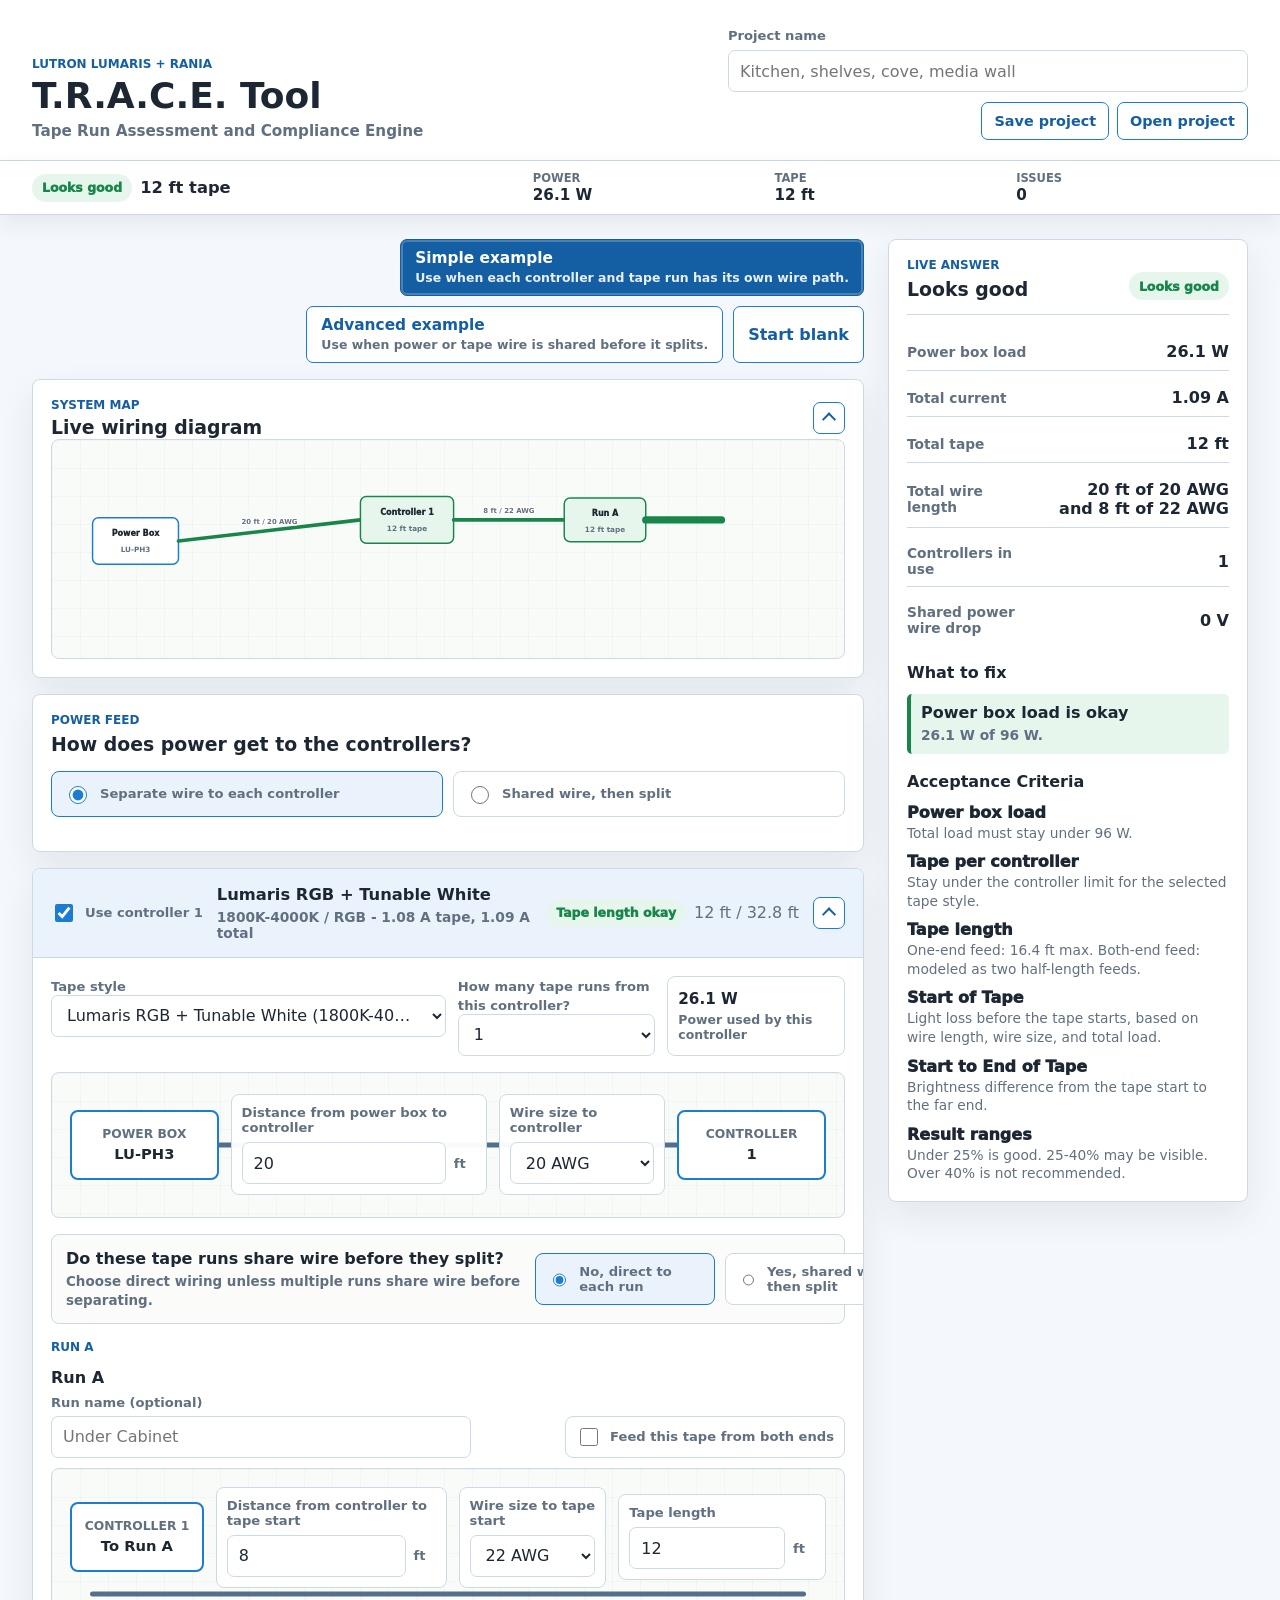
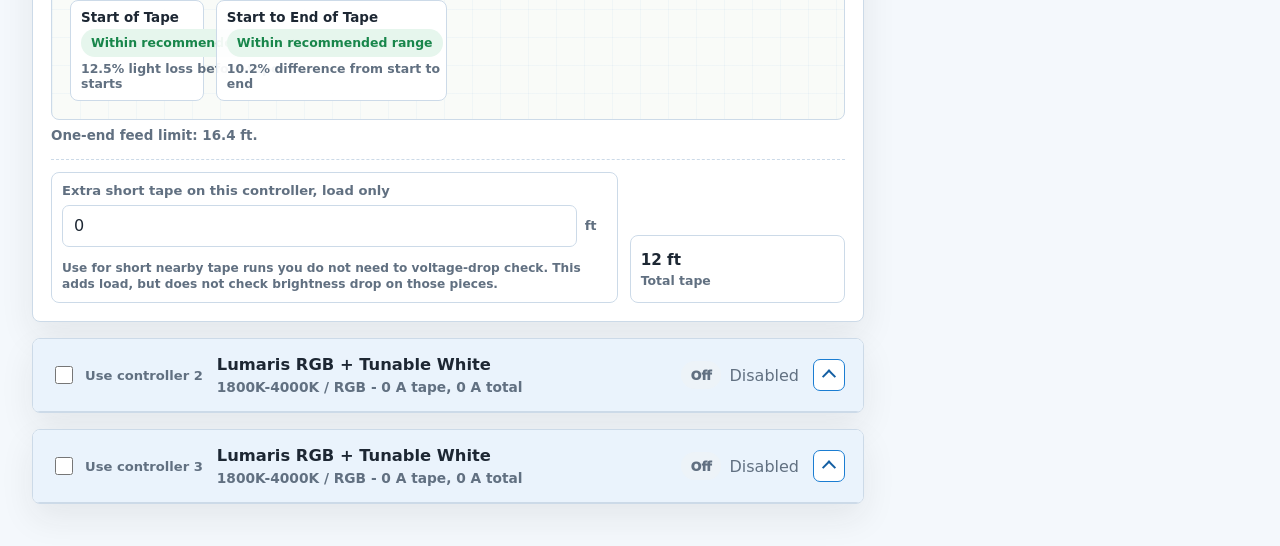
==== index.html @ 9c011b99 "Add files via upload" ====
<!doctype html>
<html lang="en">
  <head>
    <meta charset="utf-8">
    <meta name="viewport" content="width=device-width, initial-scale=1">
    <title>T.R.A.C.E. Tool | Lutron Lumaris + Rania</title>
    <link rel="stylesheet" href="styles.css">
  </head>
  <body>
    <header class="topbar">
      <div>
        <p class="eyebrow">Lutron Lumaris + Rania</p>
        <h1>T.R.A.C.E. Tool</h1>
        <p class="tool-subtitle">Tape Run Assessment and Compliance Engine</p>
      </div>
      <div class="project-actions">
        <label class="project-name">
          <span>Project name</span>
          <input id="projectName" type="text" placeholder="Kitchen, shelves, cove, media wall">
        </label>
        <div class="project-file-actions" aria-label="Save or open project">
          <button id="saveProject" type="button" class="secondary">Save project</button>
          <button id="openProject" type="button" class="secondary">Open project</button>
          <input id="projectFile" type="file" accept="application/json,.json" hidden>
        </div>
      </div>
    </header>

    <section id="statusStrip" class="status-strip" aria-label="Live answer"></section>

    <main class="app-shell">
      <section class="planner" aria-label="T.R.A.C.E. planner">
        <details class="criteria-details">
          <summary>Acceptance Criteria</summary>
          <dl>
            <div>
              <dt>Power box load</dt>
              <dd>Total load must stay under 96 W.</dd>
            </div>
            <div>
              <dt>Tape per controller</dt>
              <dd>Stay under the controller limit for the selected tape style.</dd>
            </div>
            <div>
              <dt>Tape length</dt>
              <dd>One-end feed: 16.4 ft max. Both-end feed: modeled as two half-length feeds.</dd>
            </div>
            <div>
              <dt>Start of Tape</dt>
              <dd>Light loss before the tape starts, based on wire length, wire size, and total load.</dd>
            </div>
            <div>
              <dt>Start to End of Tape</dt>
              <dd>Brightness difference from the tape start to the far end.</dd>
            </div>
            <div>
              <dt>Result ranges</dt>
              <dd>Under 25% is good. 25-40% may be visible. Over 40% is not recommended.</dd>
            </div>
          </dl>
        </details>

        <details class="mobile-results-panel" aria-label="Live answer">
          <summary class="card-summary">
            <span class="summary-title">
              <span class="section-kicker">Live answer</span>
              <span id="mobileOverallStatus" class="summary-heading">Ready</span>
            </span>
            <span id="mobileOverallPill" class="pill neutral">No runs</span>
          </summary>

          <div id="mobileSummaryMetrics" class="summary-metrics"></div>

          <section class="issue-section" aria-labelledby="mobileIssueTitle">
            <h3 id="mobileIssueTitle">What to fix</h3>
            <div id="mobileIssueList"></div>
          </section>
        </details>

        <div class="toolbar" aria-label="Project controls">
          <button id="simpleExample" type="button" class="example-button secondary" aria-pressed="true">
            <strong>Simple example</strong>
            <span>Use when each controller and tape run has its own wire path.</span>
          </button>
          <button id="workbookExample" type="button" class="example-button secondary" aria-pressed="false">
            <strong>Advanced example</strong>
            <span>Use when power or tape wire is shared before it splits.</span>
          </button>
          <button id="clearAll" type="button" class="secondary" aria-pressed="false">Start blank</button>
        </div>

        <details class="system-map-card collapsible-card" open>
          <summary class="card-summary">
            <span class="summary-title">
              <span class="section-kicker">System map</span>
              <span id="systemMapTitle" class="summary-heading">Live wiring diagram</span>
            </span>
            <span class="summary-action" aria-hidden="true"></span>
          </summary>

          <div class="system-map-shell">
            <div id="systemMap" class="system-map" aria-live="polite"></div>
            <div class="system-map-controls" aria-label="Move wiring diagram">
              <button id="panMapLeft" type="button" class="map-pan-button" aria-label="Move diagram left">‹</button>
              <button id="panMapRight" type="button" class="map-pan-button" aria-label="Move diagram right">›</button>
            </div>
          </div>
        </details>

        <section id="powerFeedCard" class="setup-card" aria-labelledby="powerModeTitle">
          <div class="card-heading">
            <p class="section-kicker">Power feed</p>
            <h2 id="powerModeTitle">How does power get to the controllers?</h2>
          </div>

          <div class="segmented" role="radiogroup" aria-label="Power feed type">
            <label>
              <input type="radio" name="powerMode" value="separate">
              <span>Separate wire to each controller</span>
            </label>
            <label>
              <input type="radio" name="powerMode" value="shared">
              <span>Shared wire, then split</span>
            </label>
          </div>

          <div id="sharedPowerFields"></div>
        </section>

        <section id="controllers" class="controllers" aria-label="Controllers"></section>
      </section>

      <aside class="results-panel" aria-label="Results">
        <div class="results-top">
          <div>
            <p class="section-kicker">Live answer</p>
            <h2 id="overallStatus">Ready</h2>
          </div>
          <span id="overallPill" class="pill neutral">No runs</span>
        </div>

        <div id="summaryMetrics" class="summary-metrics"></div>

        <section class="issue-section" aria-labelledby="issueTitle">
          <h3 id="issueTitle">What to fix</h3>
          <div id="issueList"></div>
        </section>

        <section class="reference-section" aria-label="Acceptance criteria">
          <h3>Acceptance Criteria</h3>
          <dl>
            <div>
              <dt>Power box load</dt>
              <dd>Total load must stay under 96 W.</dd>
            </div>
            <div>
              <dt>Tape per controller</dt>
              <dd>Stay under the controller limit for the selected tape style.</dd>
            </div>
            <div>
              <dt>Tape length</dt>
              <dd>One-end feed: 16.4 ft max. Both-end feed: modeled as two half-length feeds.</dd>
            </div>
            <div>
              <dt>Start of Tape</dt>
              <dd>Light loss before the tape starts, based on wire length, wire size, and total load.</dd>
            </div>
            <div>
              <dt>Start to End of Tape</dt>
              <dd>Brightness difference from the tape start to the far end.</dd>
            </div>
            <div>
              <dt>Result ranges</dt>
              <dd>Under 25% is good. 25-40% may be visible. Over 40% is not recommended.</dd>
            </div>
          </dl>
        </section>
      </aside>
    </main>

    <script src="app.js"></script>
  </body>
</html>
---- styles.css ----
:root {
  color-scheme: light;
  --bg: #f4f8fc;
  --surface: #ffffff;
  --panel: #eaf3fc;
  --panel-strong: #d8eafa;
  --ink: #1d2733;
  --muted: #617081;
  --line: #ccdae8;
  --wire: #526f8b;
  --accent: #1b7dd2;
  --accent-strong: #145fa3;
  --ok: #18864b;
  --ok-bg: #e6f6ed;
  --warn: #9a6615;
  --warn-bg: #fff1d8;
  --fail: #a93d3d;
  --fail-bg: #fde6e2;
  --neutral-bg: #edf3f8;
  --shadow: 0 14px 34px rgba(32, 36, 33, 0.08);
  font-family: Inter, ui-sans-serif, system-ui, -apple-system, BlinkMacSystemFont, "Segoe UI", sans-serif;
}

* {
  box-sizing: border-box;
}

body {
  margin: 0;
  min-width: 320px;
  overflow-x: hidden;
  background: var(--bg);
  color: var(--ink);
}

button,
input,
select {
  min-width: 0;
  max-width: 100%;
  font: inherit;
}

button {
  min-height: 42px;
  border: 1px solid var(--accent);
  border-radius: 7px;
  padding: 9px 14px;
  color: #fff;
  background: var(--accent);
  font-weight: 850;
  cursor: pointer;
}

button:hover {
  background: var(--accent-strong);
}

button.secondary {
  color: var(--accent-strong);
  background: #fff;
}

input,
select {
  width: 100%;
  min-height: 42px;
  border: 1px solid var(--line);
  border-radius: 7px;
  padding: 9px 11px;
  color: var(--ink);
  background: #fff;
  text-overflow: ellipsis;
}

input:focus,
select:focus,
button:focus-visible {
  outline: 3px solid rgba(27, 125, 210, 0.24);
  outline-offset: 2px;
}

label {
  min-width: 0;
}

label span,
.field-label {
  color: var(--muted);
  font-size: 0.82rem;
  font-weight: 800;
}

.field-help {
  display: block;
  margin-top: 6px;
  color: var(--muted);
  font-size: 0.76rem;
  font-weight: 700;
  line-height: 1.35;
}

h1,
h2,
h3,
p {
  margin-top: 0;
}

h1 {
  margin-bottom: 0;
  font-size: clamp(1.65rem, 4vw, 2.25rem);
  line-height: 1.08;
  letter-spacing: 0;
}

.tool-subtitle {
  margin: 6px 0 0;
  color: var(--muted);
  font-size: 0.95rem;
  font-weight: 750;
}

h2 {
  margin-bottom: 0;
  font-size: 1.18rem;
  letter-spacing: 0;
}

h3 {
  margin-bottom: 12px;
  font-size: 1rem;
  letter-spacing: 0;
}

.topbar {
  display: flex;
  align-items: end;
  justify-content: space-between;
  gap: 24px;
  padding: 28px 32px 20px;
  background: var(--surface);
  border-bottom: 1px solid var(--line);
}

.eyebrow,
.section-kicker {
  margin: 0 0 6px;
  color: var(--accent-strong);
  font-size: 0.75rem;
  font-weight: 900;
  letter-spacing: 0;
  text-transform: uppercase;
}

.project-name {
  display: grid;
  gap: 7px;
  width: min(420px, 42vw);
}

.project-actions {
  display: grid;
  gap: 10px;
  min-width: 0;
  max-width: 100%;
  width: min(520px, 46vw);
}

.project-actions .project-name {
  width: 100%;
}

.project-file-actions {
  display: flex;
  flex-wrap: wrap;
  gap: 8px;
  justify-content: flex-end;
  min-width: 0;
  max-width: 100%;
}

.project-file-actions button {
  min-height: 38px;
  padding: 7px 12px;
  font-size: 0.9rem;
}

.status-strip {
  position: sticky;
  top: 0;
  z-index: 20;
  display: grid;
  grid-template-columns: minmax(150px, 0.72fr) repeat(3, minmax(110px, 0.34fr));
  gap: 10px;
  align-items: center;
  padding: 10px 32px;
  border-bottom: 1px solid var(--line);
  background: rgba(255, 255, 255, 0.96);
  box-shadow: 0 8px 22px rgba(32, 36, 33, 0.08);
  backdrop-filter: blur(10px);
}

.status-main {
  display: flex;
  flex-wrap: wrap;
  gap: 8px;
  align-items: center;
  min-width: 0;
}

.status-main strong {
  font-size: 1.02rem;
}

.status-mini {
  display: grid;
  gap: 1px;
  min-width: 0;
}

.status-mini span {
  color: var(--muted);
  font-size: 0.72rem;
  font-weight: 850;
  text-transform: uppercase;
}

.status-mini strong {
  font-size: 0.95rem;
}

.app-shell {
  display: grid;
  grid-template-columns: minmax(0, 1fr) 360px;
  gap: 24px;
  align-items: start;
  padding: 24px 32px 42px;
}

.planner {
  display: grid;
  gap: 16px;
  min-width: 0;
}

.setup-card,
.system-map-card,
.controller-card,
.run-card,
.advanced-card {
  scroll-margin-top: 96px;
}

.setup-card,
.system-map-card,
.preview-card,
.controller-card,
.results-panel {
  min-width: 0;
  max-width: 100%;
  background: var(--surface);
  border: 1px solid var(--line);
  border-radius: 8px;
  box-shadow: var(--shadow);
}

.setup-card {
  display: grid;
  gap: 16px;
  padding: 18px;
}

.system-map-card {
  display: grid;
  gap: 14px;
  overflow: hidden;
  padding: 18px;
}

.collapsible-card > summary {
  list-style: none;
}

.collapsible-card > summary::-webkit-details-marker {
  display: none;
}

.card-summary {
  display: flex;
  align-items: center;
  justify-content: space-between;
  gap: 16px;
  cursor: pointer;
}

.summary-title {
  display: grid;
  gap: 4px;
  min-width: 0;
}

.summary-title .section-kicker {
  margin: 0;
}

.summary-heading {
  color: var(--ink);
  font-size: 1.18rem;
  font-weight: 850;
  line-height: 1.2;
}

.summary-action {
  display: inline-flex;
  align-items: center;
  justify-content: center;
  flex: 0 0 auto;
  width: 32px;
  height: 32px;
  border: 1px solid var(--accent);
  border-radius: 7px;
  color: var(--accent-strong);
  background: #fff;
}

.summary-action::before {
  content: "";
  width: 8px;
  height: 8px;
  border-right: 2px solid currentColor;
  border-bottom: 2px solid currentColor;
  transform: rotate(225deg) translate(-1px, -1px);
}

.collapsible-card:not([open]) .summary-action::before {
  transform: rotate(45deg) translate(-1px, -1px);
}

.system-map-shell {
  position: relative;
  width: 100%;
  inline-size: 100%;
  max-width: 100%;
  max-inline-size: 100%;
  min-width: 0;
  contain: inline-size;
}

.system-map {
  display: block;
  width: 100%;
  inline-size: 100%;
  min-width: 0;
  max-width: 100%;
  max-inline-size: 100%;
  min-height: 220px;
  overflow-x: auto;
  -webkit-overflow-scrolling: touch;
  overscroll-behavior-x: contain;
  scrollbar-gutter: stable;
  touch-action: auto;
  contain: inline-size;
  user-select: none;
  border: 1px solid var(--line);
  border-radius: 8px;
  padding: 10px;
  background:
    linear-gradient(90deg, rgba(27, 125, 210, 0.04) 1px, transparent 1px),
    linear-gradient(180deg, rgba(27, 125, 210, 0.04) 1px, transparent 1px),
    #f9fbf8;
  background-size: 28px 28px;
}

.system-map-controls {
  position: absolute;
  right: 12px;
  bottom: 12px;
  z-index: 2;
  display: none;
  gap: 8px;
  pointer-events: none;
}

.map-pan-button {
  display: inline-flex;
  align-items: center;
  justify-content: center;
  width: 40px;
  height: 40px;
  min-height: 40px;
  border: 1px solid var(--accent);
  border-radius: 999px;
  padding: 0;
  color: #fff;
  background: var(--accent);
  box-shadow: 0 8px 18px rgba(29, 39, 51, 0.18);
  font-size: 1.9rem;
  font-weight: 800;
  line-height: 1;
  pointer-events: auto;
}

.map-pan-button:disabled {
  opacity: 0.38;
  cursor: default;
}

.system-map-empty {
  display: grid;
  min-height: 218px;
  place-items: center;
  align-content: center;
  gap: 5px;
  padding: 20px;
  color: var(--muted);
  text-align: center;
}

.system-map-empty strong {
  color: var(--ink);
}

.system-map-track {
  width: 100%;
  max-width: 100%;
  min-width: 0;
}

.system-map-svg {
  display: block;
  width: 100%;
  max-width: 100%;
  min-width: 0;
  height: auto;
}

.system-map-node,
.system-map-wire-link,
.system-map-tape-link {
  cursor: default;
}

.system-map-node rect {
  fill: #fff;
  stroke: var(--accent);
  stroke-width: 2;
}

.system-map-node.ok rect {
  fill: var(--ok-bg);
  stroke: var(--ok);
}

.system-map-node.warn rect {
  fill: var(--warn-bg);
  stroke: var(--warn);
}

.system-map-node.fail rect {
  fill: var(--fail-bg);
  stroke: var(--fail);
}

.system-map-node:focus-visible rect,
.system-map-node:hover rect {
  stroke-width: 4;
}

.system-map-title {
  fill: var(--ink);
  font-size: 11px;
  font-weight: 950;
}

.system-map-sub {
  fill: var(--muted);
  font-size: 10px;
  font-weight: 850;
}

.system-map-wire-hit,
.system-map-tape-hit {
  stroke: transparent;
  stroke-linecap: round;
}

.system-map-wire-hit {
  stroke-width: 26;
}

.system-map-tape-hit {
  stroke-width: 28;
}

.system-map-wire {
  stroke: var(--wire);
  stroke-width: 5;
  stroke-linecap: round;
}

.system-map-wire.ok,
.system-map-tape.ok {
  stroke: var(--ok);
}

.system-map-wire.warn,
.system-map-tape.warn {
  stroke: var(--warn);
}

.system-map-wire.fail,
.system-map-tape.fail {
  stroke: var(--fail);
}

.system-map-wire-link:hover .system-map-wire,
.system-map-wire-link:focus-visible .system-map-wire,
.system-map-tape-link:hover .system-map-tape,
.system-map-tape-link:focus-visible .system-map-tape {
  stroke-width: 8;
}

.system-map-wire-label,
.system-map-note {
  fill: var(--muted);
  font-size: 9.5px;
  font-weight: 900;
  paint-order: stroke;
  stroke: #fff;
  stroke-width: 4px;
  stroke-linejoin: round;
}

.system-map-tape {
  stroke: var(--accent);
  stroke-width: 10;
  stroke-linecap: round;
}

.system-map-tape-end {
  fill: #fff;
  stroke: var(--accent);
  stroke-width: 3;
}

.system-map-tape-end.ok {
  stroke: var(--ok);
}

.system-map-tape-end.warn {
  stroke: var(--warn);
}

.system-map-tape-end.fail {
  stroke: var(--fail);
}

.system-map-stack {
  display: none;
}

.map-stack-item,
.map-stack-wire {
  width: 100%;
  min-height: 0;
  text-align: left;
}

.map-stack-item {
  display: grid;
  gap: 4px;
  border: 2px solid var(--accent);
  padding: 10px 12px;
  color: var(--ink);
  background: #fff;
}

.map-stack-item span {
  color: var(--muted);
  font-size: 0.74rem;
  font-weight: 950;
  text-transform: uppercase;
}

.map-stack-item strong {
  color: var(--ink);
  font-size: 0.98rem;
}

.map-stack-item.ok {
  border-color: var(--ok);
  background: var(--ok-bg);
}

.map-stack-item.warn {
  border-color: var(--warn);
  background: var(--warn-bg);
}

.map-stack-item.fail {
  border-color: var(--fail);
  background: var(--fail-bg);
}

.map-stack-wire {
  display: flex;
  justify-content: center;
  border: 0;
  border-radius: 0;
  padding: 8px 0 9px;
  color: var(--muted);
  background: transparent;
}

.map-stack-wire:hover {
  color: var(--accent-strong);
  background: transparent;
}

.map-stack-wire span {
  position: relative;
  display: inline-flex;
  align-items: center;
  gap: 8px;
  color: inherit;
  font-size: 0.8rem;
  font-weight: 900;
}

.map-stack-wire span::before,
.map-stack-wire span::after {
  content: "";
  display: block;
  width: 28px;
  height: 4px;
  border-radius: 999px;
  background: var(--wire);
}

.map-stack-wire.ok span::before,
.map-stack-wire.ok span::after {
  background: var(--ok);
}

.map-stack-wire.warn span::before,
.map-stack-wire.warn span::after {
  background: var(--warn);
}

.map-stack-wire.fail span::before,
.map-stack-wire.fail span::after {
  background: var(--fail);
}

.jump-highlight {
  animation: jumpPulse 1.45s ease;
}

@keyframes jumpPulse {
  0% {
    box-shadow: 0 0 0 0 rgba(27, 125, 210, 0.42);
  }

  45% {
    box-shadow: 0 0 0 7px rgba(27, 125, 210, 0.18);
  }

  100% {
    box-shadow: 0 0 0 0 rgba(27, 125, 210, 0);
  }
}

.preview-card {
  display: grid;
  gap: 14px;
  padding: 18px;
}

.system-preview {
  min-height: 190px;
  overflow-x: auto;
  border: 1px solid var(--line);
  border-radius: 8px;
  background:
    linear-gradient(90deg, rgba(27, 125, 210, 0.04) 1px, transparent 1px),
    linear-gradient(180deg, rgba(27, 125, 210, 0.04) 1px, transparent 1px),
    #f9fbf8;
  background-size: 28px 28px;
}

.preview-empty {
  display: grid;
  min-height: 188px;
  place-items: center;
  padding: 20px;
  color: var(--muted);
  font-weight: 800;
  text-align: center;
}

.preview-svg {
  display: block;
  width: 100%;
  min-width: 760px;
  height: auto;
}

.preview-wire {
  stroke: var(--wire);
  stroke-width: 5;
  stroke-linecap: round;
}

.preview-wire.ok,
.preview-tape.ok {
  stroke: var(--ok);
}

.preview-wire.warn,
.preview-tape.warn {
  stroke: var(--warn);
}

.preview-wire.fail,
.preview-tape.fail {
  stroke: var(--fail);
}

.preview-tape {
  stroke: var(--accent);
  stroke-width: 10;
  stroke-linecap: round;
}

.preview-box rect {
  fill: #fff;
  stroke: var(--accent);
  stroke-width: 2;
}

.preview-box.ok rect {
  fill: var(--ok-bg);
  stroke: var(--ok);
}

.preview-box.warn rect {
  fill: var(--warn-bg);
  stroke: var(--warn);
}

.preview-box.fail rect {
  fill: var(--fail-bg);
  stroke: var(--fail);
}

.preview-title {
  fill: var(--muted);
  font-size: 12px;
  font-weight: 900;
  text-transform: uppercase;
}

.preview-sub {
  fill: var(--ink);
  font-size: 14px;
  font-weight: 850;
}

.preview-note {
  fill: var(--muted);
  font-size: 12px;
  font-weight: 850;
}

.preview-end {
  fill: #fff;
  stroke: var(--accent);
  stroke-width: 3;
}

.preview-end.ok {
  stroke: var(--ok);
}

.preview-end.warn {
  stroke: var(--warn);
}

.preview-end.fail {
  stroke: var(--fail);
}

.preview-stack {
  display: none;
  width: 100%;
  min-width: 0;
}

.preview-stack-node,
.preview-stack-run {
  width: 100%;
  min-width: 0;
  max-width: 100%;
  border: 2px solid var(--accent);
  border-radius: 8px;
  padding: 10px;
  background: #fff;
  overflow-wrap: anywhere;
}

.preview-stack-node span,
.preview-stack-run span {
  display: block;
  color: var(--muted);
  font-size: 0.72rem;
  font-weight: 950;
  text-transform: uppercase;
}

.preview-stack-node strong,
.preview-stack-run strong {
  display: block;
  margin-top: 3px;
}

.preview-stack-node.ok,
.preview-stack-run.ok {
  border-color: var(--ok);
  background: var(--ok-bg);
}

.preview-stack-node.warn,
.preview-stack-run.warn {
  border-color: var(--warn);
  background: var(--warn-bg);
}

.preview-stack-node.fail,
.preview-stack-run.fail {
  border-color: var(--fail);
  background: var(--fail-bg);
}

.preview-stack-controller {
  display: grid;
  gap: 8px;
  width: 100%;
  min-width: 0;
  max-width: 100%;
  padding-left: 18px;
  border-left: 5px solid var(--wire);
  overflow: hidden;
}

.preview-stack-runs {
  display: grid;
  gap: 8px;
  width: 100%;
  min-width: 0;
  max-width: 100%;
  padding-left: 16px;
  overflow: hidden;
}

.preview-stack-run {
  position: relative;
}

.preview-stack-run::before {
  content: "";
  position: absolute;
  left: -18px;
  top: 50%;
  width: 16px;
  height: 4px;
  border-radius: 999px;
  background: var(--wire);
}

.preview-stack-run em {
  display: inline-block;
  margin-top: 4px;
  color: var(--muted);
  font-size: 0.76rem;
  font-style: normal;
  font-weight: 850;
}

.card-heading {
  margin-bottom: 0;
}

.segmented {
  display: grid;
  grid-template-columns: repeat(2, minmax(180px, 1fr));
  gap: 10px;
}

.segmented label {
  display: flex;
  align-items: center;
  gap: 10px;
  min-height: 46px;
  border: 1px solid var(--line);
  border-radius: 8px;
  padding: 10px 12px;
  background: #fff;
  cursor: pointer;
}

.segmented input {
  width: 18px;
  min-height: 18px;
  accent-color: var(--accent);
}

.segmented label:has(input:checked) {
  border-color: var(--accent);
  background: var(--panel);
}

.toolbar {
  display: flex;
  flex-wrap: wrap;
  gap: 10px;
  align-items: stretch;
  justify-content: flex-end;
}

.example-button {
  display: grid;
  gap: 3px;
  align-content: center;
  min-width: min(276px, 100%);
  text-align: left;
}

.example-button strong {
  color: inherit;
  font-size: 0.96rem;
  line-height: 1.2;
}

.example-button span {
  color: var(--muted);
  font-size: 0.78rem;
  font-weight: 750;
  line-height: 1.25;
}

.toolbar button.is-active {
  color: #fff;
  border-color: var(--accent-strong);
  background: var(--accent-strong);
  box-shadow: inset 0 0 0 2px rgba(255, 255, 255, 0.22);
}

.toolbar button.is-active span {
  color: rgba(255, 255, 255, 0.9);
}

.toolbar button:not(.is-active):hover {
  color: var(--accent-strong);
  background: var(--panel);
}

.wire-map {
  position: relative;
  display: grid;
  grid-template-columns: minmax(128px, 0.58fr) minmax(210px, 1fr) minmax(152px, 0.65fr) minmax(128px, 0.58fr);
  gap: 12px;
  align-items: center;
  min-width: 0;
  min-height: 146px;
  overflow: hidden;
  border: 1px solid var(--line);
  border-radius: 8px;
  padding: 18px;
  background:
    linear-gradient(90deg, rgba(27, 125, 210, 0.04) 1px, transparent 1px),
    linear-gradient(180deg, rgba(27, 125, 210, 0.04) 1px, transparent 1px),
    #f9fbf8;
  background-size: 28px 28px;
}

.wire-map.short {
  grid-template-columns: minmax(128px, 0.58fr) minmax(210px, 1fr) minmax(152px, 0.65fr);
}

.wire-map.run {
  grid-template-columns: minmax(118px, 0.58fr) minmax(210px, 1fr) minmax(144px, 0.64fr) minmax(180px, 0.9fr);
}

.wire-map::before {
  content: "";
  position: absolute;
  left: 38px;
  right: 38px;
  top: 50%;
  height: 5px;
  border-radius: 999px;
  background: var(--wire);
  transform: translateY(-50%);
}

.map-node,
.map-field,
.result-chip {
  position: relative;
  z-index: 1;
  min-width: 0;
  max-width: 100%;
}

.map-node {
  display: grid;
  gap: 4px;
  min-height: 70px;
  width: 100%;
  align-content: center;
  justify-items: center;
  border: 2px solid var(--accent);
  border-radius: 8px;
  padding: 10px;
  text-align: center;
  background: #fff;
}

.map-node span {
  color: var(--muted);
  font-size: 0.77rem;
  font-weight: 900;
  text-transform: uppercase;
}

.map-node strong {
  font-size: 0.92rem;
  line-height: 1.2;
}

.map-field {
  display: grid;
  gap: 7px;
  width: 100%;
  padding: 10px;
  border: 1px solid var(--line);
  border-radius: 8px;
  background: rgba(255, 255, 255, 0.96);
}

.map-field span {
  overflow-wrap: anywhere;
}

.input-with-unit {
  display: grid;
  grid-template-columns: minmax(0, 1fr) auto;
  gap: 8px;
  align-items: center;
}

.input-with-unit > span {
  min-width: 22px;
  color: var(--muted);
  font-weight: 900;
}

.controllers {
  display: grid;
  gap: 16px;
}

.controller-card {
  overflow: hidden;
}

.controller-top {
  display: grid;
  grid-template-columns: auto minmax(260px, 1fr) minmax(190px, auto) auto;
  gap: 14px;
  align-items: center;
  padding: 16px 18px;
  background: var(--panel);
  border-bottom: 1px solid var(--line);
}

.controller-summary {
  cursor: pointer;
}

.controller-card:not([open]) .controller-top {
  border-bottom: 0;
}

.switch {
  display: inline-flex;
  align-items: center;
  gap: 9px;
  color: var(--ink);
  font-weight: 900;
  cursor: pointer;
}

.switch input {
  width: 18px;
  min-height: 18px;
  accent-color: var(--accent);
}

.switch.compact {
  justify-self: end;
  padding: 8px 10px;
  border: 1px solid var(--line);
  border-radius: 8px;
  background: #fff;
}

.controller-title {
  display: grid;
  gap: 5px;
  min-width: 0;
}

.controller-title strong {
  overflow-wrap: anywhere;
  font-size: 1.02rem;
}

.controller-title span {
  display: block;
  max-width: 100%;
  color: var(--muted);
  font-size: 0.86rem;
  font-weight: 750;
  overflow-wrap: anywhere;
}

.controller-status {
  display: flex;
  flex-wrap: wrap;
  gap: 8px;
  align-items: center;
  justify-content: flex-end;
}

.controller-actions {
  display: flex;
  flex-wrap: wrap;
  gap: 9px;
  align-items: center;
  justify-content: flex-end;
}

.collapse-button {
  min-height: 34px;
  padding: 6px 10px;
  color: var(--accent-strong);
  background: #fff;
  font-size: 0.78rem;
  white-space: nowrap;
}

.collapse-button:hover {
  color: #fff;
  background: var(--accent-strong);
}

.controller-body {
  display: grid;
  gap: 16px;
  padding: 18px;
}

.controller-settings {
  display: grid;
  grid-template-columns: minmax(240px, 1fr) minmax(190px, 0.5fr) minmax(170px, 0.45fr);
  gap: 12px;
}

.advanced-card {
  display: grid;
  gap: 12px;
  padding: 14px;
  border: 1px solid var(--line);
  border-radius: 8px;
  background: #fbfcfa;
}

.advanced-top {
  display: grid;
  grid-template-columns: 1fr minmax(220px, 0.65fr);
  gap: 14px;
  align-items: center;
}

.advanced-title strong {
  display: block;
  margin-bottom: 3px;
}

.advanced-title span {
  color: var(--muted);
  font-size: 0.84rem;
  font-weight: 750;
}

.run-list {
  display: grid;
  gap: 12px;
}

.run-card {
  display: grid;
  gap: 10px;
}

.run-card-top {
  display: grid;
  grid-template-columns: 1fr auto;
  gap: 12px;
  align-items: end;
}

.run-card-top h3 {
  margin-bottom: 0;
}

.run-title-block {
  display: grid;
  gap: 8px;
  min-width: 0;
}

.run-name-field {
  display: grid;
  gap: 6px;
  max-width: 420px;
}

.run-note {
  margin: -2px 0 0;
  color: var(--muted);
  font-size: 0.84rem;
  font-weight: 750;
}

.result-chip {
  display: grid;
  gap: 4px;
  min-height: 68px;
  align-content: center;
  padding: 9px 10px;
  border: 1px solid var(--line);
  border-radius: 8px;
  background: rgba(255, 255, 255, 0.94);
}

.result-chip strong {
  font-size: 0.95rem;
}

.result-chip span {
  color: var(--muted);
  font-size: 0.78rem;
  font-weight: 800;
}

.result-chip .result-label {
  color: var(--ink);
  font-size: 0.84rem;
  font-weight: 900;
}

.extra-row {
  display: grid;
  grid-template-columns: minmax(260px, 1fr) minmax(150px, 0.38fr);
  gap: 12px;
  align-items: end;
  padding-top: 12px;
  border-top: 1px dashed var(--line);
}

.pill {
  display: inline-flex;
  align-items: center;
  justify-content: center;
  min-height: 28px;
  border-radius: 999px;
  padding: 4px 10px;
  font-size: 0.78rem;
  font-weight: 950;
  white-space: nowrap;
}

.pill.ok {
  color: var(--ok);
  background: var(--ok-bg);
}

.pill.warn {
  color: var(--warn);
  background: var(--warn-bg);
}

.pill.fail {
  color: var(--fail);
  background: var(--fail-bg);
}

.pill.neutral {
  color: var(--muted);
  background: var(--neutral-bg);
}

.results-panel {
  position: sticky;
  top: 74px;
  display: grid;
  gap: 18px;
  padding: 18px;
}

.mobile-results-panel {
  display: none;
}

.mobile-summary-actions {
  display: inline-flex;
  align-items: center;
  gap: 10px;
  flex: 0 0 auto;
}

.results-top {
  display: flex;
  align-items: end;
  justify-content: space-between;
  gap: 14px;
  padding-bottom: 14px;
  border-bottom: 1px solid var(--line);
}

.summary-metrics {
  display: grid;
  gap: 8px;
}

.metric-row {
  display: grid;
  grid-template-columns: minmax(120px, 0.72fr) minmax(0, 1fr);
  gap: 12px;
  align-items: center;
  padding: 9px 0;
  border-bottom: 1px solid var(--line);
}

.metric-row:last-child {
  border-bottom: 0;
}

.metric-row span {
  color: var(--muted);
  font-size: 0.86rem;
  font-weight: 800;
}

.metric-row strong {
  font-size: 1rem;
  text-align: right;
  overflow-wrap: anywhere;
}

.issue-list {
  display: grid;
  gap: 10px;
}

.issue {
  border-left: 4px solid var(--line);
  padding: 9px 10px;
  border-radius: 5px;
  background: var(--neutral-bg);
}

.issue.ok {
  border-color: var(--ok);
  background: var(--ok-bg);
}

.issue.warn {
  border-color: var(--warn);
  background: var(--warn-bg);
}

.issue.fail {
  border-color: var(--fail);
  background: var(--fail-bg);
}

.issue strong {
  display: block;
  margin-bottom: 3px;
}

.issue span {
  color: var(--muted);
  font-size: 0.86rem;
  font-weight: 750;
  line-height: 1.35;
}

.reference-section dl {
  display: grid;
  gap: 10px;
  margin: 0;
}

.reference-section div {
  display: grid;
  gap: 2px;
}

.reference-section dt {
  font-weight: 950;
}

.reference-section dd {
  margin: 0;
  color: var(--muted);
  font-size: 0.86rem;
  line-height: 1.35;
}

.criteria-details {
  display: none;
  background: var(--surface);
  border: 1px solid var(--line);
  border-radius: 8px;
  box-shadow: var(--shadow);
}

.criteria-details summary {
  min-height: 48px;
  padding: 14px 16px;
  color: var(--ink);
  font-weight: 950;
  cursor: pointer;
}

.criteria-details dl {
  display: grid;
  gap: 12px;
  margin: 0;
  padding: 0 16px 16px;
}

.criteria-details div {
  display: grid;
  gap: 3px;
}

.criteria-details dt {
  font-weight: 950;
}

.criteria-details dd {
  margin: 0;
  color: var(--muted);
  font-size: 0.88rem;
  line-height: 1.38;
}

.muted {
  color: var(--muted);
}

@media (max-width: 1240px) {
  .app-shell {
    grid-template-columns: 1fr;
  }

  .results-panel {
    position: static;
  }
}

@media (max-width: 980px) {
  .wire-map,
  .wire-map.short,
  .wire-map.run {
    grid-template-columns: 1fr;
  }

  .wire-map::before {
    left: 50%;
    right: auto;
    top: 26px;
    bottom: 26px;
    width: 5px;
    height: auto;
    transform: translateX(-50%);
  }

  .controller-settings,
  .run-card-top,
  .advanced-top,
  .extra-row {
    grid-template-columns: 1fr;
  }
}

@media (max-width: 720px) {
  .topbar {
    flex-direction: column;
    align-items: stretch;
    padding: 18px 16px 14px;
  }

  .project-name {
    width: 100%;
  }

  .project-actions {
    width: 100%;
    max-width: 100%;
  }

  .project-file-actions {
    display: grid;
    width: 100%;
    grid-template-columns: 1fr;
  }

  .project-file-actions button {
    width: 100%;
  }

  .status-strip {
    grid-template-columns: 1fr auto;
    padding: 9px 16px;
  }

  .status-mini:nth-child(2),
  .status-mini:nth-child(4) {
    display: none;
  }

  .app-shell {
    grid-template-columns: minmax(0, 1fr);
    width: 100%;
    max-width: 100vw;
    overflow: hidden;
    padding: 18px 16px 36px;
  }

  .planner {
    width: 100%;
    min-width: 0;
    max-width: calc(100vw - 32px);
    overflow: hidden;
  }

  .setup-card,
  .system-map-card,
  .preview-card,
  .controller-card {
    width: 100%;
    max-width: calc(100vw - 32px);
    overflow: hidden;
  }

  .system-map-card {
    padding: 14px;
  }

  .card-summary {
    width: 100%;
    max-width: 100%;
  }

  .summary-action {
    display: inline-flex;
  }

  .segmented {
    grid-template-columns: 1fr;
  }

  .toolbar button {
    flex: 1 1 100%;
  }

  .system-map {
    overflow-x: auto;
    padding: 10px;
    touch-action: auto;
  }

  .system-map-controls {
    display: flex;
    right: auto;
    left: 18px;
    bottom: 18px;
  }

  .system-map-track {
    width: var(--map-width);
    max-width: none;
    min-width: var(--map-width);
  }

  .system-map-svg {
    display: block;
    width: 100%;
    max-width: none;
    min-width: 0;
  }

  .system-map-stack {
    display: none;
  }

  .controller-top {
    grid-template-columns: 1fr;
    overflow: hidden;
  }

  .controller-status,
  .controller-actions {
    justify-content: flex-start;
  }

  .collapse-button {
    width: 100%;
  }

  .results-panel {
    display: none;
  }

  .criteria-details {
    display: block;
    width: calc(100vw - 48px);
    max-width: calc(100vw - 48px);
    overflow: hidden;
  }

  .criteria-details dt,
  .criteria-details dd {
    overflow-wrap: anywhere;
  }

  .criteria-details dl {
    padding-right: 52px;
  }

  .mobile-results-panel {
    display: grid;
    gap: 14px;
    width: calc(100vw - 48px);
    max-width: calc(100vw - 48px);
    overflow: hidden;
    padding: 14px;
    background: var(--surface);
    border: 1px solid var(--line);
    border-radius: 8px;
    box-shadow: var(--shadow);
  }

  .mobile-results-panel:not([open]) {
    gap: 0;
  }

  .mobile-results-panel .card-summary {
    display: list-item;
  }

  .mobile-results-panel .summary-title {
    display: inline-grid;
    margin-left: 6px;
    vertical-align: middle;
  }

  .mobile-results-panel .summary-metrics {
    padding-top: 2px;
  }

  .system-preview {
    overflow-x: hidden;
  }

  .preview-svg {
    display: none;
  }

  .preview-stack {
    display: grid;
    gap: 10px;
    padding: 12px 20px 12px 12px;
  }

  .preview-stack-node,
  .preview-stack-run {
    width: calc(100% - 8px);
  }
}
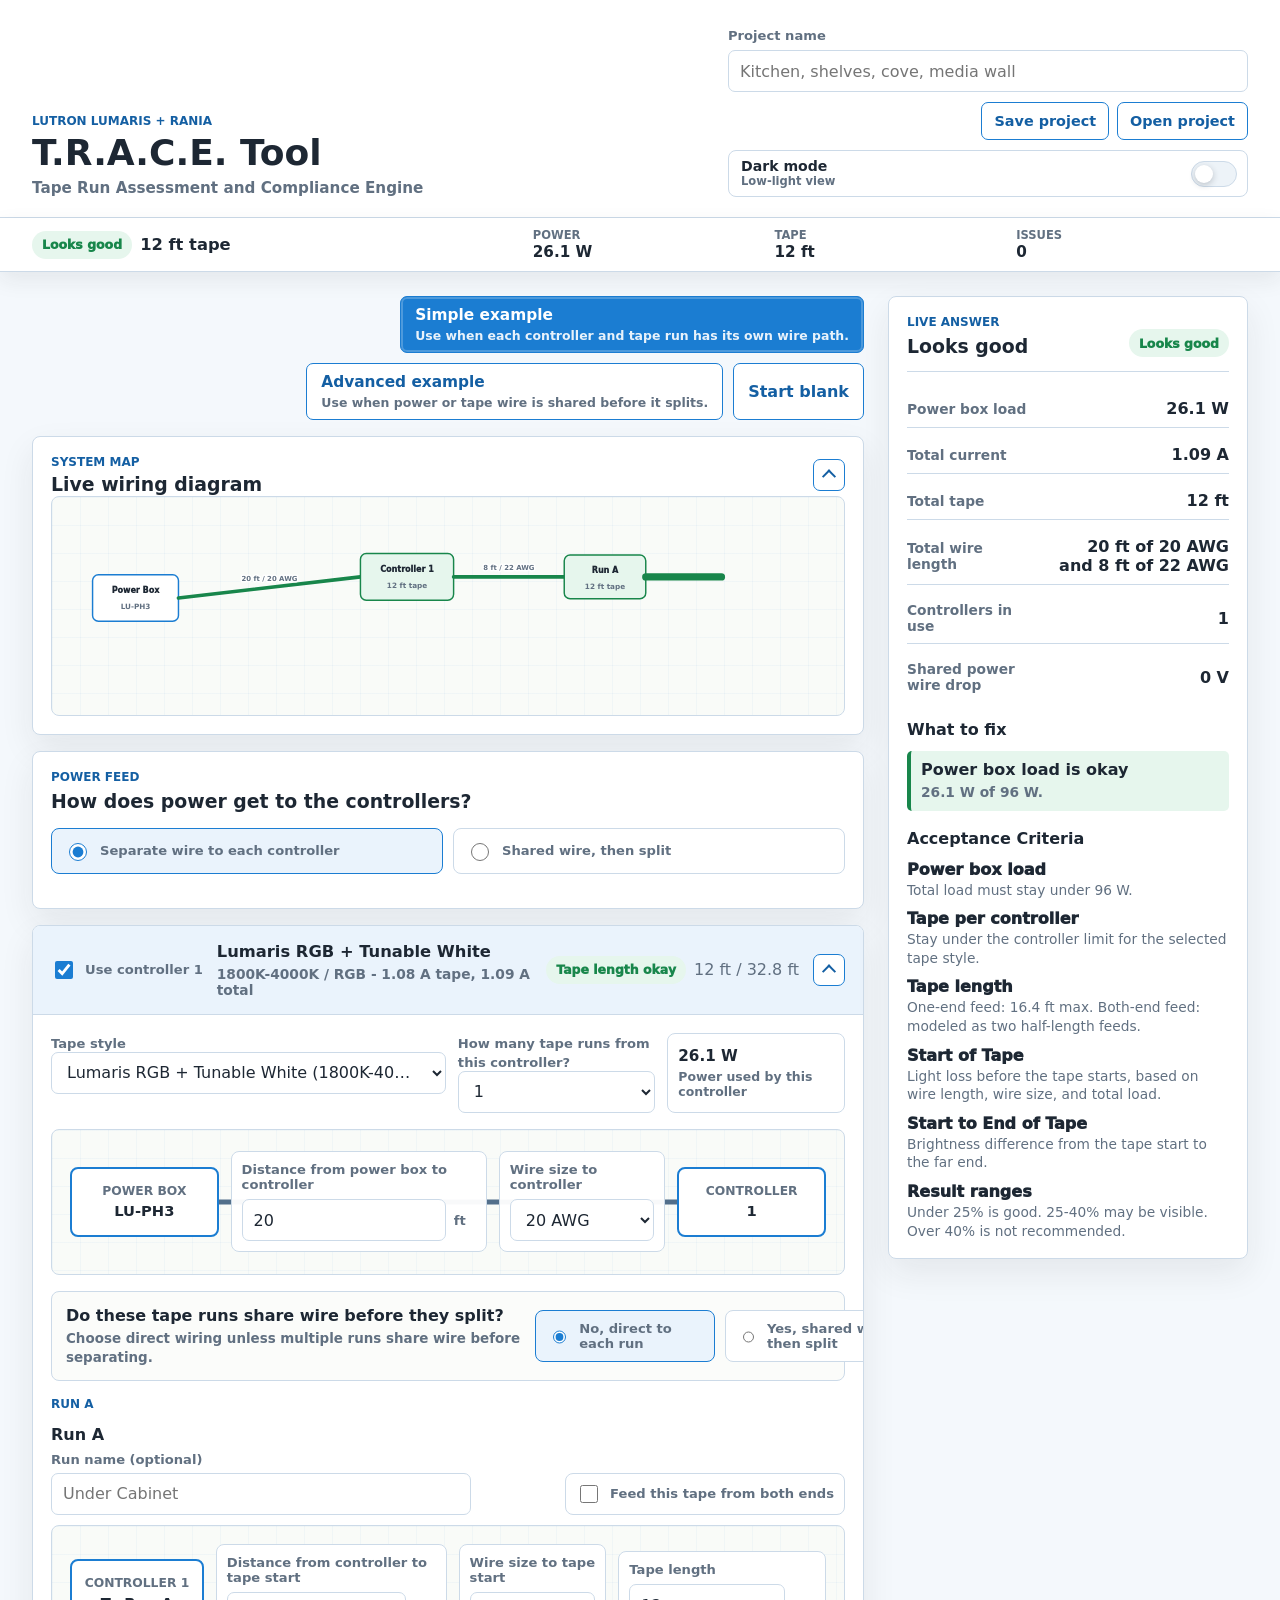
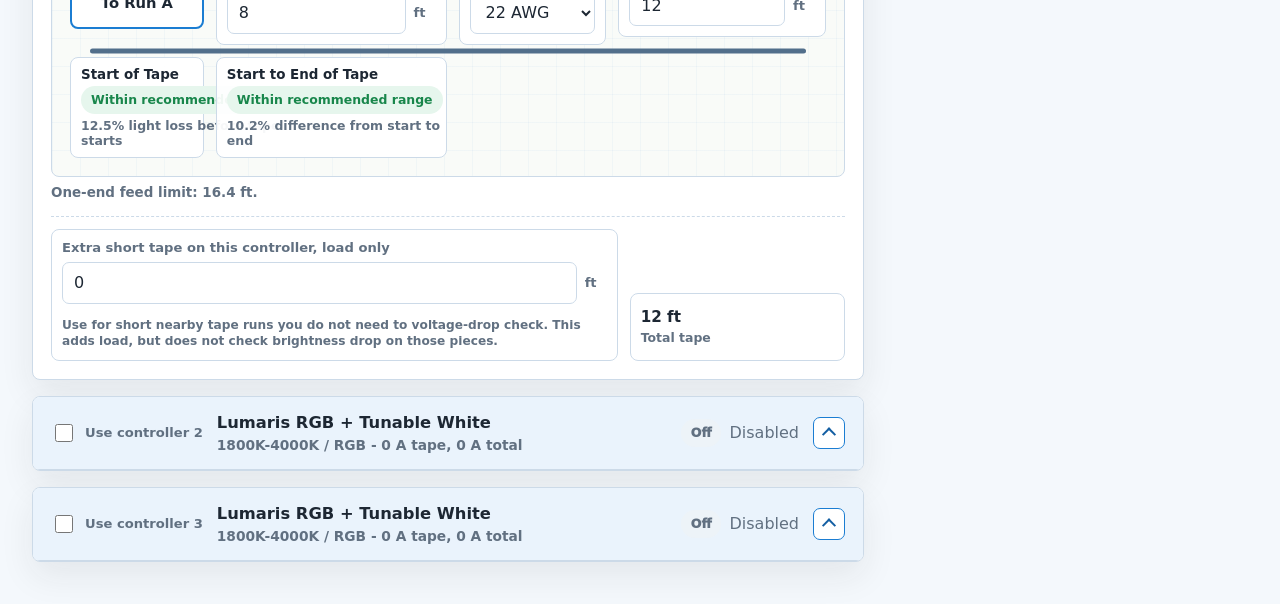
==== commit 374aaaa7: "Add files via upload" ====
--- a/index.html
+++ b/index.html
@@ -4,6 +4,15 @@
     <meta charset="utf-8">
     <meta name="viewport" content="width=device-width, initial-scale=1">
     <title>T.R.A.C.E. Tool | Lutron Lumaris + Rania</title>
+    <script>
+      try {
+        const storedTheme = localStorage.getItem("trace-theme");
+        const prefersDark = window.matchMedia("(prefers-color-scheme: dark)").matches;
+        if (storedTheme === "dark" || (!storedTheme && prefersDark)) {
+          document.documentElement.dataset.theme = "dark";
+        }
+      } catch (error) {}
+    </script>
     <link rel="stylesheet" href="styles.css">
   </head>
   <body>
@@ -23,6 +32,14 @@
           <button id="openProject" type="button" class="secondary">Open project</button>
           <input id="projectFile" type="file" accept="application/json,.json" hidden>
         </div>
+        <label class="theme-toggle" for="darkModeToggle">
+          <span class="theme-toggle-copy">
+            <strong>Dark mode</strong>
+            <small>Low-light view</small>
+          </span>
+          <input id="darkModeToggle" type="checkbox" aria-label="Turn on dark mode">
+          <span class="theme-switch" aria-hidden="true"><span></span></span>
+        </label>
       </div>
     </header>
 
--- a/styles.css
+++ b/styles.css
@@ -10,6 +10,14 @@
   --wire: #526f8b;
   --accent: #1b7dd2;
   --accent-strong: #145fa3;
+  --accent-hover: #145fa3;
+  --field: #ffffff;
+  --field-tint: rgba(255, 255, 255, 0.96);
+  --chip-bg: rgba(255, 255, 255, 0.94);
+  --grid-bg: #f9fbf8;
+  --label-halo: #ffffff;
+  --status-bg: rgba(255, 255, 255, 0.96);
+  --soft-surface: #fbfcfa;
   --ok: #18864b;
   --ok-bg: #e6f6ed;
   --warn: #9a6615;
@@ -21,6 +29,36 @@
   font-family: Inter, ui-sans-serif, system-ui, -apple-system, BlinkMacSystemFont, "Segoe UI", sans-serif;
 }
 
+:root[data-theme="dark"] {
+  color-scheme: dark;
+  --bg: #101418;
+  --surface: #171d23;
+  --panel: #1e2931;
+  --panel-strong: #263744;
+  --ink: #f2f6fa;
+  --muted: #adbac7;
+  --line: #344653;
+  --wire: #9aadbc;
+  --accent: #1b7dd2;
+  --accent-strong: #78c2ff;
+  --accent-hover: #126ab7;
+  --field: #10171e;
+  --field-tint: rgba(16, 23, 30, 0.94);
+  --chip-bg: rgba(16, 23, 30, 0.92);
+  --grid-bg: #111920;
+  --label-halo: #111920;
+  --status-bg: rgba(23, 29, 35, 0.95);
+  --soft-surface: #141b21;
+  --ok: #57d38a;
+  --ok-bg: #123723;
+  --warn: #f0b75d;
+  --warn-bg: #3b2a13;
+  --fail: #ff887c;
+  --fail-bg: #421f1d;
+  --neutral-bg: #202a33;
+  --shadow: 0 16px 38px rgba(0, 0, 0, 0.32);
+}
+
 * {
   box-sizing: border-box;
 }
@@ -53,12 +91,17 @@
 }
 
 button:hover {
-  background: var(--accent-strong);
+  background: var(--accent-hover);
 }
 
 button.secondary {
   color: var(--accent-strong);
-  background: #fff;
+  background: var(--field);
+}
+
+button.secondary:hover {
+  color: #fff;
+  background: var(--accent-hover);
 }
 
 input,
@@ -69,7 +112,7 @@
   border-radius: 7px;
   padding: 9px 11px;
   color: var(--ink);
-  background: #fff;
+  background: var(--field);
   text-overflow: ellipsis;
 }
 
@@ -186,6 +229,82 @@
   font-size: 0.9rem;
 }
 
+.theme-toggle {
+  display: flex;
+  align-items: center;
+  justify-content: space-between;
+  gap: 12px;
+  min-height: 42px;
+  border: 1px solid var(--line);
+  border-radius: 8px;
+  padding: 8px 10px 8px 12px;
+  background: var(--field);
+  cursor: pointer;
+}
+
+.theme-toggle-copy {
+  display: grid;
+  gap: 1px;
+}
+
+.theme-toggle-copy strong {
+  color: var(--ink);
+  font-size: 0.88rem;
+  line-height: 1.1;
+}
+
+.theme-toggle-copy small {
+  color: var(--muted);
+  font-size: 0.72rem;
+  font-weight: 800;
+  line-height: 1.1;
+}
+
+.theme-toggle input {
+  position: absolute;
+  opacity: 0;
+  pointer-events: none;
+}
+
+.theme-switch {
+  position: relative;
+  flex: 0 0 auto;
+  width: 46px;
+  height: 26px;
+  border: 1px solid var(--line);
+  border-radius: 999px;
+  background: var(--neutral-bg);
+  transition:
+    background 160ms ease,
+    border-color 160ms ease;
+}
+
+.theme-switch span {
+  position: absolute;
+  top: 3px;
+  left: 3px;
+  width: 18px;
+  height: 18px;
+  border-radius: 999px;
+  background: var(--surface);
+  box-shadow: 0 2px 6px rgba(29, 39, 51, 0.24);
+  transition: transform 160ms ease;
+}
+
+.theme-toggle input:checked + .theme-switch {
+  border-color: var(--accent);
+  background: var(--accent);
+}
+
+.theme-toggle input:checked + .theme-switch span {
+  transform: translateX(20px);
+}
+
+.theme-toggle:has(input:focus-visible) {
+  outline: 3px solid rgba(27, 125, 210, 0.24);
+  outline-offset: 2px;
+}
+
 .status-strip {
   position: sticky;
   top: 0;
@@ -196,7 +315,7 @@
   align-items: center;
   padding: 10px 32px;
   border-bottom: 1px solid var(--line);
-  background: rgba(255, 255, 255, 0.96);
+  background: var(--status-bg);
   box-shadow: 0 8px 22px rgba(32, 36, 33, 0.08);
   backdrop-filter: blur(10px);
 }
@@ -321,7 +440,7 @@
   border: 1px solid var(--accent);
   border-radius: 7px;
   color: var(--accent-strong);
-  background: #fff;
+  background: var(--field);
 }
 
 .summary-action::before {
@@ -368,7 +487,7 @@
   background:
     linear-gradient(90deg, rgba(27, 125, 210, 0.04) 1px, transparent 1px),
     linear-gradient(180deg, rgba(27, 125, 210, 0.04) 1px, transparent 1px),
-    #f9fbf8;
+    var(--grid-bg);
   background-size: 28px 28px;
 }
 
@@ -442,7 +561,7 @@
 }
 
 .system-map-node rect {
-  fill: #fff;
+  fill: var(--surface);
   stroke: var(--accent);
   stroke-width: 2;
 }
@@ -527,7 +646,7 @@
   font-size: 9.5px;
   font-weight: 900;
   paint-order: stroke;
-  stroke: #fff;
+  stroke: var(--label-halo);
   stroke-width: 4px;
   stroke-linejoin: round;
 }
@@ -539,7 +658,7 @@
 }
 
 .system-map-tape-end {
-  fill: #fff;
+  fill: var(--surface);
   stroke: var(--accent);
   stroke-width: 3;
 }
@@ -573,7 +692,7 @@
   border: 2px solid var(--accent);
   padding: 10px 12px;
   color: var(--ink);
-  background: #fff;
+  background: var(--surface);
 }
 
 .map-stack-item span {
@@ -685,7 +804,7 @@
   background:
     linear-gradient(90deg, rgba(27, 125, 210, 0.04) 1px, transparent 1px),
     linear-gradient(180deg, rgba(27, 125, 210, 0.04) 1px, transparent 1px),
-    #f9fbf8;
+    var(--grid-bg);
   background-size: 28px 28px;
 }
 
@@ -734,7 +853,7 @@
 }
 
 .preview-box rect {
-  fill: #fff;
+  fill: var(--surface);
   stroke: var(--accent);
   stroke-width: 2;
 }
@@ -774,7 +893,7 @@
 }
 
 .preview-end {
-  fill: #fff;
+  fill: var(--surface);
   stroke: var(--accent);
   stroke-width: 3;
 }
@@ -805,7 +924,7 @@
   border: 2px solid var(--accent);
   border-radius: 8px;
   padding: 10px;
-  background: #fff;
+  background: var(--surface);
   overflow-wrap: anywhere;
 }
 
@@ -905,7 +1024,7 @@
   border: 1px solid var(--line);
   border-radius: 8px;
   padding: 10px 12px;
-  background: #fff;
+  background: var(--field);
   cursor: pointer;
 }
 
@@ -951,8 +1070,8 @@
 
 .toolbar button.is-active {
   color: #fff;
-  border-color: var(--accent-strong);
-  background: var(--accent-strong);
+  border-color: var(--accent);
+  background: var(--accent);
   box-shadow: inset 0 0 0 2px rgba(255, 255, 255, 0.22);
 }
 
@@ -980,7 +1099,7 @@
   background:
     linear-gradient(90deg, rgba(27, 125, 210, 0.04) 1px, transparent 1px),
     linear-gradient(180deg, rgba(27, 125, 210, 0.04) 1px, transparent 1px),
-    #f9fbf8;
+    var(--grid-bg);
   background-size: 28px 28px;
 }
 
@@ -1024,7 +1143,7 @@
   border-radius: 8px;
   padding: 10px;
   text-align: center;
-  background: #fff;
+  background: var(--surface);
 }
 
 .map-node span {
@@ -1046,7 +1165,7 @@
   padding: 10px;
   border: 1px solid var(--line);
   border-radius: 8px;
-  background: rgba(255, 255, 255, 0.96);
+  background: var(--field-tint);
 }
 
 .map-field span {
@@ -1113,7 +1232,7 @@
   padding: 8px 10px;
   border: 1px solid var(--line);
   border-radius: 8px;
-  background: #fff;
+  background: var(--field);
 }
 
 .controller-title {
@@ -1156,14 +1275,14 @@
   min-height: 34px;
   padding: 6px 10px;
   color: var(--accent-strong);
-  background: #fff;
+  background: var(--field);
   font-size: 0.78rem;
   white-space: nowrap;
 }
 
 .collapse-button:hover {
   color: #fff;
-  background: var(--accent-strong);
+  background: var(--accent-hover);
 }
 
 .controller-body {
@@ -1184,7 +1303,7 @@
   padding: 14px;
   border: 1px solid var(--line);
   border-radius: 8px;
-  background: #fbfcfa;
+  background: var(--soft-surface);
 }
 
 .advanced-top {
@@ -1253,7 +1372,7 @@
   padding: 9px 10px;
   border: 1px solid var(--line);
   border-radius: 8px;
-  background: rgba(255, 255, 255, 0.94);
+  background: var(--chip-bg);
 }
 
 .result-chip strong {
@@ -1522,8 +1641,8 @@
   }
 
   .project-actions {
-    width: 100%;
-    max-width: 100%;
+    width: auto;
+    max-width: calc(100vw - 32px);
   }
 
   .project-file-actions {
@@ -1534,6 +1653,11 @@
 
   .project-file-actions button {
     width: 100%;
+  }
+
+  .theme-toggle {
+    justify-content: flex-start;
+    max-width: calc(100vw - 32px);
   }
 
   .status-strip {
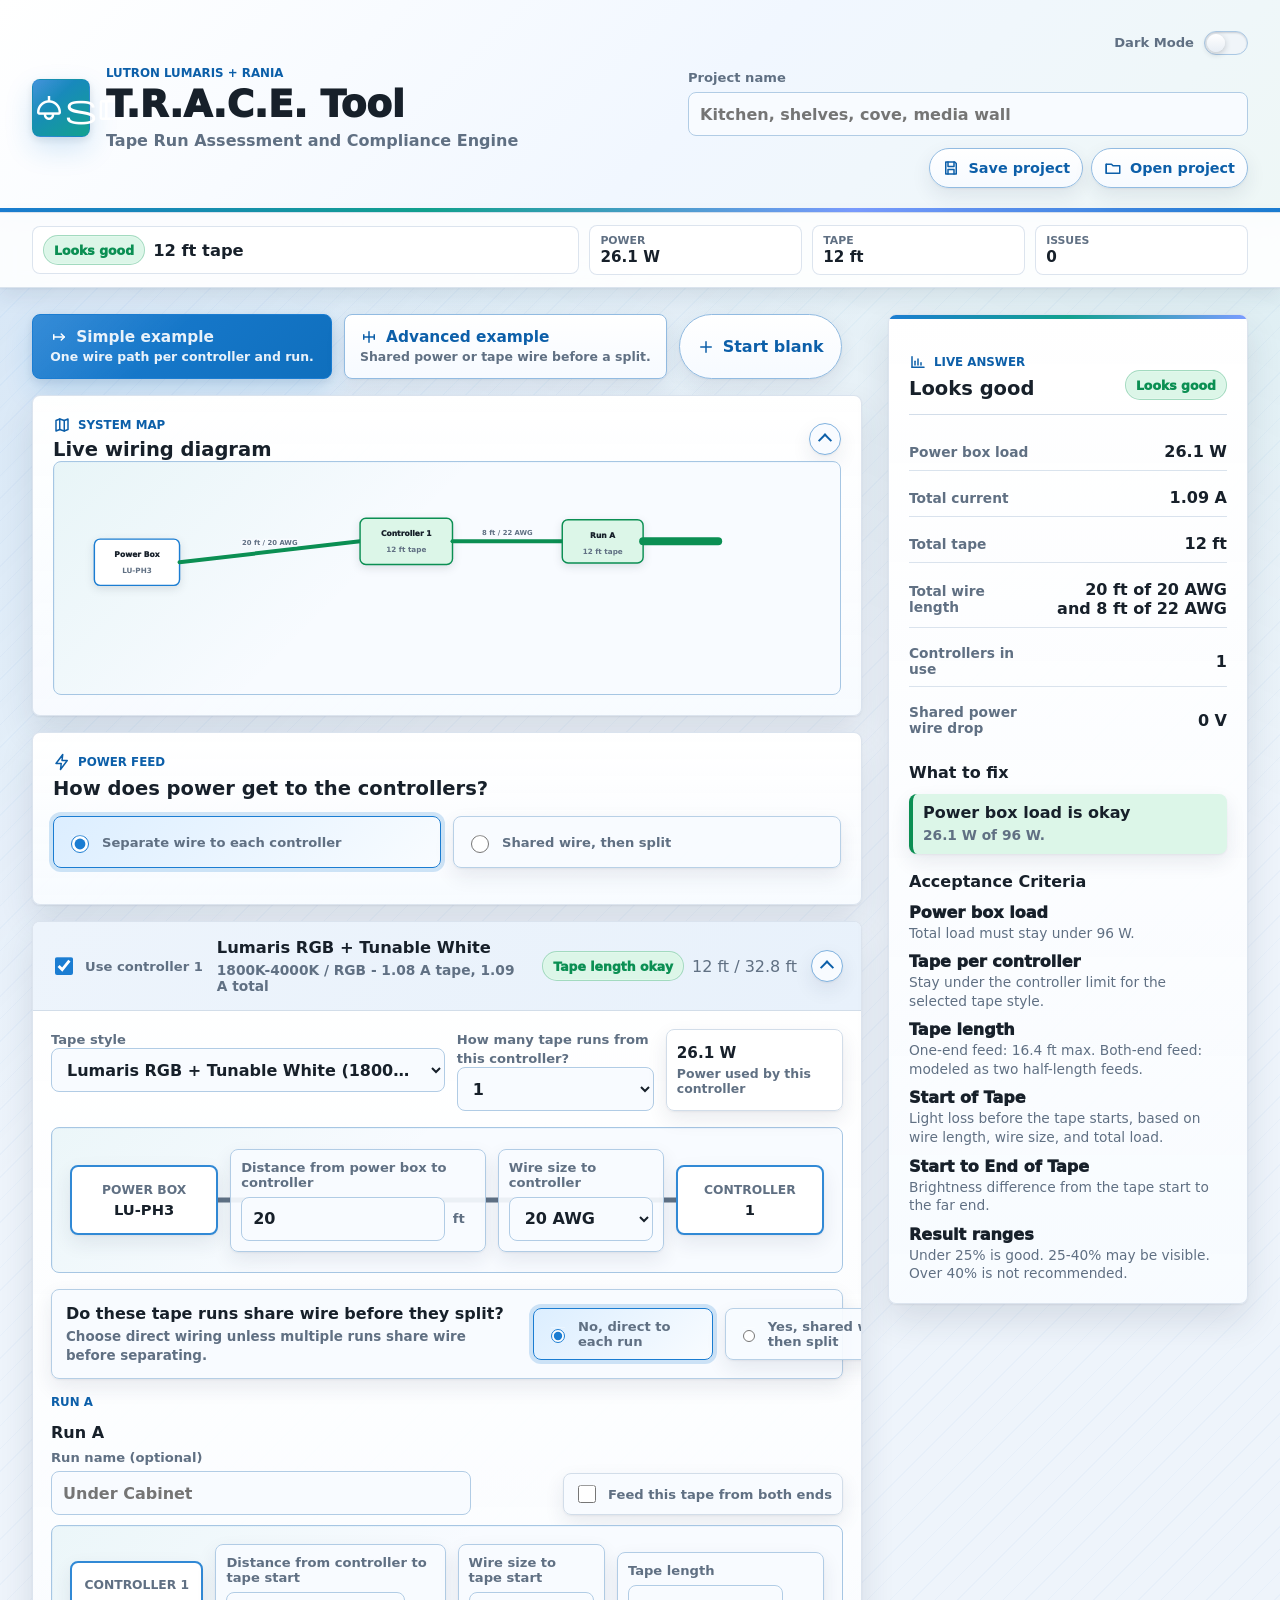
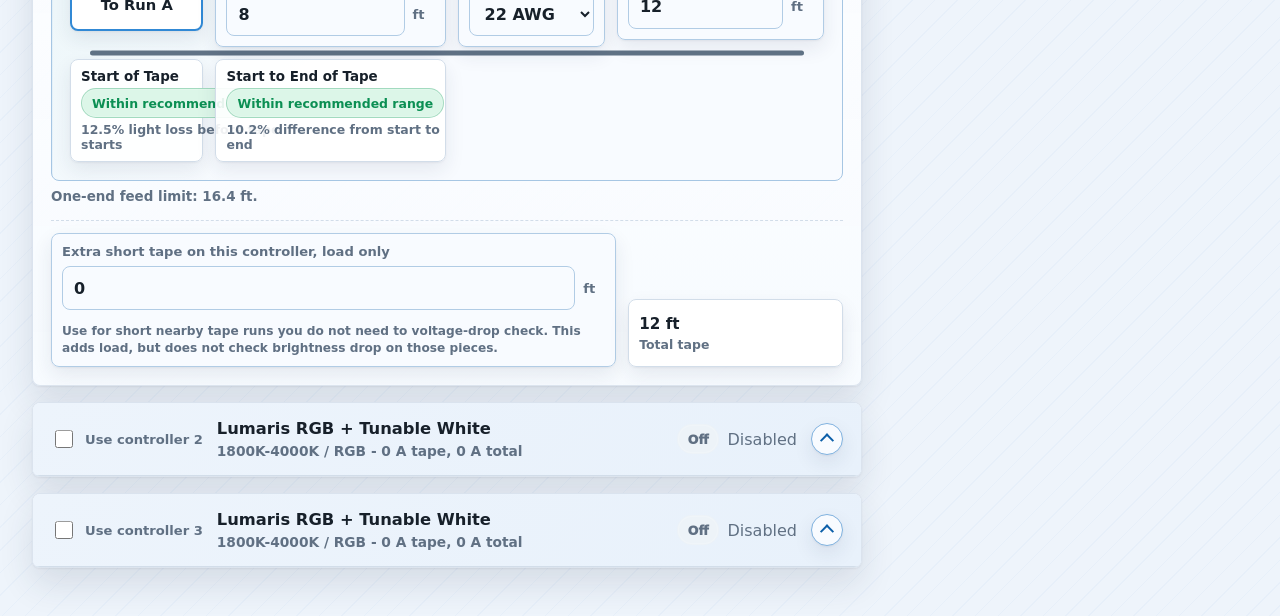
==== commit 7c68c389: "Add files via upload" ====
--- a/index.html
+++ b/index.html
@@ -13,33 +13,99 @@
         }
       } catch (error) {}
     </script>
+    <link rel="stylesheet" href="https://fonts.googleapis.com/css2?family=Material+Symbols+Outlined:opsz,wght,FILL,GRAD@24,400,0,0&icon_names=lightstrip&display=swap">
     <link rel="stylesheet" href="styles.css">
   </head>
   <body>
+    <svg class="icon-sprite" aria-hidden="true" focusable="false">
+      <symbol id="icon-save" viewBox="0 0 24 24">
+        <path d="M5 4h12l2 2v14H5z"></path>
+        <path d="M8 4v6h8V4"></path>
+        <path d="M8 20v-6h8v6"></path>
+      </symbol>
+      <symbol id="icon-folder" viewBox="0 0 24 24">
+        <path d="M3 7h7l2 2h9v10H3z"></path>
+        <path d="M3 7v12"></path>
+      </symbol>
+      <symbol id="icon-moon" viewBox="0 0 24 24">
+        <path d="M18 15.5A7.5 7.5 0 0 1 8.5 6a7.7 7.7 0 1 0 9.5 9.5z"></path>
+      </symbol>
+      <symbol id="icon-criteria" viewBox="0 0 24 24">
+        <path d="M5 6h14"></path>
+        <path d="M5 12h14"></path>
+        <path d="M5 18h10"></path>
+        <path d="M16.5 16.5l1.4 1.4 3-3"></path>
+      </symbol>
+      <symbol id="icon-insights" viewBox="0 0 24 24">
+        <path d="M4 19V5"></path>
+        <path d="M4 19h16"></path>
+        <path d="M8 16v-5"></path>
+        <path d="M12 16V8"></path>
+        <path d="M16 16v-3"></path>
+      </symbol>
+      <symbol id="icon-simple" viewBox="0 0 24 24">
+        <path d="M5 12h14"></path>
+        <path d="M15 8l4 4-4 4"></path>
+        <path d="M5 9v6"></path>
+      </symbol>
+      <symbol id="icon-advanced" viewBox="0 0 24 24">
+        <path d="M12 5v14"></path>
+        <path d="M12 12H5"></path>
+        <path d="M12 12h7"></path>
+        <path d="M5 9v6"></path>
+        <path d="M19 9v6"></path>
+      </symbol>
+      <symbol id="icon-blank" viewBox="0 0 24 24">
+        <path d="M12 5v14"></path>
+        <path d="M5 12h14"></path>
+      </symbol>
+      <symbol id="icon-map" viewBox="0 0 24 24">
+        <path d="M4 6l5-2 6 2 5-2v14l-5 2-6-2-5 2z"></path>
+        <path d="M9 4v14"></path>
+        <path d="M15 6v14"></path>
+      </symbol>
+      <symbol id="icon-bolt" viewBox="0 0 24 24">
+        <path d="M13 2L4 14h7l-1 8 9-12h-7z"></path>
+      </symbol>
+      <symbol id="icon-chevron-left" viewBox="0 0 24 24">
+        <path d="M15 6l-6 6 6 6"></path>
+      </symbol>
+      <symbol id="icon-chevron-right" viewBox="0 0 24 24">
+        <path d="M9 6l6 6-6 6"></path>
+      </symbol>
+    </svg>
     <header class="topbar">
-      <div>
-        <p class="eyebrow">Lutron Lumaris + Rania</p>
-        <h1>T.R.A.C.E. Tool</h1>
-        <p class="tool-subtitle">Tape Run Assessment and Compliance Engine</p>
+      <div class="brand-lockup">
+        <span class="trace-mark" aria-hidden="true">
+          <span class="material-symbols-outlined app-icon">lightstrip</span>
+        </span>
+        <div>
+          <p class="eyebrow">Lutron Lumaris + Rania</p>
+          <h1>T.R.A.C.E. Tool</h1>
+          <p class="tool-subtitle">Tape Run Assessment and Compliance Engine</p>
+        </div>
       </div>
       <div class="project-actions">
+        <label class="theme-toggle" for="darkModeToggle">
+          <span>Dark Mode</span>
+          <input id="darkModeToggle" type="checkbox" aria-label="Turn on dark mode">
+          <span class="theme-switch" aria-hidden="true"><span></span></span>
+        </label>
         <label class="project-name">
           <span>Project name</span>
           <input id="projectName" type="text" placeholder="Kitchen, shelves, cove, media wall">
         </label>
         <div class="project-file-actions" aria-label="Save or open project">
-          <button id="saveProject" type="button" class="secondary">Save project</button>
-          <button id="openProject" type="button" class="secondary">Open project</button>
+          <button id="saveProject" type="button" class="secondary">
+            <svg class="button-icon" aria-hidden="true"><use href="#icon-save"></use></svg>
+            <span>Save project</span>
+          </button>
+          <button id="openProject" type="button" class="secondary">
+            <svg class="button-icon" aria-hidden="true"><use href="#icon-folder"></use></svg>
+            <span>Open project</span>
+          </button>
           <input id="projectFile" type="file" accept="application/json,.json" hidden>
         </div>
-        <label class="theme-toggle" for="darkModeToggle">
-          <span class="theme-toggle-copy">
-            <strong>Dark mode</strong>
-            <small>Low-light view</small>
-          </span>
-          <input id="darkModeToggle" type="checkbox" aria-label="Turn on dark mode">
-          <span class="theme-switch" aria-hidden="true"><span></span></span>
-        </label>
       </div>
     </header>
 
@@ -48,7 +114,10 @@
     <main class="app-shell">
       <section class="planner" aria-label="T.R.A.C.E. planner">
         <details class="criteria-details">
-          <summary>Acceptance Criteria</summary>
+          <summary>
+            <svg class="summary-icon" aria-hidden="true"><use href="#icon-criteria"></use></svg>
+            <span>Acceptance Criteria</span>
+          </summary>
           <dl>
             <div>
               <dt>Power box load</dt>
@@ -80,7 +149,10 @@
         <details class="mobile-results-panel" aria-label="Live answer">
           <summary class="card-summary">
             <span class="summary-title">
-              <span class="section-kicker">Live answer</span>
+              <span class="section-kicker with-icon">
+                <svg class="kicker-icon" aria-hidden="true"><use href="#icon-insights"></use></svg>
+                Live answer
+              </span>
               <span id="mobileOverallStatus" class="summary-heading">Ready</span>
             </span>
             <span id="mobileOverallPill" class="pill neutral">No runs</span>
@@ -96,20 +168,32 @@
 
         <div class="toolbar" aria-label="Project controls">
           <button id="simpleExample" type="button" class="example-button secondary" aria-pressed="true">
-            <strong>Simple example</strong>
-            <span>Use when each controller and tape run has its own wire path.</span>
+            <strong>
+              <svg class="button-icon" aria-hidden="true"><use href="#icon-simple"></use></svg>
+              <span>Simple example</span>
+            </strong>
+            <span>One wire path per controller and run.</span>
           </button>
           <button id="workbookExample" type="button" class="example-button secondary" aria-pressed="false">
-            <strong>Advanced example</strong>
-            <span>Use when power or tape wire is shared before it splits.</span>
-          </button>
-          <button id="clearAll" type="button" class="secondary" aria-pressed="false">Start blank</button>
+            <strong>
+              <svg class="button-icon" aria-hidden="true"><use href="#icon-advanced"></use></svg>
+              <span>Advanced example</span>
+            </strong>
+            <span>Shared power or tape wire before a split.</span>
+          </button>
+          <button id="clearAll" type="button" class="secondary" aria-pressed="false">
+            <svg class="button-icon" aria-hidden="true"><use href="#icon-blank"></use></svg>
+            <span>Start blank</span>
+          </button>
         </div>
 
         <details class="system-map-card collapsible-card" open>
           <summary class="card-summary">
             <span class="summary-title">
-              <span class="section-kicker">System map</span>
+              <span class="section-kicker with-icon">
+                <svg class="kicker-icon" aria-hidden="true"><use href="#icon-map"></use></svg>
+                System map
+              </span>
               <span id="systemMapTitle" class="summary-heading">Live wiring diagram</span>
             </span>
             <span class="summary-action" aria-hidden="true"></span>
@@ -118,15 +202,22 @@
           <div class="system-map-shell">
             <div id="systemMap" class="system-map" aria-live="polite"></div>
             <div class="system-map-controls" aria-label="Move wiring diagram">
-              <button id="panMapLeft" type="button" class="map-pan-button" aria-label="Move diagram left">‹</button>
-              <button id="panMapRight" type="button" class="map-pan-button" aria-label="Move diagram right">›</button>
+              <button id="panMapLeft" type="button" class="map-pan-button" aria-label="Move diagram left">
+                <svg class="button-icon" aria-hidden="true"><use href="#icon-chevron-left"></use></svg>
+              </button>
+              <button id="panMapRight" type="button" class="map-pan-button" aria-label="Move diagram right">
+                <svg class="button-icon" aria-hidden="true"><use href="#icon-chevron-right"></use></svg>
+              </button>
             </div>
           </div>
         </details>
 
         <section id="powerFeedCard" class="setup-card" aria-labelledby="powerModeTitle">
           <div class="card-heading">
-            <p class="section-kicker">Power feed</p>
+            <p class="section-kicker with-icon">
+              <svg class="kicker-icon" aria-hidden="true"><use href="#icon-bolt"></use></svg>
+              Power feed
+            </p>
             <h2 id="powerModeTitle">How does power get to the controllers?</h2>
           </div>
 
@@ -150,7 +241,10 @@
       <aside class="results-panel" aria-label="Results">
         <div class="results-top">
           <div>
-            <p class="section-kicker">Live answer</p>
+            <p class="section-kicker with-icon">
+              <svg class="kicker-icon" aria-hidden="true"><use href="#icon-insights"></use></svg>
+              Live answer
+            </p>
             <h2 id="overallStatus">Ready</h2>
           </div>
           <span id="overallPill" class="pill neutral">No runs</span>
--- a/styles.css
+++ b/styles.css
@@ -291,12 +291,12 @@
   transition: transform 160ms ease;
 }
 
-.theme-toggle input:checked + .theme-switch {
+.theme-toggle input:checked ~ .theme-switch {
   border-color: var(--accent);
   background: var(--accent);
 }
 
-.theme-toggle input:checked + .theme-switch span {
+.theme-toggle input:checked ~ .theme-switch span {
   transform: translateX(20px);
 }
 
@@ -1829,3 +1829,823 @@
     width: calc(100% - 8px);
   }
 }
+
+/* V6 Material Dashboard visual system */
+:root {
+  color-scheme: light;
+  --bg: #eef4fb;
+  --surface: #ffffff;
+  --panel: #e8f1fb;
+  --panel-strong: #d7e8f8;
+  --ink: #17202a;
+  --muted: #607083;
+  --line: #d2dde9;
+  --wire: #617386;
+  --accent: #1b7dd2;
+  --accent-strong: #0c5fa9;
+  --accent-hover: #0f6fbd;
+  --accent-soft: #dceeff;
+  --accent-glow: rgba(27, 125, 210, 0.2);
+  --field: #f8fbff;
+  --field-tint: rgba(248, 251, 255, 0.92);
+  --chip-bg: rgba(255, 255, 255, 0.9);
+  --grid-bg: #f8fbff;
+  --label-halo: #f8fbff;
+  --status-bg: rgba(255, 255, 255, 0.9);
+  --soft-surface: #f5f8fc;
+  --ok: #0b8f53;
+  --ok-bg: #dcf6e8;
+  --warn: #b36b00;
+  --warn-bg: #fff1d4;
+  --fail: #bf3f37;
+  --fail-bg: #fee5e2;
+  --neutral-bg: #edf3f8;
+  --dashboard-texture: repeating-linear-gradient(135deg, rgba(27, 125, 210, 0.035) 0 1px, transparent 1px 16px);
+  --card-gradient: linear-gradient(180deg, rgba(255, 255, 255, 0.98), rgba(248, 251, 255, 0.94));
+  --topbar-gradient: linear-gradient(135deg, #ffffff 0%, #f1f7ff 54%, #eef7f6 100%);
+  --control-gradient: linear-gradient(180deg, #ffffff, #f6faff);
+  --shadow: 0 1px 2px rgba(16, 24, 40, 0.06), 0 16px 34px rgba(31, 48, 73, 0.12);
+  --shadow-soft: 0 1px 2px rgba(16, 24, 40, 0.05), 0 8px 20px rgba(31, 48, 73, 0.09);
+  --shadow-strong: 0 12px 28px rgba(27, 125, 210, 0.18), 0 3px 8px rgba(16, 24, 40, 0.1);
+}
+
+:root[data-theme="dark"] {
+  color-scheme: dark;
+  --bg: #0c1117;
+  --surface: #161d25;
+  --panel: #1d2a35;
+  --panel-strong: #243644;
+  --ink: #f5f8fc;
+  --muted: #b7c3d0;
+  --line: #334655;
+  --wire: #91a4b6;
+  --accent: #1b7dd2;
+  --accent-strong: #8dccff;
+  --accent-hover: #1382dc;
+  --accent-soft: #143455;
+  --accent-glow: rgba(82, 173, 255, 0.25);
+  --field: #101821;
+  --field-tint: rgba(16, 24, 33, 0.9);
+  --chip-bg: rgba(12, 18, 25, 0.78);
+  --grid-bg: #101720;
+  --label-halo: #101720;
+  --status-bg: rgba(14, 21, 29, 0.9);
+  --soft-surface: #111922;
+  --ok: #57d38a;
+  --ok-bg: #123e28;
+  --warn: #f0b75d;
+  --warn-bg: #3c2a12;
+  --fail: #ff8a80;
+  --fail-bg: #421f1d;
+  --neutral-bg: #202c37;
+  --dashboard-texture: repeating-linear-gradient(135deg, rgba(141, 204, 255, 0.04) 0 1px, transparent 1px 16px);
+  --card-gradient: linear-gradient(180deg, rgba(22, 29, 37, 0.98), rgba(17, 25, 34, 0.95));
+  --topbar-gradient: linear-gradient(135deg, #121922 0%, #172233 58%, #111c22 100%);
+  --control-gradient: linear-gradient(180deg, #172431, #111b25);
+  --shadow: 0 1px 2px rgba(0, 0, 0, 0.35), 0 18px 42px rgba(0, 0, 0, 0.34);
+  --shadow-soft: 0 1px 2px rgba(0, 0, 0, 0.28), 0 10px 24px rgba(0, 0, 0, 0.28);
+  --shadow-strong: 0 12px 34px rgba(27, 125, 210, 0.28), 0 3px 10px rgba(0, 0, 0, 0.36);
+}
+
+html {
+  background: var(--bg);
+}
+
+body {
+  background:
+    linear-gradient(135deg, rgba(27, 125, 210, 0.14) 0%, transparent 34%),
+    linear-gradient(205deg, rgba(18, 162, 143, 0.1) 0%, transparent 30%),
+    var(--dashboard-texture),
+    var(--bg);
+  font-family: Inter, "Segoe UI Variable", "Segoe UI", ui-sans-serif, system-ui, sans-serif;
+}
+
+.icon-sprite {
+  position: absolute;
+  width: 0;
+  height: 0;
+  overflow: hidden;
+}
+
+.app-icon,
+.button-icon,
+.kicker-icon,
+.summary-icon,
+.theme-icon {
+  display: block;
+  fill: none;
+  stroke: currentColor;
+  stroke-width: 2;
+  stroke-linecap: round;
+  stroke-linejoin: round;
+}
+
+.button-icon,
+.kicker-icon,
+.summary-icon,
+.theme-icon {
+  width: 18px;
+  height: 18px;
+  flex: 0 0 auto;
+}
+
+.app-icon {
+  width: 28px;
+  height: 28px;
+}
+
+h1 {
+  font-size: 2.32rem;
+  font-weight: 920;
+  line-height: 1.04;
+}
+
+h2 {
+  font-size: 1.22rem;
+  font-weight: 850;
+}
+
+h3 {
+  font-weight: 850;
+}
+
+button,
+input,
+select,
+.theme-toggle,
+.segmented label,
+.map-field,
+.result-chip {
+  transition:
+    border-color 160ms ease,
+    background 160ms ease,
+    box-shadow 160ms ease,
+    transform 160ms ease;
+}
+
+button {
+  display: inline-flex;
+  align-items: center;
+  justify-content: center;
+  gap: 8px;
+  min-height: 42px;
+  border: 1px solid transparent;
+  border-radius: 999px;
+  padding: 10px 17px;
+  background: linear-gradient(135deg, var(--accent), var(--accent-hover));
+  box-shadow: var(--shadow-soft);
+  font-weight: 850;
+  white-space: normal;
+}
+
+button:hover {
+  background: linear-gradient(135deg, var(--accent-hover), var(--accent));
+  box-shadow: var(--shadow-strong);
+  transform: translateY(-1px);
+}
+
+button.secondary {
+  border-color: color-mix(in srgb, var(--accent) 35%, var(--line));
+  color: var(--accent-strong);
+  background: var(--control-gradient);
+  box-shadow: var(--shadow-soft);
+}
+
+button.secondary:hover {
+  border-color: var(--accent);
+  color: #fff;
+  background: linear-gradient(135deg, var(--accent), var(--accent-hover));
+}
+
+input,
+select {
+  min-height: 44px;
+  border-radius: 8px;
+  border-color: color-mix(in srgb, var(--line) 82%, var(--accent));
+  background: var(--field);
+  box-shadow: inset 0 1px 0 rgba(255, 255, 255, 0.28);
+  font-weight: 650;
+}
+
+input:hover,
+select:hover {
+  border-color: color-mix(in srgb, var(--accent) 42%, var(--line));
+}
+
+input:focus,
+select:focus,
+button:focus-visible {
+  outline: 0;
+  border-color: var(--accent);
+  box-shadow: 0 0 0 4px var(--accent-glow);
+}
+
+.topbar {
+  position: relative;
+  align-items: center;
+  padding: 28px 32px 24px;
+  overflow: hidden;
+  background: var(--topbar-gradient);
+  border-bottom: 1px solid color-mix(in srgb, var(--line) 72%, transparent);
+  box-shadow: var(--shadow-soft);
+}
+
+.topbar::after {
+  content: "";
+  position: absolute;
+  right: 0;
+  bottom: 0;
+  left: 0;
+  height: 4px;
+  background: linear-gradient(90deg, var(--accent), #12a28f, #7a9cff, var(--accent));
+}
+
+.brand-lockup {
+  position: relative;
+  z-index: 1;
+  display: flex;
+  align-items: center;
+  gap: 16px;
+  min-width: 0;
+}
+
+.brand-lockup > div {
+  min-width: 0;
+}
+
+.trace-mark {
+  display: grid;
+  width: 58px;
+  height: 58px;
+  place-items: center;
+  flex: 0 0 auto;
+  border: 1px solid color-mix(in srgb, var(--accent) 32%, transparent);
+  border-radius: 8px;
+  color: #fff;
+  background:
+    linear-gradient(135deg, rgba(255, 255, 255, 0.18), transparent 38%),
+    linear-gradient(145deg, var(--accent), #12a28f);
+  box-shadow: var(--shadow-strong);
+}
+
+.tool-subtitle {
+  margin-top: 7px;
+  color: var(--muted);
+  font-size: 1rem;
+  font-weight: 720;
+}
+
+.eyebrow,
+.section-kicker {
+  color: var(--accent-strong);
+  font-size: 0.74rem;
+  font-weight: 900;
+}
+
+.section-kicker.with-icon {
+  display: inline-flex;
+  align-items: center;
+  gap: 7px;
+}
+
+.project-actions {
+  position: relative;
+  z-index: 1;
+  width: min(560px, 46vw);
+  gap: 12px;
+}
+
+.project-file-actions button {
+  min-height: 40px;
+}
+
+.project-file-actions button span {
+  color: inherit;
+}
+
+.theme-toggle {
+  display: grid;
+  grid-template-columns: minmax(0, 1fr) auto auto;
+  align-items: center;
+  min-height: 48px;
+  border-radius: 8px;
+  border-color: color-mix(in srgb, var(--line) 86%, var(--accent));
+  background: var(--field-tint);
+  box-shadow: var(--shadow-soft);
+}
+
+.theme-toggle:hover {
+  border-color: color-mix(in srgb, var(--accent) 42%, var(--line));
+  transform: translateY(-1px);
+}
+
+.theme-icon {
+  color: var(--accent-strong);
+}
+
+.theme-switch {
+  background: color-mix(in srgb, var(--neutral-bg) 78%, var(--surface));
+}
+
+.theme-switch span {
+  background: linear-gradient(180deg, #fff, #e8eef5);
+}
+
+.status-strip {
+  grid-template-columns: minmax(180px, 0.9fr) repeat(3, minmax(120px, 0.35fr));
+  padding: 12px 32px;
+  background: var(--status-bg);
+  border-bottom: 1px solid color-mix(in srgb, var(--line) 82%, transparent);
+  box-shadow: var(--shadow-soft);
+}
+
+.status-main,
+.status-mini {
+  min-height: 44px;
+  border: 1px solid color-mix(in srgb, var(--line) 78%, transparent);
+  border-radius: 8px;
+  padding: 8px 10px;
+  background: var(--chip-bg);
+}
+
+.status-main {
+  align-content: center;
+}
+
+.status-mini {
+  align-content: center;
+}
+
+.status-mini span {
+  color: var(--muted);
+  font-size: 0.68rem;
+}
+
+.app-shell {
+  gap: 26px;
+  padding: 26px 32px 48px;
+}
+
+.setup-card,
+.system-map-card,
+.preview-card,
+.controller-card,
+.results-panel,
+.criteria-details,
+.mobile-results-panel {
+  border-color: color-mix(in srgb, var(--line) 78%, transparent);
+  border-radius: 8px;
+  background: var(--card-gradient);
+  box-shadow: var(--shadow);
+}
+
+.setup-card,
+.system-map-card,
+.results-panel {
+  padding: 20px;
+}
+
+.card-summary {
+  min-height: 40px;
+}
+
+.summary-heading {
+  font-size: 1.22rem;
+  font-weight: 900;
+}
+
+.summary-action {
+  border-radius: 999px;
+  border-color: color-mix(in srgb, var(--accent) 45%, var(--line));
+  background: var(--field);
+  box-shadow: var(--shadow-soft);
+}
+
+.summary-action:hover {
+  border-color: var(--accent);
+}
+
+.criteria-details summary {
+  display: flex;
+  align-items: center;
+  gap: 9px;
+}
+
+.system-map {
+  min-height: 234px;
+  border-color: color-mix(in srgb, var(--line) 76%, var(--accent));
+  background:
+    linear-gradient(90deg, rgba(27, 125, 210, 0.055) 1px, transparent 1px),
+    linear-gradient(180deg, rgba(27, 125, 210, 0.055) 1px, transparent 1px),
+    linear-gradient(135deg, rgba(18, 162, 143, 0.07), transparent 42%),
+    var(--grid-bg);
+  box-shadow: inset 0 1px 0 rgba(255, 255, 255, 0.18);
+}
+
+.system-map-node rect {
+  fill: var(--surface);
+  filter: drop-shadow(0 4px 6px rgba(16, 24, 40, 0.12));
+}
+
+.system-map-title {
+  font-size: 10.5px;
+  font-weight: 950;
+}
+
+.system-map-wire {
+  stroke-width: 5.5;
+}
+
+.system-map-tape {
+  stroke-width: 11;
+}
+
+.map-pan-button {
+  width: 42px;
+  height: 42px;
+  color: #fff;
+  background: linear-gradient(135deg, var(--accent), var(--accent-hover));
+  box-shadow: var(--shadow-strong);
+}
+
+.map-pan-button .button-icon {
+  width: 22px;
+  height: 22px;
+}
+
+.segmented {
+  gap: 12px;
+}
+
+.segmented label {
+  min-height: 52px;
+  border-color: color-mix(in srgb, var(--line) 86%, var(--accent));
+  background: var(--field-tint);
+  box-shadow: var(--shadow-soft);
+}
+
+.segmented label:hover,
+.map-field:hover {
+  transform: translateY(-1px);
+  box-shadow: var(--shadow);
+}
+
+.segmented label:has(input:checked) {
+  border-color: var(--accent);
+  background: linear-gradient(135deg, var(--accent-soft), color-mix(in srgb, var(--surface) 82%, var(--accent-soft)));
+  box-shadow: 0 0 0 4px var(--accent-glow);
+}
+
+.toolbar {
+  gap: 12px;
+  justify-content: flex-start;
+}
+
+.example-button {
+  min-width: min(300px, 100%);
+  border-radius: 8px;
+  padding: 13px 15px;
+  justify-items: start;
+}
+
+.example-button strong,
+#clearAll {
+  align-items: center;
+}
+
+.example-button strong {
+  display: inline-flex;
+  gap: 8px;
+  min-width: 0;
+  white-space: normal !important;
+}
+
+.example-button strong span {
+  color: inherit;
+  font-size: inherit;
+  font-weight: inherit;
+  line-height: inherit;
+}
+
+.example-button > span {
+  display: block;
+  min-width: 0;
+  max-width: 100%;
+  white-space: normal !important;
+  overflow-wrap: anywhere;
+  word-break: break-word;
+}
+
+.toolbar button.is-active {
+  border-color: var(--accent);
+  background:
+    linear-gradient(135deg, rgba(255, 255, 255, 0.12), transparent 45%),
+    linear-gradient(135deg, var(--accent), var(--accent-hover));
+  box-shadow: var(--shadow-strong);
+}
+
+.toolbar button:not(.is-active):hover {
+  color: #fff;
+  background: linear-gradient(135deg, var(--accent), var(--accent-hover));
+}
+
+.wire-map {
+  border-color: color-mix(in srgb, var(--line) 76%, var(--accent));
+  background:
+    linear-gradient(90deg, rgba(27, 125, 210, 0.055) 1px, transparent 1px),
+    linear-gradient(180deg, rgba(27, 125, 210, 0.055) 1px, transparent 1px),
+    linear-gradient(135deg, rgba(18, 162, 143, 0.055), transparent 42%),
+    var(--grid-bg);
+}
+
+.map-node {
+  border-color: color-mix(in srgb, var(--accent) 88%, var(--line));
+  background: var(--surface);
+  box-shadow: var(--shadow-soft);
+}
+
+.map-field {
+  border-color: color-mix(in srgb, var(--line) 82%, var(--accent));
+  background: var(--field-tint);
+  box-shadow: var(--shadow-soft);
+}
+
+.controller-top {
+  background:
+    linear-gradient(135deg, color-mix(in srgb, var(--panel) 78%, var(--surface)), var(--panel)),
+    var(--panel);
+}
+
+.switch.compact,
+.collapse-button,
+.advanced-card {
+  background: var(--field-tint);
+  box-shadow: var(--shadow-soft);
+}
+
+.collapse-button {
+  border-radius: 999px;
+}
+
+.advanced-card {
+  border-color: color-mix(in srgb, var(--line) 84%, var(--accent));
+}
+
+.result-chip {
+  background: var(--chip-bg);
+  box-shadow: var(--shadow-soft);
+}
+
+.pill {
+  min-height: 30px;
+  border: 1px solid transparent;
+  box-shadow: inset 0 0 0 1px rgba(255, 255, 255, 0.16);
+}
+
+.pill.ok {
+  color: var(--ok);
+  border-color: color-mix(in srgb, var(--ok) 28%, transparent);
+}
+
+.pill.warn {
+  color: var(--warn);
+  border-color: color-mix(in srgb, var(--warn) 28%, transparent);
+}
+
+.pill.fail {
+  color: var(--fail);
+  border-color: color-mix(in srgb, var(--fail) 28%, transparent);
+}
+
+.results-panel {
+  top: 86px;
+  overflow: hidden;
+}
+
+.results-panel::before {
+  content: "";
+  display: block;
+  height: 4px;
+  margin: -20px -20px 14px;
+  background: linear-gradient(90deg, var(--accent), #12a28f, #7a9cff);
+}
+
+.metric-row {
+  border-bottom-color: color-mix(in srgb, var(--line) 82%, transparent);
+}
+
+.issue {
+  border-radius: 8px;
+  box-shadow: var(--shadow-soft);
+}
+
+:root[data-theme="dark"] .system-map-node rect {
+  filter: drop-shadow(0 5px 8px rgba(0, 0, 0, 0.35));
+}
+
+:root[data-theme="dark"] .theme-switch span {
+  background: linear-gradient(180deg, #223242, #0d151e);
+}
+
+@media (max-width: 720px) {
+  h1 {
+    font-size: 1.84rem;
+  }
+
+  .topbar {
+    padding: 20px 16px 18px;
+  }
+
+  .brand-lockup {
+    align-items: flex-start;
+    gap: 12px;
+    width: 100%;
+  }
+
+  .trace-mark {
+    width: 48px;
+    height: 48px;
+  }
+
+  .trace-mark .app-icon {
+    width: 24px;
+    height: 24px;
+  }
+
+  .tool-subtitle {
+    font-size: 0.88rem;
+    overflow-wrap: anywhere;
+  }
+
+  .project-actions {
+    width: 100%;
+    max-width: calc(100vw - 32px);
+  }
+
+  .project-file-actions {
+    gap: 8px;
+  }
+
+  .project-file-actions button {
+    justify-content: center;
+  }
+
+  .theme-toggle {
+    grid-template-columns: minmax(0, auto) auto auto;
+    justify-content: start;
+  }
+
+  .status-strip {
+    grid-template-columns: 1fr auto;
+    gap: 8px;
+    padding: 10px 16px;
+  }
+
+  .status-main,
+  .status-mini {
+    min-height: 40px;
+    padding: 7px 9px;
+  }
+
+  .app-shell {
+    padding: 18px 16px 36px;
+  }
+
+  .setup-card,
+  .system-map-card,
+  .controller-card,
+  .mobile-results-panel,
+  .criteria-details {
+    border-radius: 8px;
+  }
+
+  .mobile-results-panel {
+    padding: 15px;
+  }
+
+  .mobile-results-panel .summary-title {
+    display: grid;
+    margin-left: 0;
+  }
+
+  .toolbar {
+    display: grid;
+    grid-template-columns: 1fr;
+    width: 100%;
+    max-width: calc(100vw - 32px);
+    overflow: hidden;
+  }
+
+  .toolbar button {
+    min-width: 0;
+    width: 100%;
+    max-width: 100%;
+    overflow: hidden;
+  }
+
+  .example-button {
+    display: grid;
+    min-width: 0;
+  }
+
+  .example-button > span,
+  .example-button strong span {
+    white-space: normal;
+    overflow-wrap: anywhere;
+  }
+
+  .system-map {
+    min-height: 260px;
+  }
+}
+
+.material-symbols-outlined.app-icon {
+  display: block;
+  width: auto;
+  height: auto;
+  color: currentColor;
+  font-family: "Material Symbols Outlined";
+  font-size: 32px;
+  font-style: normal;
+  font-weight: normal;
+  line-height: 1;
+  letter-spacing: normal;
+  text-transform: none;
+  white-space: nowrap;
+  direction: ltr;
+  font-feature-settings: "liga";
+  -webkit-font-feature-settings: "liga";
+  -webkit-font-smoothing: antialiased;
+}
+
+.theme-toggle {
+  display: grid;
+  grid-template-columns: max-content 44px;
+  justify-self: end;
+  align-items: center;
+  justify-content: flex-end;
+  gap: 10px;
+  min-height: 30px;
+  width: 126px;
+  max-width: 126px;
+  border: 0;
+  border-radius: 999px;
+  padding: 0;
+  color: var(--muted);
+  background: transparent;
+  box-shadow: none;
+}
+
+.theme-toggle:hover {
+  border-color: transparent;
+  background: transparent;
+  box-shadow: none;
+  transform: none;
+}
+
+.theme-toggle > span:first-child {
+  color: var(--muted);
+  font-size: 0.82rem;
+  font-weight: 850;
+  line-height: 1;
+  text-transform: none;
+}
+
+.theme-switch {
+  width: 44px;
+  height: 24px;
+  border-color: color-mix(in srgb, var(--accent) 22%, var(--line));
+  background: color-mix(in srgb, var(--neutral-bg) 82%, var(--surface));
+  box-shadow: inset 0 1px 2px rgba(16, 24, 40, 0.18);
+}
+
+.theme-switch span {
+  top: 2px;
+  left: 2px;
+  width: 18px;
+  height: 18px;
+}
+
+.theme-toggle input:checked ~ .theme-switch span {
+  transform: translateX(20px);
+}
+
+.theme-toggle:has(input:focus-visible) {
+  outline: 3px solid var(--accent-glow);
+  outline-offset: 4px;
+}
+
+@media (max-width: 720px) {
+  .material-symbols-outlined.app-icon {
+    font-size: 28px;
+  }
+
+  .theme-toggle {
+    position: static;
+    justify-self: start;
+    justify-content: flex-start;
+    width: 126px;
+    max-width: 126px;
+    margin-left: max(0px, calc(100vw - 258px));
+  }
+}
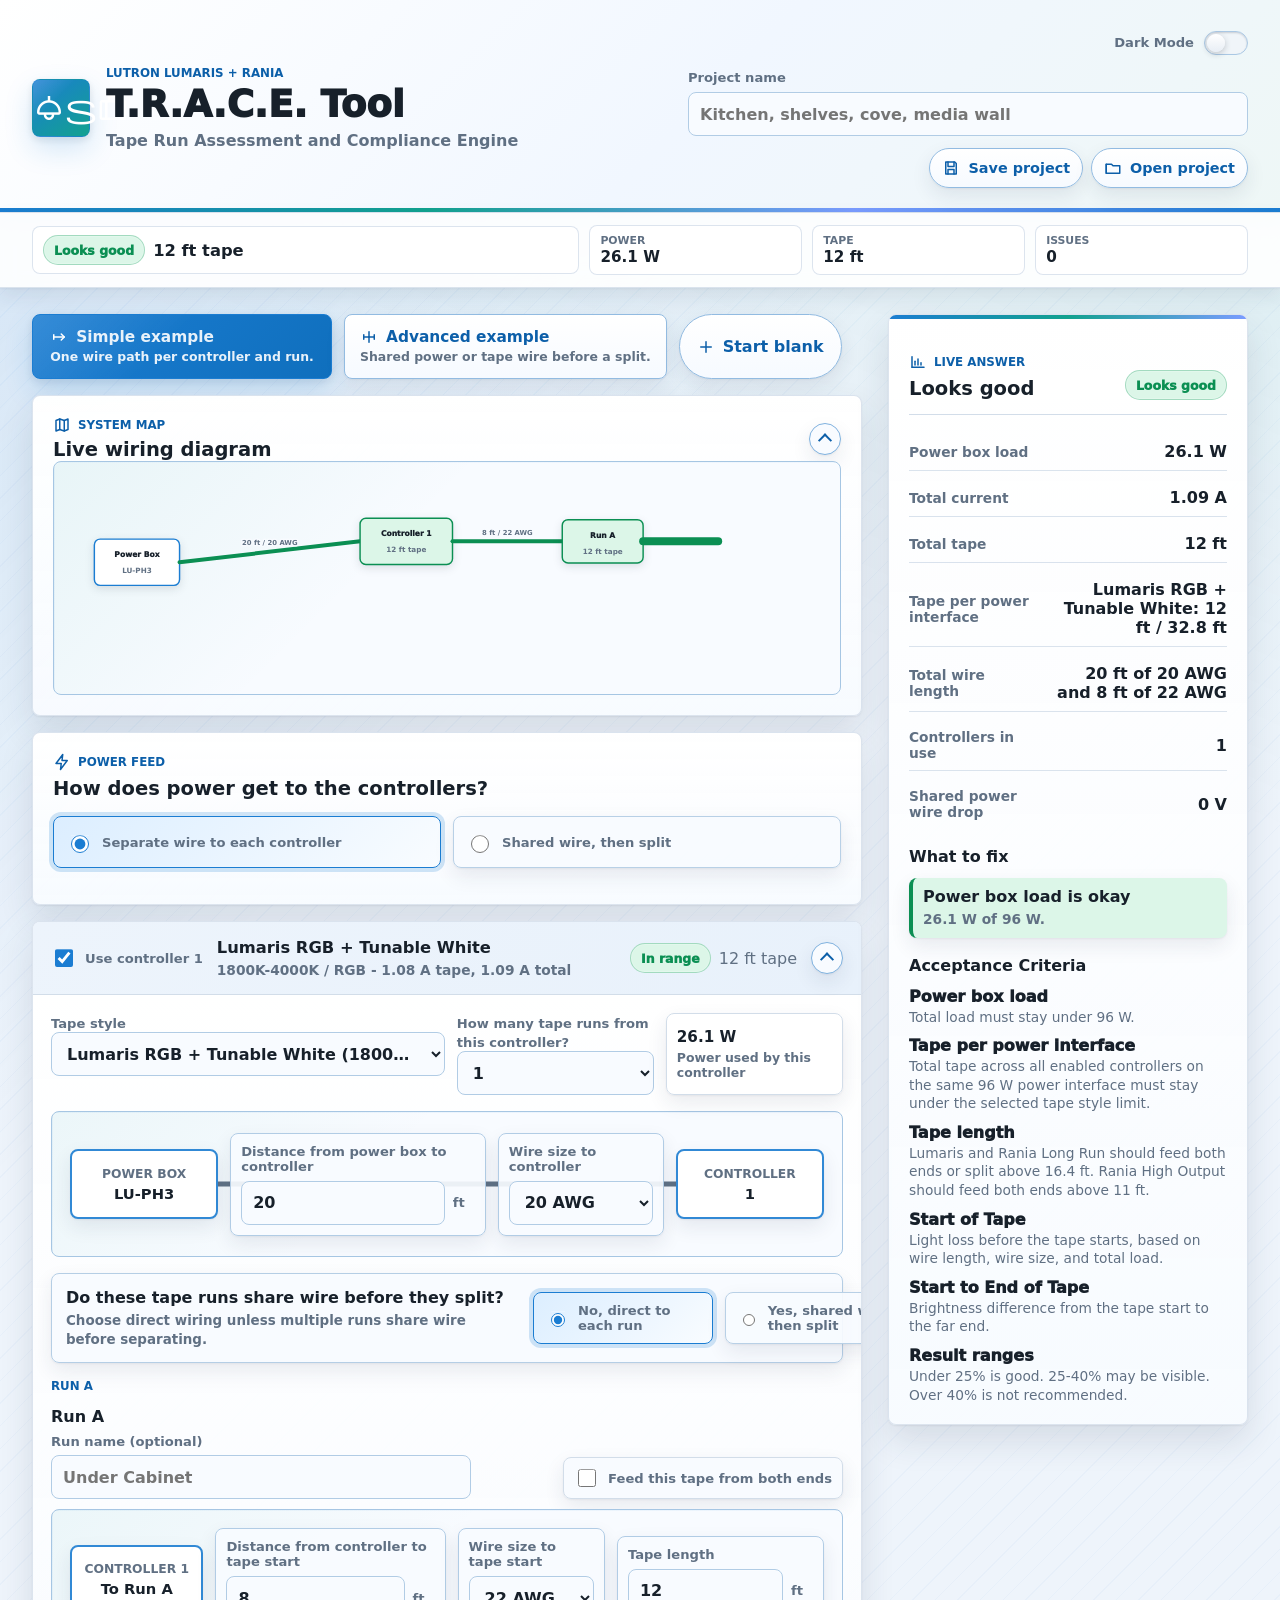
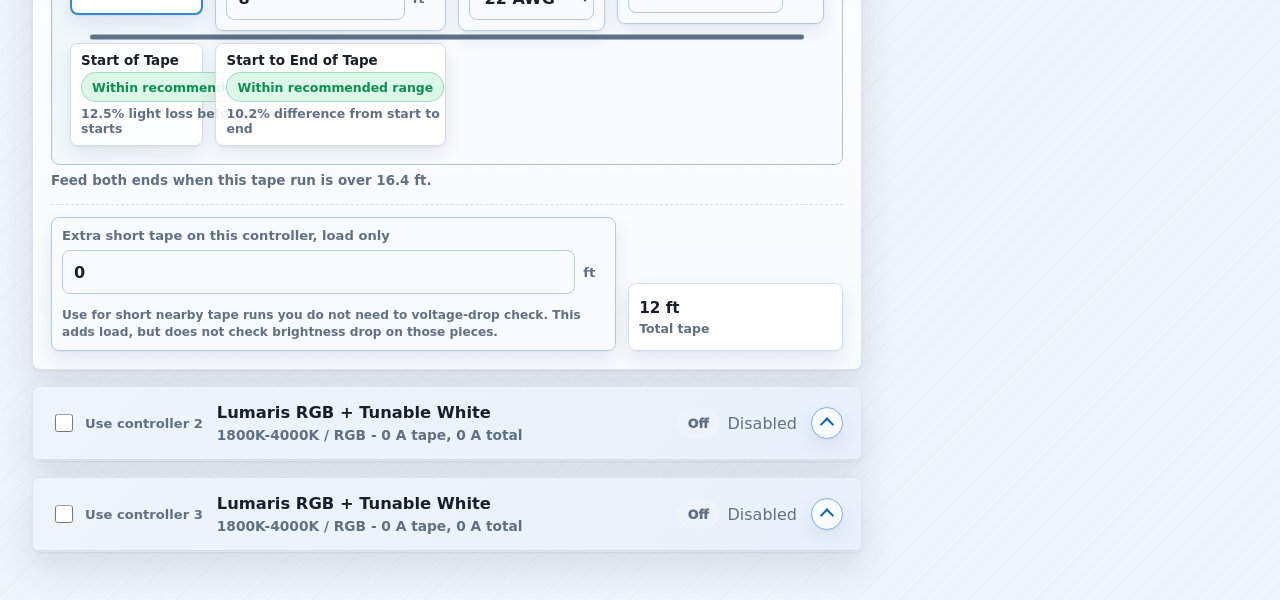
==== commit b8eaa775: "Add files via upload" ====
--- a/index.html
+++ b/index.html
@@ -124,12 +124,12 @@
               <dd>Total load must stay under 96 W.</dd>
             </div>
             <div>
-              <dt>Tape per controller</dt>
-              <dd>Stay under the controller limit for the selected tape style.</dd>
+              <dt>Tape per power interface</dt>
+              <dd>Total tape across all enabled controllers on the same 96 W power interface must stay under the selected tape style limit.</dd>
             </div>
             <div>
               <dt>Tape length</dt>
-              <dd>One-end feed: 16.4 ft max. Both-end feed: modeled as two half-length feeds.</dd>
+              <dd>Lumaris and Rania Long Run should feed both ends or split above 16.4 ft. Rania High Output should feed both ends above 11 ft.</dd>
             </div>
             <div>
               <dt>Start of Tape</dt>
@@ -265,12 +265,12 @@
               <dd>Total load must stay under 96 W.</dd>
             </div>
             <div>
-              <dt>Tape per controller</dt>
-              <dd>Stay under the controller limit for the selected tape style.</dd>
+              <dt>Tape per power interface</dt>
+              <dd>Total tape across all enabled controllers on the same 96 W power interface must stay under the selected tape style limit.</dd>
             </div>
             <div>
               <dt>Tape length</dt>
-              <dd>One-end feed: 16.4 ft max. Both-end feed: modeled as two half-length feeds.</dd>
+              <dd>Lumaris and Rania Long Run should feed both ends or split above 16.4 ft. Rania High Output should feed both ends above 11 ft.</dd>
             </div>
             <div>
               <dt>Start of Tape</dt>
--- a/styles.css
+++ b/styles.css
@@ -2640,12 +2640,19 @@
     font-size: 28px;
   }
 
+  .project-actions {
+    position: static;
+  }
+
   .theme-toggle {
-    position: static;
-    justify-self: start;
-    justify-content: flex-start;
+    position: absolute;
+    top: 18px;
+    right: 16px;
+    z-index: 3;
+    justify-self: auto;
+    justify-content: flex-end;
     width: 126px;
     max-width: 126px;
-    margin-left: max(0px, calc(100vw - 258px));
-  }
-}
+    margin-left: 0;
+  }
+}
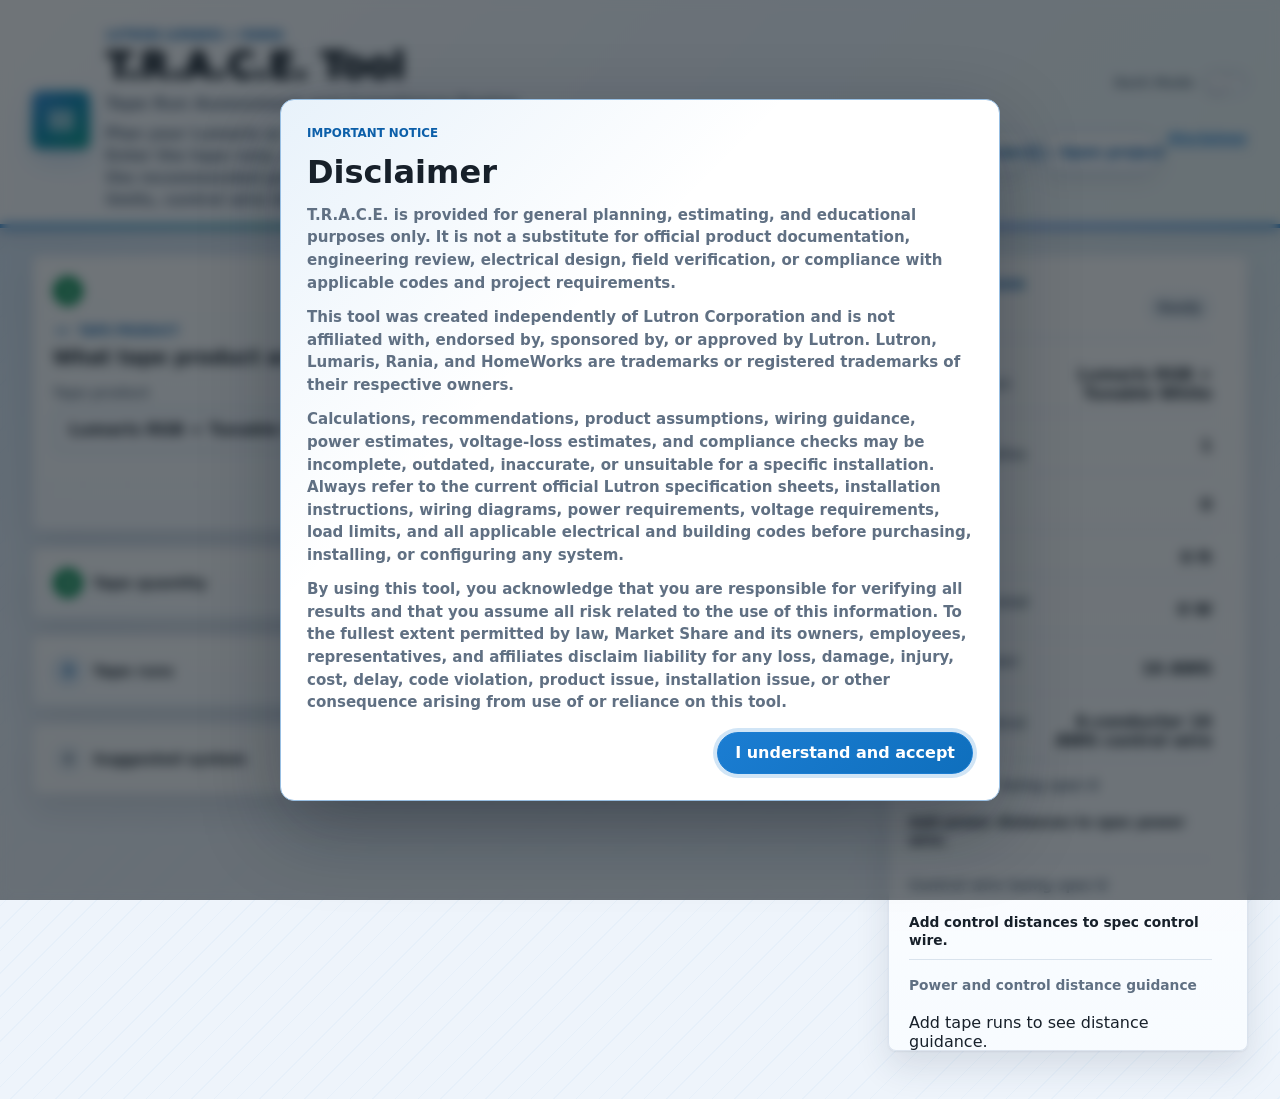
==== commit 7c684010: "Replace site with T.R.A.C.E. wizard v2 - Default control wire 16 AWG with 16/18/22 gauge selector - " ====
--- a/index.html
+++ b/index.html
@@ -14,7 +14,7 @@
       } catch (error) {}
     </script>
     <link rel="stylesheet" href="https://fonts.googleapis.com/css2?family=Material+Symbols+Outlined:opsz,wght,FILL,GRAD@24,400,0,0&icon_names=lightstrip&display=swap">
-    <link rel="stylesheet" href="styles.css">
+    <link rel="stylesheet" href="styles.css?v=wizard-steps-57">
   </head>
   <body>
     <svg class="icon-sprite" aria-hidden="true" focusable="false">
@@ -64,6 +64,14 @@
         <path d="M9 4v14"></path>
         <path d="M15 6v14"></path>
       </symbol>
+      <symbol id="icon-lightstrip" viewBox="0 0 24 24">
+        <rect x="4" y="5" width="16" height="14" rx="2"></rect>
+        <path d="M7 9h3"></path>
+        <path d="M14 9h3"></path>
+        <path d="M7 12h10"></path>
+        <path d="M7 15h3"></path>
+        <path d="M14 15h3"></path>
+      </symbol>
       <symbol id="icon-bolt" viewBox="0 0 24 24">
         <path d="M13 2L4 14h7l-1 8 9-12h-7z"></path>
       </symbol>
@@ -72,17 +80,35 @@
       </symbol>
       <symbol id="icon-chevron-right" viewBox="0 0 24 24">
         <path d="M9 6l6 6-6 6"></path>
+      </symbol>
+      <symbol id="icon-close" viewBox="0 0 24 24">
+        <path d="M6 6l12 12"></path>
+        <path d="M18 6L6 18"></path>
+      </symbol>
+      <symbol id="icon-bug" viewBox="0 0 24 24">
+        <path d="M8 7V5a4 4 0 0 1 8 0v2"></path>
+        <path d="M7 9h10v7a5 5 0 0 1-10 0z"></path>
+        <path d="M4 13h3"></path>
+        <path d="M17 13h3"></path>
+        <path d="M5 19l2-2"></path>
+        <path d="M19 19l-2-2"></path>
+        <path d="M9 12h.01"></path>
+        <path d="M15 12h.01"></path>
       </symbol>
     </svg>
     <header class="topbar">
       <div class="brand-lockup">
         <span class="trace-mark" aria-hidden="true">
-          <span class="material-symbols-outlined app-icon">lightstrip</span>
+          <svg class="app-icon"><use href="#icon-lightstrip"></use></svg>
         </span>
         <div>
           <p class="eyebrow">Lutron Lumaris + Rania</p>
           <h1>T.R.A.C.E. Tool</h1>
           <p class="tool-subtitle">Tape Run Assessment and Compliance Engine</p>
+          <p class="tool-description">
+            Plan your Lumaris or Rania tape light job before you install it. Enter the tape runs, choose the product,
+            and T.R.A.C.E. checks the recommended power supplies, controllers, power wire limits, control wire limits, and setup limits.
+          </p>
         </div>
       </div>
       <div class="project-actions">
@@ -91,25 +117,26 @@
           <input id="darkModeToggle" type="checkbox" aria-label="Turn on dark mode">
           <span class="theme-switch" aria-hidden="true"><span></span></span>
         </label>
-        <label class="project-name">
-          <span>Project name</span>
-          <input id="projectName" type="text" placeholder="Kitchen, shelves, cove, media wall">
-        </label>
-        <div class="project-file-actions" aria-label="Save or open project">
-          <button id="saveProject" type="button" class="secondary">
-            <svg class="button-icon" aria-hidden="true"><use href="#icon-save"></use></svg>
-            <span>Save project</span>
-          </button>
-          <button id="openProject" type="button" class="secondary">
-            <svg class="button-icon" aria-hidden="true"><use href="#icon-folder"></use></svg>
-            <span>Open project</span>
-          </button>
-          <input id="projectFile" type="file" accept="application/json,.json" hidden>
+        <div class="project-row">
+          <label class="project-name">
+            <span>Project name</span>
+            <input id="projectName" type="text" placeholder="Kitchen, shelves, cove, media wall">
+          </label>
+          <div class="project-file-actions" aria-label="Save or open project">
+            <button id="saveProject" type="button" class="secondary" data-save-project>
+              <svg class="button-icon" aria-hidden="true"><use href="#icon-save"></use></svg>
+              <span>Save project</span>
+            </button>
+            <button id="openProject" type="button" class="secondary">
+              <svg class="button-icon" aria-hidden="true"><use href="#icon-folder"></use></svg>
+              <span>Open project</span>
+            </button>
+            <input id="projectFile" type="file" accept="application/json,.json" hidden>
+          </div>
+          <button id="viewDisclaimer" type="button" class="disclaimer-link">Disclaimer</button>
         </div>
       </div>
     </header>
-
-    <section id="statusStrip" class="status-strip" aria-label="Live answer"></section>
 
     <main class="app-shell">
       <section class="planner" aria-label="T.R.A.C.E. planner">
@@ -124,6 +151,10 @@
               <dd>Total load must stay under 96 W.</dd>
             </div>
             <div>
+              <dt>System assumption</dt>
+              <dd>This tool assumes Rania or HomeWorks Multi-Channel Wireless Controllers with a 96 W power interface.</dd>
+            </div>
+            <div>
               <dt>Tape per power interface</dt>
               <dd>Total tape across all enabled controllers on the same 96 W power interface must stay under the selected tape style limit.</dd>
             </div>
@@ -132,12 +163,12 @@
               <dd>Lumaris and Rania Long Run should feed both ends or split above 16.4 ft. Rania High Output should feed both ends above 11 ft.</dd>
             </div>
             <div>
-              <dt>Start of Tape</dt>
-              <dd>Light loss before the tape starts, based on wire length, wire size, and total load.</dd>
-            </div>
-            <div>
-              <dt>Start to End of Tape</dt>
-              <dd>Brightness difference from the tape start to the far end.</dd>
+              <dt>Suggested distances</dt>
+              <dd>Each controller is checked with voltage-drop math across the actual power path and control path. Installed control wire footage is shown for ordering, but Good / Review / Fix is based on the electrical path to the tape.</dd>
+            </div>
+            <div>
+              <dt>Planned distances</dt>
+              <dd>Enter the actual power-to-controller distance and controller-to-tape control wire distance to check the final placement.</dd>
             </div>
             <div>
               <dt>Result ranges</dt>
@@ -164,78 +195,243 @@
             <h3 id="mobileIssueTitle">What to fix</h3>
             <div id="mobileIssueList"></div>
           </section>
+          <a class="issue-report-button" data-report-issue href="https://github.com/bartbrueck/lutron-tape-light-tool/issues/new" target="_blank" rel="noopener">
+            <svg class="button-icon" aria-hidden="true"><use href="#icon-bug"></use></svg>
+            <span>Report an issue</span>
+          </a>
         </details>
 
-        <div class="toolbar" aria-label="Project controls">
-          <button id="simpleExample" type="button" class="example-button secondary" aria-pressed="true">
-            <strong>
-              <svg class="button-icon" aria-hidden="true"><use href="#icon-simple"></use></svg>
-              <span>Simple example</span>
-            </strong>
-            <span>One wire path per controller and run.</span>
-          </button>
-          <button id="workbookExample" type="button" class="example-button secondary" aria-pressed="false">
-            <strong>
-              <svg class="button-icon" aria-hidden="true"><use href="#icon-advanced"></use></svg>
-              <span>Advanced example</span>
-            </strong>
-            <span>Shared power or tape wire before a split.</span>
-          </button>
-          <button id="clearAll" type="button" class="secondary" aria-pressed="false">
-            <svg class="button-icon" aria-hidden="true"><use href="#icon-blank"></use></svg>
-            <span>Start blank</span>
-          </button>
-        </div>
-
-        <details class="system-map-card collapsible-card" open>
+        <section id="tapeProductCard" class="setup-card wizard-step" data-step="1" aria-labelledby="tapeProductTitle">
+          <div class="step-topline">
+            <span class="step-number">1</span>
+            <span class="step-collapsed-label">Tape product</span>
+            <span class="step-state">Start here</span>
+          </div>
+          <div class="step-body">
+            <div class="card-heading">
+              <p class="section-kicker with-icon">
+                <svg class="kicker-icon" aria-hidden="true"><use href="#icon-simple"></use></svg>
+                Tape product
+              </p>
+              <h2 id="tapeProductTitle" class="heading-with-help">
+                <span>What tape product are you installing?</span>
+                <span class="tooltip-wrap assumption-help">
+                  <button type="button" class="info-dot" aria-label="This tool assumes Rania or HomeWorks Multi-Channel Wireless Controllers with a 96 W power interface." title="This tool assumes Rania or HomeWorks Multi-Channel Wireless Controllers with a 96 W power interface.">i</button>
+                  <span class="tooltip-bubble" role="tooltip">This tool assumes Rania or HomeWorks Multi-Channel Wireless Controllers with a 96 W power interface.</span>
+                </span>
+              </h2>
+            </div>
+
+            <label class="wide-field">
+              <span>Tape product</span>
+              <select id="tapeTypeSelect"></select>
+            </label>
+
+            <div class="step-actions">
+              <button type="button" class="step-next" data-next-step="2">Next: tape quantity</button>
+            </div>
+          </div>
+        </section>
+
+        <section id="tapeRunsCard" class="setup-card wizard-step is-locked is-collapsed" data-step="2" aria-labelledby="tapeRunsTitle">
+          <div class="step-topline">
+            <span class="step-number">2</span>
+            <span class="step-collapsed-label">Tape quantity</span>
+            <span class="step-state">Locked</span>
+          </div>
+          <div class="step-body">
+            <div class="card-heading split-heading">
+              <div>
+                <p class="section-kicker with-icon">
+                  <svg class="kicker-icon" aria-hidden="true"><use href="#icon-simple"></use></svg>
+                  Tape quantity
+                </p>
+                <h2 id="tapeRunsTitle">How much tape are you installing?</h2>
+              </div>
+            </div>
+
+            <div class="run-setup-grid">
+              <label class="run-count-field">
+                <span>How many individual lighting runs?</span>
+                <div class="input-with-unit">
+                  <input id="runCountInput" type="number" min="1" max="36" step="1" value="1">
+                  <span>runs</span>
+                </div>
+              </label>
+              <label class="run-count-field">
+                <span>How many controllers do you want?</span>
+                <div class="input-with-unit">
+                  <input id="zoneCountInput" type="number" min="1" max="12" step="1" value="1">
+                  <span>controllers</span>
+                </div>
+              </label>
+            </div>
+
+            <div class="step-actions">
+              <button type="button" class="step-next" data-next-step="3">Next: name tape runs</button>
+            </div>
+          </div>
+        </section>
+
+        <section id="tapeRunDetailsCard" class="setup-card wizard-step is-locked is-collapsed" data-step="3" aria-labelledby="tapeRunDetailsTitle">
+          <div class="step-topline">
+            <span class="step-number">3</span>
+            <span class="step-collapsed-label">Tape runs</span>
+            <span class="step-state">Locked</span>
+          </div>
+          <div class="step-body">
+            <div class="card-heading">
+              <p class="section-kicker with-icon">
+                <svg class="kicker-icon" aria-hidden="true"><use href="#icon-simple"></use></svg>
+                Tape runs
+              </p>
+              <h2 id="tapeRunDetailsTitle">Name each tape run and enter its length.</h2>
+            </div>
+
+            <div id="tapeRuns" class="installer-run-list"></div>
+
+            <div class="step-actions">
+              <button type="button" class="step-next" data-next-step="4">Next: suggested system</button>
+            </div>
+          </div>
+        </section>
+
+        <section id="suggestedSystemCard" class="setup-card suggested-system-card wizard-step is-locked is-collapsed" data-step="4" aria-labelledby="suggestedSystemTitle">
+          <div class="step-topline">
+            <span class="step-number">4</span>
+            <span class="step-collapsed-label">Suggested system</span>
+            <span class="step-state">Locked</span>
+          </div>
+          <div class="step-body">
+            <div class="card-heading">
+              <p class="section-kicker with-icon">
+                <svg class="kicker-icon" aria-hidden="true"><use href="#icon-map"></use></svg>
+                Suggested system
+              </p>
+              <h2 id="suggestedSystemTitle">Review the suggested system.</h2>
+            </div>
+
+            <div class="review-tabs" data-review-tabs>
+              <div class="review-tab-list" role="tablist" aria-label="Suggested system review">
+                <button id="reviewDiagramTab" type="button" class="review-tab-button is-active" role="tab" aria-selected="true" aria-controls="reviewDiagramPanel" data-review-tab="diagram">
+                  <svg class="button-icon" aria-hidden="true"><use href="#icon-map"></use></svg>
+                  <span>Diagram</span>
+                </button>
+                <button id="reviewSummaryTab" type="button" class="review-tab-button" role="tab" aria-selected="false" aria-controls="reviewSummaryPanel" data-review-tab="summary" hidden>
+                  <svg class="button-icon" aria-hidden="true"><use href="#icon-insights"></use></svg>
+                  <span>Summary</span>
+                </button>
+              </div>
+
+              <section id="reviewDiagramPanel" class="review-tab-panel is-active" role="tabpanel" aria-labelledby="reviewDiagramTab" data-review-panel="diagram">
+                <div class="review-panel-heading">
+                  <strong>Live wiring diagram</strong>
+                  <span class="max-distance-note">Automatic wire lengths shown are estimated maximum distances calculated to keep light loss at the beginning of the tape under 25%. Enter the actual field distances in Fine-Tune to confirm the design.</span>
+                </div>
+                <div class="system-map-shell">
+                  <div id="systemMap" class="system-map" aria-live="polite"></div>
+                  <div class="system-map-controls" aria-label="Move and zoom wiring diagram">
+                    <button id="panMapLeft" type="button" class="map-pan-button" aria-label="Move diagram left">
+                      <svg class="button-icon" aria-hidden="true"><use href="#icon-chevron-left"></use></svg>
+                    </button>
+                    <button id="zoomMapOut" type="button" class="map-zoom-button" aria-label="Zoom diagram out">-</button>
+                    <button id="resetMapZoom" type="button" class="map-zoom-reset" aria-label="Reset diagram zoom">
+                      <span id="mapZoomLabel">85%</span>
+                    </button>
+                    <button id="zoomMapIn" type="button" class="map-zoom-button" aria-label="Zoom diagram in">+</button>
+                    <button id="panMapRight" type="button" class="map-pan-button" aria-label="Move diagram right">
+                      <svg class="button-icon" aria-hidden="true"><use href="#icon-chevron-right"></use></svg>
+                    </button>
+                  </div>
+                </div>
+                <div class="review-diagram-actions">
+                  <button type="button" class="review-next-button" data-fine-tune-action="start">
+                    <span>Next: Fine-tune exact distances</span>
+                  </button>
+                </div>
+              </section>
+
+              <section id="reviewSummaryPanel" class="review-tab-panel" role="tabpanel" aria-labelledby="reviewSummaryTab" data-review-panel="summary" hidden>
+                <div class="review-panel-heading">
+                  <strong>Materials and run summary</strong>
+                  <span>Review the suggested parts, groupings, table references, and calculated voltage-drop path checks.</span>
+                </div>
+                <div id="suggestedSystem"></div>
+              </section>
+            </div>
+          </div>
+        </section>
+
+        <details id="advancedDetails" class="setup-card collapsible-card advanced-details post-wizard-panel">
           <summary class="card-summary">
             <span class="summary-title">
               <span class="section-kicker with-icon">
-                <svg class="kicker-icon" aria-hidden="true"><use href="#icon-map"></use></svg>
-                System map
+                <svg class="kicker-icon" aria-hidden="true"><use href="#icon-advanced"></use></svg>
+                Advanced details
               </span>
-              <span id="systemMapTitle" class="summary-heading">Live wiring diagram</span>
+              <span class="summary-heading">Fine-tune wiring and controller placement</span>
             </span>
             <span class="summary-action" aria-hidden="true"></span>
           </summary>
 
-          <div class="system-map-shell">
-            <div id="systemMap" class="system-map" aria-live="polite"></div>
-            <div class="system-map-controls" aria-label="Move wiring diagram">
-              <button id="panMapLeft" type="button" class="map-pan-button" aria-label="Move diagram left">
-                <svg class="button-icon" aria-hidden="true"><use href="#icon-chevron-left"></use></svg>
-              </button>
-              <button id="panMapRight" type="button" class="map-pan-button" aria-label="Move diagram right">
-                <svg class="button-icon" aria-hidden="true"><use href="#icon-chevron-right"></use></svg>
-              </button>
-            </div>
-          </div>
-        </details>
-
-        <section id="powerFeedCard" class="setup-card" aria-labelledby="powerModeTitle">
+        <section id="powerFeedCard" class="inner-advanced-panel guide-step" aria-labelledby="powerModeTitle" data-guide-step-id="power-feed">
           <div class="card-heading">
             <p class="section-kicker with-icon">
               <svg class="kicker-icon" aria-hidden="true"><use href="#icon-bolt"></use></svg>
               Power feed
             </p>
-            <h2 id="powerModeTitle">How does power get to the controllers?</h2>
-          </div>
-
-          <div class="segmented" role="radiogroup" aria-label="Power feed type">
-            <label>
+            <h2 id="powerModeTitle">Where will the power supply and controllers go?</h2>
+          </div>
+
+          <div class="segmented power-feed-options" role="radiogroup" aria-label="Power feed type">
+            <label class="power-feed-choice">
               <input type="radio" name="powerMode" value="separate">
-              <span>Separate wire to each controller</span>
+              <span class="power-choice-copy">
+                <strong>Separate wire to each controller</strong>
+                <span>Each controller gets its own wire run from the power supply.</span>
+              </span>
+              <img
+                class="power-choice-image"
+                src="assets/separate-power.png"
+                alt="Separate power wire to each wireless controller"
+                data-zoom-image="assets/separate-power.png"
+                data-zoom-title="Separate wire to each controller"
+                role="button"
+                tabindex="0"
+              >
             </label>
-            <label>
+            <label class="power-feed-choice">
               <input type="radio" name="powerMode" value="shared">
-              <span>Shared wire, then split</span>
+              <span class="power-choice-copy">
+                <strong>Shared wire, then split</strong>
+                <span>One trunk wire leaves the power supply, then branches to controllers.</span>
+              </span>
+              <img
+                class="power-choice-image"
+                src="assets/shared-power.png"
+                alt="Shared power trunk wire that splits to wireless controllers"
+                data-zoom-image="assets/shared-power.png"
+                data-zoom-title="Shared wire, then split"
+                role="button"
+                tabindex="0"
+              >
             </label>
           </div>
 
           <div id="sharedPowerFields"></div>
-        </section>
-
-        <section id="controllers" class="controllers" aria-label="Controllers"></section>
+          <div id="powerFeedGuideNav" class="guide-step-actions"></div>
+        </section>
+
+        <section id="controllers" class="controllers" aria-label="Controller placement"></section>
+        <div class="advanced-finish-actions">
+          <button type="button" class="secondary" data-fine-tune-action="finish">
+            <span>Back to Diagram Review</span>
+          </button>
+          <button type="button" data-save-project>
+            <span>Save project</span>
+          </button>
+        </div>
+        </details>
       </section>
 
       <aside class="results-panel" aria-label="Results">
@@ -256,6 +452,10 @@
           <h3 id="issueTitle">What to fix</h3>
           <div id="issueList"></div>
         </section>
+        <a class="issue-report-button" data-report-issue href="https://github.com/bartbrueck/lutron-tape-light-tool/issues/new" target="_blank" rel="noopener">
+          <svg class="button-icon" aria-hidden="true"><use href="#icon-bug"></use></svg>
+          <span>Report an issue</span>
+        </a>
 
         <section class="reference-section" aria-label="Acceptance criteria">
           <h3>Acceptance Criteria</h3>
@@ -265,6 +465,10 @@
               <dd>Total load must stay under 96 W.</dd>
             </div>
             <div>
+              <dt>System assumption</dt>
+              <dd>This tool assumes Rania or HomeWorks Multi-Channel Wireless Controllers with a 96 W power interface.</dd>
+            </div>
+            <div>
               <dt>Tape per power interface</dt>
               <dd>Total tape across all enabled controllers on the same 96 W power interface must stay under the selected tape style limit.</dd>
             </div>
@@ -273,12 +477,12 @@
               <dd>Lumaris and Rania Long Run should feed both ends or split above 16.4 ft. Rania High Output should feed both ends above 11 ft.</dd>
             </div>
             <div>
-              <dt>Start of Tape</dt>
-              <dd>Light loss before the tape starts, based on wire length, wire size, and total load.</dd>
-            </div>
-            <div>
-              <dt>Start to End of Tape</dt>
-              <dd>Brightness difference from the tape start to the far end.</dd>
+              <dt>Suggested distances</dt>
+              <dd>Each controller is checked with voltage-drop math across the actual power path and control path. Installed control wire footage is shown for ordering, but Good / Review / Fix is based on the electrical path to the tape.</dd>
+            </div>
+            <div>
+              <dt>Planned distances</dt>
+              <dd>Enter the actual power-to-controller distance and controller-to-tape control wire distance to check the final placement.</dd>
             </div>
             <div>
               <dt>Result ranges</dt>
@@ -289,6 +493,54 @@
       </aside>
     </main>
 
-    <script src="app.js"></script>
+    <div id="disclaimerModal" class="disclaimer-modal" role="dialog" aria-modal="true" aria-labelledby="disclaimerTitle" aria-describedby="disclaimerText" hidden>
+      <section class="disclaimer-dialog">
+        <p class="section-kicker">Important notice</p>
+        <h2 id="disclaimerTitle">Disclaimer</h2>
+        <div id="disclaimerText" class="disclaimer-copy">
+          <p>
+            T.R.A.C.E. is provided for general planning, estimating, and educational purposes only. It is not a substitute
+            for official product documentation, engineering review, electrical design, field verification, or compliance
+            with applicable codes and project requirements.
+          </p>
+          <p>
+            This tool was created independently of Lutron Corporation and is not affiliated with, endorsed by, sponsored
+            by, or approved by Lutron. Lutron, Lumaris, Rania, and HomeWorks are trademarks or registered trademarks of
+            their respective owners.
+          </p>
+          <p>
+            Calculations, recommendations, product assumptions, wiring guidance, power estimates, voltage-loss estimates,
+            and compliance checks may be incomplete, outdated, inaccurate, or unsuitable for a specific installation.
+            Always refer to the current official Lutron specification sheets, installation instructions, wiring diagrams,
+            power requirements, voltage requirements, load limits, and all applicable electrical and building codes before
+            purchasing, installing, or configuring any system.
+          </p>
+          <p>
+            By using this tool, you acknowledge that you are responsible for verifying all results and that you assume all
+            risk related to the use of this information. To the fullest extent permitted by law, Market Share and its
+            owners, employees, representatives, and affiliates disclaim liability for any loss, damage, injury, cost,
+            delay, code violation, product issue, installation issue, or other consequence arising from use of or reliance
+            on this tool.
+          </p>
+        </div>
+        <div class="disclaimer-actions">
+          <button id="acceptDisclaimer" type="button">I understand and accept</button>
+        </div>
+      </section>
+    </div>
+
+    <div id="imageViewerModal" class="image-viewer-modal" role="dialog" aria-modal="true" aria-labelledby="imageViewerTitle" hidden>
+      <section class="image-viewer-dialog">
+        <div class="image-viewer-header">
+          <h2 id="imageViewerTitle">Wiring diagram</h2>
+          <button id="closeImageViewer" class="icon-button image-viewer-close" type="button" aria-label="Close wiring diagram">
+            <svg aria-hidden="true"><use href="#icon-close"></use></svg>
+          </button>
+        </div>
+        <img id="imageViewerImage" alt="">
+      </section>
+    </div>
+
+    <script src="app.js?v=wizard-steps-57"></script>
   </body>
 </html>
--- a/styles.css
+++ b/styles.css
@@ -164,6 +164,15 @@
   font-weight: 750;
 }
 
+.tool-description {
+  max-width: 720px;
+  margin: 10px 0 0;
+  color: var(--muted);
+  font-size: 0.92rem;
+  font-weight: 700;
+  line-height: 1.45;
+}
+
 h2 {
   margin-bottom: 0;
   font-size: 1.18rem;
@@ -227,6 +236,28 @@
   min-height: 38px;
   padding: 7px 12px;
   font-size: 0.9rem;
+}
+
+.disclaimer-link {
+  justify-self: end;
+  min-height: auto;
+  width: fit-content;
+  border: 0;
+  border-radius: 0;
+  padding: 0;
+  background: transparent;
+  box-shadow: none;
+  color: var(--accent);
+  font-size: 0.84rem;
+  font-weight: 850;
+  text-decoration: underline;
+  text-underline-offset: 3px;
+}
+
+.disclaimer-link:hover,
+.disclaimer-link:focus {
+  background: transparent;
+  color: var(--accent-strong);
 }
 
 .theme-toggle {
@@ -318,6 +349,131 @@
   background: var(--status-bg);
   box-shadow: 0 8px 22px rgba(32, 36, 33, 0.08);
   backdrop-filter: blur(10px);
+}
+
+body.modal-open {
+  overflow: hidden;
+}
+
+.image-viewer-modal[hidden],
+.disclaimer-modal[hidden] {
+  display: none;
+}
+
+.image-viewer-modal,
+.disclaimer-modal {
+  align-items: center;
+  background: rgba(8, 16, 24, 0.58);
+  backdrop-filter: blur(6px);
+  display: flex;
+  inset: 0;
+  justify-content: center;
+  padding: 24px;
+  position: fixed;
+  z-index: 1000;
+}
+
+.image-viewer-dialog,
+.disclaimer-dialog {
+  background:
+    linear-gradient(135deg, rgba(27, 125, 210, 0.1), transparent 36%),
+    var(--surface);
+  border: 1px solid color-mix(in srgb, var(--accent) 32%, var(--line));
+  border-radius: 14px;
+  box-shadow: 0 28px 80px rgba(7, 17, 28, 0.32);
+  color: var(--ink);
+  display: grid;
+  gap: 14px;
+  max-height: min(760px, calc(100vh - 48px));
+  max-width: 720px;
+  overflow: auto;
+  padding: 26px;
+  width: calc(100vw - 48px);
+}
+
+.image-viewer-dialog {
+  gap: 16px;
+  max-width: min(820px, calc(100vw - 48px));
+  overflow: hidden;
+  padding: 18px;
+}
+
+.image-viewer-header {
+  align-items: center;
+  display: flex;
+  gap: 16px;
+  justify-content: space-between;
+}
+
+.image-viewer-header h2 {
+  font-size: 1.1rem;
+  line-height: 1.1;
+  margin: 0;
+}
+
+.image-viewer-close {
+  align-items: center;
+  border-radius: 999px;
+  display: inline-flex;
+  flex: 0 0 auto;
+  height: 40px;
+  justify-content: center;
+  padding: 0;
+  width: 40px;
+}
+
+.image-viewer-close svg {
+  fill: none;
+  height: 20px;
+  stroke: currentColor;
+  stroke-linecap: round;
+  stroke-linejoin: round;
+  stroke-width: 2.2;
+  width: 20px;
+}
+
+.image-viewer-dialog img {
+  background: #fff;
+  border: 1px solid color-mix(in srgb, var(--line) 70%, #ffffff);
+  border-radius: 10px;
+  display: block;
+  height: auto;
+  max-height: calc(100vh - 170px);
+  object-fit: contain;
+  padding: 10px;
+  width: min(760px, calc(100vw - 86px));
+}
+
+.disclaimer-dialog h2 {
+  margin: -4px 0 0;
+  font-size: clamp(1.45rem, 3vw, 2rem);
+  line-height: 1.05;
+}
+
+.disclaimer-copy {
+  display: grid;
+  gap: 12px;
+  color: var(--muted);
+  font-size: 0.94rem;
+  font-weight: 650;
+  line-height: 1.5;
+  min-width: 0;
+  overflow-wrap: anywhere;
+}
+
+.disclaimer-copy p {
+  margin: 0;
+}
+
+.disclaimer-actions {
+  display: flex;
+  justify-content: flex-end;
+  padding-top: 4px;
+}
+
+.disclaimer-actions button {
+  min-width: 220px;
+  white-space: normal;
 }
 
 .status-main {
@@ -496,12 +652,15 @@
   right: 12px;
   bottom: 12px;
   z-index: 2;
-  display: none;
+  display: flex;
+  align-items: center;
   gap: 8px;
   pointer-events: none;
 }
 
-.map-pan-button {
+.map-pan-button,
+.map-zoom-button,
+.map-zoom-reset {
   display: inline-flex;
   align-items: center;
   justify-content: center;
@@ -520,7 +679,23 @@
   pointer-events: auto;
 }
 
-.map-pan-button:disabled {
+.map-zoom-button {
+  font-size: 1.45rem;
+}
+
+.map-zoom-reset {
+  width: auto;
+  min-width: 58px;
+  padding: 0 12px;
+  color: var(--accent-strong);
+  background: var(--surface);
+  font-size: 0.78rem;
+  letter-spacing: 0;
+}
+
+.map-pan-button:disabled,
+.map-zoom-button:disabled,
+.map-zoom-reset:disabled {
   opacity: 0.38;
   cursor: default;
 }
@@ -541,23 +716,22 @@
 }
 
 .system-map-track {
-  width: 100%;
-  max-width: 100%;
-  min-width: 0;
+  width: max(100%, var(--map-rendered-width, var(--map-width, 980px)));
+  max-width: none;
+  min-width: max(100%, var(--map-rendered-width, var(--map-width, 980px)));
 }
 
 .system-map-svg {
   display: block;
   width: 100%;
-  max-width: 100%;
+  max-width: none;
   min-width: 0;
   height: auto;
 }
 
 .system-map-node,
-.system-map-wire-link,
-.system-map-tape-link {
-  cursor: default;
+.system-map-wire-link {
+  cursor: pointer;
 }
 
 .system-map-node rect {
@@ -598,8 +772,49 @@
   font-weight: 850;
 }
 
-.system-map-wire-hit,
-.system-map-tape-hit {
+.system-map-loss-gauge {
+  pointer-events: none;
+}
+
+.system-map-loss-track {
+  fill: var(--line);
+}
+
+.system-map-loss-zone.ok {
+  fill: var(--ok);
+}
+
+.system-map-loss-zone.warn {
+  fill: var(--warn);
+}
+
+.system-map-loss-zone.fail {
+  fill: var(--fail);
+}
+
+.system-map-loss-marker {
+  stroke: var(--ink);
+  stroke-width: 2;
+}
+
+.system-map-loss-marker-dot {
+  fill: var(--surface);
+  stroke: var(--ink);
+  stroke-width: 1.5;
+}
+
+.system-map-loss-label {
+  fill: var(--muted);
+  font-size: 9px;
+  font-weight: 900;
+  paint-order: stroke;
+  stroke: var(--label-halo);
+  stroke-width: 3px;
+  stroke-linejoin: round;
+}
+
+.system-map-wire-hit {
+  fill: none;
   stroke: transparent;
   stroke-linecap: round;
 }
@@ -608,36 +823,48 @@
   stroke-width: 26;
 }
 
-.system-map-tape-hit {
-  stroke-width: 28;
-}
-
 .system-map-wire {
+  fill: none;
   stroke: var(--wire);
   stroke-width: 5;
   stroke-linecap: round;
-}
-
-.system-map-wire.ok,
-.system-map-tape.ok {
+  stroke-linejoin: round;
+}
+
+.system-map-wire.ok {
   stroke: var(--ok);
 }
 
-.system-map-wire.warn,
-.system-map-tape.warn {
+.system-map-wire.warn {
   stroke: var(--warn);
 }
 
-.system-map-wire.fail,
-.system-map-tape.fail {
+.system-map-wire.fail {
   stroke: var(--fail);
 }
 
 .system-map-wire-link:hover .system-map-wire,
-.system-map-wire-link:focus-visible .system-map-wire,
-.system-map-tape-link:hover .system-map-tape,
-.system-map-tape-link:focus-visible .system-map-tape {
-  stroke-width: 8;
+.system-map-wire-link:focus-visible .system-map-wire {
+  stroke-width: 5;
+}
+
+.system-map-port {
+  fill: var(--wire);
+  stroke: var(--surface);
+  stroke-width: 2.5;
+  pointer-events: none;
+}
+
+.system-map-port.ok {
+  fill: var(--ok);
+}
+
+.system-map-port.warn {
+  fill: var(--warn);
+}
+
+.system-map-port.fail {
+  fill: var(--fail);
 }
 
 .system-map-wire-label,
@@ -649,30 +876,6 @@
   stroke: var(--label-halo);
   stroke-width: 4px;
   stroke-linejoin: round;
-}
-
-.system-map-tape {
-  stroke: var(--accent);
-  stroke-width: 10;
-  stroke-linecap: round;
-}
-
-.system-map-tape-end {
-  fill: var(--surface);
-  stroke: var(--accent);
-  stroke-width: 3;
-}
-
-.system-map-tape-end.ok {
-  stroke: var(--ok);
-}
-
-.system-map-tape-end.warn {
-  stroke: var(--warn);
-}
-
-.system-map-tape-end.fail {
-  stroke: var(--fail);
 }
 
 .system-map-stack {
@@ -848,7 +1051,7 @@
 
 .preview-tape {
   stroke: var(--accent);
-  stroke-width: 10;
+  stroke-width: 5;
   stroke-linecap: round;
 }
 
@@ -1172,6 +1375,42 @@
   overflow-wrap: anywhere;
 }
 
+.map-field small {
+  color: var(--muted);
+  font-size: 0.74rem;
+  font-weight: 800;
+}
+
+.map-field.static-field {
+  align-content: center;
+}
+
+.map-field.static-field strong {
+  line-height: 1.25;
+  overflow-wrap: anywhere;
+}
+
+.field-instruction {
+  position: relative;
+  z-index: 1;
+  grid-column: 1 / -1;
+  margin: 0 0 2px;
+  color: var(--ink);
+  font-size: 0.9rem;
+  font-weight: 920;
+  line-height: 1.35;
+}
+
+.field-instruction.primary {
+  padding: 10px 12px;
+  border: 1px solid color-mix(in srgb, var(--accent) 26%, var(--line));
+  border-left: 4px solid var(--accent);
+  border-radius: 8px;
+  background: color-mix(in srgb, var(--accent) 9%, var(--surface));
+  font-size: 1.06rem;
+  line-height: 1.42;
+}
+
 .input-with-unit {
   display: grid;
   grid-template-columns: minmax(0, 1fr) auto;
@@ -1179,6 +1418,34 @@
   align-items: center;
 }
 
+.distance-input {
+  border-color: color-mix(in srgb, #d8a900 56%, var(--line));
+  background: color-mix(in srgb, #fff3a8 68%, var(--field));
+  box-shadow:
+    inset 0 1px 0 rgba(255, 255, 255, 0.56),
+    0 0 0 3px rgba(216, 169, 0, 0.1);
+}
+
+.distance-input:hover,
+.distance-input:focus {
+  border-color: #d8a900;
+  background: color-mix(in srgb, #fff1a0 78%, var(--field));
+}
+
+:root[data-theme="dark"] .distance-input {
+  border-color: color-mix(in srgb, #f0c94b 64%, var(--line));
+  background: color-mix(in srgb, #5b4512 58%, var(--field));
+  box-shadow:
+    inset 0 1px 0 rgba(255, 255, 255, 0.08),
+    0 0 0 3px rgba(240, 201, 75, 0.12);
+}
+
+:root[data-theme="dark"] .distance-input:hover,
+:root[data-theme="dark"] .distance-input:focus {
+  border-color: #f0c94b;
+  background: color-mix(in srgb, #6f5417 64%, var(--field));
+}
+
 .input-with-unit > span {
   min-width: 22px;
   color: var(--muted);
@@ -1200,8 +1467,12 @@
   gap: 14px;
   align-items: center;
   padding: 16px 18px;
-  background: var(--panel);
-  border-bottom: 1px solid var(--line);
+  background:
+    linear-gradient(135deg, rgba(255, 255, 255, 0.34), transparent 54%),
+    linear-gradient(135deg, #ffe577, #fff4b8);
+  border-bottom: 1px solid color-mix(in srgb, #d69800 42%, var(--line));
+  border-left: 7px solid #ffb300;
+  color: #17202a;
 }
 
 .controller-summary {
@@ -1243,16 +1514,35 @@
 
 .controller-title strong {
   overflow-wrap: anywhere;
-  font-size: 1.02rem;
+  color: #101820;
+  font-size: 1.14rem;
+  font-weight: 950;
 }
 
 .controller-title span {
   display: block;
   max-width: 100%;
-  color: var(--muted);
+  color: #46515f;
   font-size: 0.86rem;
   font-weight: 750;
   overflow-wrap: anywhere;
+}
+
+:root[data-theme="dark"] .controller-top {
+  background:
+    linear-gradient(135deg, rgba(255, 255, 255, 0.08), transparent 54%),
+    linear-gradient(135deg, #7a5a11, #493a17);
+  border-bottom-color: color-mix(in srgb, #ffce4a 38%, var(--line));
+  border-left-color: #ffce4a;
+  color: #fff8dc;
+}
+
+:root[data-theme="dark"] .controller-title strong {
+  color: #fff8dc;
+}
+
+:root[data-theme="dark"] .controller-title span {
+  color: #f2d98d;
 }
 
 .controller-status {
@@ -1261,6 +1551,15 @@
   gap: 8px;
   align-items: center;
   justify-content: flex-end;
+}
+
+.controller-top .muted {
+  color: #46515f;
+  font-weight: 850;
+}
+
+:root[data-theme="dark"] .controller-top .muted {
+  color: #f2d98d;
 }
 
 .controller-actions {
@@ -1293,8 +1592,90 @@
 
 .controller-settings {
   display: grid;
-  grid-template-columns: minmax(240px, 1fr) minmax(190px, 0.5fr) minmax(170px, 0.45fr);
+  grid-template-columns: repeat(auto-fit, minmax(170px, 1fr));
   gap: 12px;
+}
+
+.fine-tune-runs {
+  display: grid;
+  gap: 12px;
+  padding: 14px;
+  border: 1px solid var(--line);
+  border-radius: 10px;
+  background: color-mix(in srgb, var(--surface) 82%, var(--accent-soft));
+}
+
+.fine-tune-runs.empty {
+  color: var(--muted);
+}
+
+.fine-tune-heading,
+.fine-tune-run-top {
+  display: flex;
+  justify-content: space-between;
+  gap: 12px;
+  align-items: start;
+}
+
+.fine-tune-heading {
+  padding-bottom: 2px;
+}
+
+.fine-tune-heading strong,
+.fine-tune-run-top strong {
+  display: block;
+}
+
+.fine-tune-heading span,
+.fine-tune-run-top span {
+  color: var(--muted);
+  font-size: 0.82rem;
+  font-weight: 750;
+}
+
+.fine-tune-run {
+  display: grid;
+  gap: 12px;
+  padding: 12px;
+  border: 1px solid var(--line);
+  border-radius: 10px;
+  background: var(--surface);
+}
+
+.is-guided-fine-tune .guide-step.is-guide-collapsed,
+.is-guided-fine-tune .guide-step-group.is-guide-collapsed {
+  display: none;
+}
+
+.is-guided-fine-tune .guide-step.is-guide-active {
+  border-color: color-mix(in srgb, var(--accent) 72%, var(--line));
+  box-shadow:
+    0 0 0 4px var(--accent-glow),
+    var(--shadow-soft);
+}
+
+.guide-step-actions {
+  align-items: center;
+  display: flex;
+  gap: 12px;
+  grid-column: 1 / -1;
+  justify-content: space-between;
+  margin-top: 4px;
+  min-width: 0;
+  width: 100%;
+}
+
+.guide-step-progress {
+  color: var(--muted);
+  font-size: 0.82rem;
+  font-weight: 850;
+}
+
+.guide-step-buttons {
+  display: flex;
+  flex-wrap: wrap;
+  gap: 10px;
+  justify-content: flex-end;
 }
 
 .advanced-card {
@@ -1391,6 +1772,86 @@
   font-weight: 900;
 }
 
+.label-with-help {
+  align-items: center;
+  display: inline-flex;
+  gap: 6px;
+}
+
+.tooltip-wrap {
+  align-items: center;
+  display: inline-flex;
+  flex: 0 0 auto;
+  position: relative;
+}
+
+.info-dot {
+  align-items: center;
+  background: var(--field);
+  border: 1px solid var(--accent);
+  border-radius: 999px;
+  box-shadow: none;
+  color: var(--accent);
+  display: inline-flex;
+  font-size: 0.68rem;
+  font-weight: 950;
+  height: 18px;
+  justify-content: center;
+  line-height: 1;
+  min-height: 18px;
+  padding: 0;
+  width: 18px;
+}
+
+.info-dot:hover,
+.info-dot:focus {
+  background: var(--accent);
+  color: #fff;
+}
+
+.info-dot:focus-visible {
+  outline: 2px solid var(--accent-strong);
+  outline-offset: 2px;
+}
+
+.tooltip-bubble {
+  background: var(--surface);
+  border: 1px solid var(--line);
+  border-radius: 8px;
+  bottom: calc(100% + 8px);
+  box-shadow: var(--shadow);
+  color: var(--ink);
+  font-size: 0.78rem;
+  font-weight: 750;
+  line-height: 1.35;
+  opacity: 0;
+  padding: 10px 12px;
+  pointer-events: none;
+  position: absolute;
+  right: -8px;
+  text-align: left;
+  text-transform: none;
+  transform: translateY(4px);
+  transition: opacity 120ms ease, transform 120ms ease;
+  width: min(320px, calc(100vw - 40px));
+  z-index: 60;
+}
+
+.tooltip-bubble::after {
+  border: 7px solid transparent;
+  border-top-color: var(--surface);
+  bottom: -14px;
+  content: "";
+  position: absolute;
+  right: 10px;
+}
+
+.tooltip-wrap:hover .tooltip-bubble,
+.tooltip-wrap:focus-within .tooltip-bubble {
+  opacity: 1;
+  transform: translateY(0);
+}
+
 .extra-row {
   display: grid;
   grid-template-columns: minmax(260px, 1fr) minmax(150px, 0.38fr);
@@ -1432,6 +1893,22 @@
   background: var(--neutral-bg);
 }
 
+a.pill,
+.pill.jump-pill {
+  text-decoration: none;
+}
+
+.pill.jump-pill {
+  border: 0;
+  cursor: pointer;
+}
+
+.pill.jump-pill:hover,
+.pill.jump-pill:focus-visible {
+  box-shadow: 0 0 0 3px color-mix(in srgb, currentColor 18%, transparent);
+  outline: none;
+}
+
 .results-panel {
   position: sticky;
   top: 74px;
@@ -1490,6 +1967,43 @@
   overflow-wrap: anywhere;
 }
 
+.metric-row small {
+  color: var(--muted);
+  display: block;
+  font-size: 0.72rem;
+  font-weight: 850;
+  margin-top: 2px;
+}
+
+.metric-row-stack {
+  align-items: start;
+  grid-template-columns: 1fr;
+}
+
+.metric-row-stack > span {
+  margin-bottom: 8px;
+}
+
+.metric-detail-list {
+  display: grid;
+  gap: 8px;
+  width: 100%;
+}
+
+.metric-detail-list span {
+  color: var(--ink);
+  font-size: 0.86rem;
+  font-weight: 760;
+  line-height: 1.35;
+  text-align: left;
+}
+
+.metric-detail-list strong {
+  display: block;
+  margin-bottom: 2px;
+  text-align: left;
+}
+
 .issue-list {
   display: grid;
   gap: 10px;
@@ -1527,6 +2041,37 @@
   font-size: 0.86rem;
   font-weight: 750;
   line-height: 1.35;
+}
+
+.issue-report-button {
+  display: inline-flex;
+  align-items: center;
+  justify-content: center;
+  gap: 8px;
+  width: 100%;
+  min-height: 42px;
+  margin-top: 4px;
+  padding: 10px 13px;
+  border: 1px solid color-mix(in srgb, var(--accent) 56%, var(--line));
+  border-radius: 999px;
+  color: var(--accent-strong);
+  background: color-mix(in srgb, var(--surface) 82%, var(--accent-soft));
+  font-size: 0.9rem;
+  font-weight: 900;
+  text-decoration: none;
+  box-shadow: var(--shadow-soft);
+}
+
+.issue-report-button:hover {
+  border-color: var(--accent);
+  background: color-mix(in srgb, var(--accent-soft) 70%, var(--surface));
+  color: var(--accent);
+  text-decoration: none;
+}
+
+.issue-report-button:focus-visible {
+  outline: 3px solid color-mix(in srgb, var(--accent) 28%, transparent);
+  outline-offset: 3px;
 }
 
 .reference-section dl {
@@ -1623,8 +2168,25 @@
 
   .controller-settings,
   .run-card-top,
+  .fine-tune-heading,
+  .fine-tune-run-top,
   .advanced-top,
   .extra-row {
+    grid-template-columns: 1fr;
+  }
+
+  .fine-tune-heading,
+  .fine-tune-run-top {
+    display: grid;
+  }
+
+  .guide-step-actions {
+    align-items: stretch;
+    display: grid;
+  }
+
+  .guide-step-buttons {
+    display: grid;
     grid-template-columns: 1fr;
   }
 }
@@ -1652,6 +2214,31 @@
   }
 
   .project-file-actions button {
+    width: 100%;
+  }
+
+  .disclaimer-link {
+    justify-self: center;
+    margin-top: 2px;
+  }
+
+  .disclaimer-modal {
+    align-items: stretch;
+    padding: 14px;
+  }
+
+  .disclaimer-dialog {
+    align-self: center;
+    max-height: calc(100vh - 28px);
+    padding: 20px;
+  }
+
+  .disclaimer-actions {
+    display: grid;
+  }
+
+  .disclaimer-actions button {
+    min-width: 0;
     width: 100%;
   }
 
@@ -1722,16 +2309,15 @@
   }
 
   .system-map-controls {
-    display: flex;
     right: auto;
     left: 18px;
     bottom: 18px;
   }
 
   .system-map-track {
-    width: var(--map-width);
+    width: max(100%, var(--map-rendered-width, var(--map-width, 980px)));
     max-width: none;
-    min-width: var(--map-width);
+    min-width: max(100%, var(--map-rendered-width, var(--map-width, 980px)));
   }
 
   .system-map-svg {
@@ -1830,7 +2416,7 @@
   }
 }
 
-/* V6 Material Dashboard visual system */
+/* V8 Material Dashboard visual system */
 :root {
   color-scheme: light;
   --bg: #eef4fb;
@@ -1927,6 +2513,20 @@
   overflow: hidden;
 }
 
+.material-symbols-outlined {
+  direction: ltr;
+  display: inline-block;
+  font-family: "Material Symbols Outlined";
+  font-feature-settings: "liga";
+  font-style: normal;
+  font-weight: 400;
+  letter-spacing: normal;
+  line-height: 1;
+  text-transform: none;
+  white-space: nowrap;
+  word-wrap: normal;
+}
+
 .app-icon,
 .button-icon,
 .kicker-icon,
@@ -1950,8 +2550,10 @@
 }
 
 .app-icon {
-  width: 28px;
-  height: 28px;
+  fill: none;
+  height: 30px;
+  stroke: currentColor;
+  width: 30px;
 }
 
 h1 {
@@ -2017,6 +2619,146 @@
   background: linear-gradient(135deg, var(--accent), var(--accent-hover));
 }
 
+button.done-button {
+  border-color: color-mix(in srgb, var(--ok) 72%, #ffffff);
+  color: #fff;
+  background: linear-gradient(135deg, var(--ok), #0f9f6e);
+  box-shadow:
+    0 12px 24px color-mix(in srgb, var(--ok) 26%, transparent),
+    var(--shadow-soft);
+}
+
+button.done-button:hover {
+  border-color: color-mix(in srgb, var(--ok) 88%, #ffffff);
+  background: linear-gradient(135deg, #0f9f6e, var(--ok));
+}
+
+.confetti-piece {
+  position: fixed;
+  left: 0;
+  top: 0;
+  z-index: 5000;
+  width: 9px;
+  height: 15px;
+  border-radius: 3px;
+  background: var(--confetti-color);
+  box-shadow: 0 0 0 1px color-mix(in srgb, #ffffff 25%, transparent);
+  pointer-events: none;
+  transform: translate(-50%, -50%) rotate(0deg);
+  animation: confettiBurst 1280ms cubic-bezier(0.15, 0.74, 0.24, 1) forwards;
+}
+
+.confetti-piece:nth-child(3n) {
+  width: 10px;
+  height: 10px;
+  border-radius: 999px;
+}
+
+.confetti-piece:nth-child(4n) {
+  width: 14px;
+  height: 8px;
+}
+
+.unicorn-piece {
+  position: fixed;
+  left: 0;
+  top: 0;
+  z-index: 5001;
+  line-height: 1;
+  pointer-events: none;
+  text-shadow:
+    0 2px 0 rgba(255, 255, 255, 0.75),
+    0 10px 18px rgba(16, 24, 40, 0.24);
+  transform: translate(-50%, -50%) scale(0.7);
+  animation: unicornDash 1780ms cubic-bezier(0.16, 0.72, 0.18, 1) forwards;
+}
+
+@keyframes confettiBurst {
+  0% {
+    opacity: 1;
+    transform: translate(-50%, -50%) rotate(0deg) scale(0.75);
+  }
+
+  62% {
+    opacity: 1;
+    transform:
+      translate(
+        calc(-50% + var(--confetti-x)),
+        calc(-50% + var(--confetti-y))
+      )
+      rotate(var(--confetti-rotate))
+      scale(1);
+  }
+
+  100% {
+    opacity: 0;
+    transform:
+      translate(
+        calc(-50% + var(--confetti-x)),
+        calc(-50% + var(--confetti-y) + var(--confetti-drop))
+      )
+      rotate(var(--confetti-final-rotate))
+      scale(0.85);
+  }
+}
+
+@keyframes unicornDash {
+  0% {
+    opacity: 0;
+    transform: translate(-50%, -50%) scale(0.55) rotate(0deg);
+  }
+
+  12% {
+    opacity: 1;
+  }
+
+  48% {
+    transform:
+      translate(
+        calc(-50% + var(--unicorn-half-x)),
+        calc(-50% + var(--unicorn-half-y) + var(--unicorn-hop))
+      )
+      scale(1)
+      rotate(var(--unicorn-tilt));
+  }
+
+  100% {
+    opacity: 0;
+    transform:
+      translate(
+        calc(-50% + var(--unicorn-x)),
+        calc(-50% + var(--unicorn-y))
+      )
+      scale(0.86)
+      rotate(var(--unicorn-final-tilt));
+  }
+}
+
+button.disclaimer-link,
+button.disclaimer-link:hover,
+button.disclaimer-link:focus {
+  min-height: auto;
+  border: 0;
+  border-radius: 0;
+  padding: 0;
+  background: transparent;
+  box-shadow: none;
+  transform: none;
+}
+
+button.info-dot:hover,
+button.info-dot:focus {
+  box-shadow: none;
+  transform: none;
+}
+
+@media (prefers-reduced-motion: reduce) {
+  .confetti-piece,
+  .unicorn-piece {
+    animation-duration: 650ms;
+  }
+}
+
 input,
 select {
   min-height: 44px;
@@ -2095,6 +2837,29 @@
   font-weight: 720;
 }
 
+.tool-description {
+  max-width: 720px;
+  margin: 10px 0 0;
+  color: var(--muted);
+  font-size: 0.94rem;
+  font-weight: 680;
+  line-height: 1.48;
+}
+
+.tool-assumption {
+  display: inline-flex;
+  max-width: 720px;
+  margin: 10px 0 0;
+  border: 1px solid color-mix(in srgb, var(--accent) 24%, var(--line));
+  border-radius: 999px;
+  padding: 7px 11px;
+  color: var(--accent-strong);
+  background: color-mix(in srgb, var(--accent) 8%, var(--surface));
+  font-size: 0.8rem;
+  font-weight: 850;
+  line-height: 1.35;
+}
+
 .eyebrow,
 .section-kicker {
   color: var(--accent-strong);
@@ -2253,14 +3018,12 @@
 }
 
 .system-map-wire {
-  stroke-width: 5.5;
-}
-
-.system-map-tape {
-  stroke-width: 11;
-}
-
-.map-pan-button {
+  stroke-width: 5;
+}
+
+.map-pan-button,
+.map-zoom-button,
+.map-zoom-reset {
   width: 42px;
   height: 42px;
   color: #fff;
@@ -2268,6 +3031,13 @@
   box-shadow: var(--shadow-strong);
 }
 
+.map-zoom-reset {
+  width: auto;
+  min-width: 62px;
+  color: var(--accent-strong);
+  background: var(--surface);
+}
+
 .map-pan-button .button-icon {
   width: 22px;
   height: 22px;
@@ -2294,6 +3064,250 @@
   border-color: var(--accent);
   background: linear-gradient(135deg, var(--accent-soft), color-mix(in srgb, var(--surface) 82%, var(--accent-soft)));
   box-shadow: 0 0 0 4px var(--accent-glow);
+}
+
+#powerFeedCard .power-feed-options {
+  grid-template-columns: repeat(2, minmax(260px, 360px));
+  justify-content: start;
+  margin-top: 12px;
+  max-width: 100%;
+  width: fit-content;
+}
+
+#powerFeedCard .power-feed-choice {
+  align-items: start;
+  display: grid;
+  gap: 10px 12px;
+  grid-template-areas:
+    "radio copy"
+    "image image";
+  grid-template-columns: auto minmax(0, 1fr);
+  min-height: 0;
+  padding: 12px;
+}
+
+#powerFeedCard .power-feed-choice input {
+  grid-area: radio;
+  margin-top: 3px;
+  min-height: 16px;
+  width: 16px;
+}
+
+.power-choice-copy {
+  display: grid;
+  gap: 4px;
+  grid-area: copy;
+  line-height: 1.28;
+}
+
+.power-choice-copy strong {
+  color: var(--ink);
+  font-size: 0.92rem;
+  font-weight: 900;
+}
+
+.power-choice-copy span {
+  color: var(--muted);
+  font-size: 0.78rem;
+  font-weight: 750;
+}
+
+.power-choice-image {
+  background: #fff;
+  border: 1px solid color-mix(in srgb, var(--line) 72%, #ffffff);
+  border-radius: 8px;
+  box-shadow: inset 0 0 0 1px rgba(255, 255, 255, 0.72);
+  cursor: zoom-in;
+  display: block;
+  grid-area: image;
+  height: 132px;
+  justify-self: stretch;
+  object-fit: contain;
+  padding: 8px;
+  transition:
+    border-color 160ms ease,
+    box-shadow 160ms ease,
+    transform 160ms ease;
+  width: 100%;
+}
+
+.power-choice-image:hover,
+.power-choice-image:focus-visible {
+  border-color: var(--accent);
+  box-shadow: 0 12px 30px rgba(27, 125, 210, 0.18);
+  outline: none;
+  transform: translateY(-1px);
+}
+
+.visible-wiring-choice .advanced-top {
+  align-items: start;
+  grid-template-columns: 1fr;
+}
+
+.wiring-style-options.segmented {
+  grid-template-columns: repeat(auto-fit, minmax(220px, 1fr));
+  margin-top: 2px;
+  max-width: 100%;
+  width: 100%;
+}
+
+.wiring-style-options.segmented .wiring-style-choice {
+  align-items: start;
+  display: grid;
+  gap: 10px 12px;
+  grid-template-areas:
+    "radio copy"
+    "image image";
+  grid-template-columns: auto minmax(0, 1fr);
+  padding: 12px;
+}
+
+.wiring-style-options.segmented .wiring-style-choice input {
+  grid-area: radio;
+  margin-top: 3px;
+  min-height: 16px;
+  width: 16px;
+}
+
+.control-subchoice {
+  display: grid;
+  gap: 3px;
+  margin-top: 8px;
+}
+
+.control-subchoice strong {
+  color: var(--ink);
+  font-size: 0.95rem;
+  font-weight: 900;
+}
+
+.control-subchoice span {
+  color: var(--muted);
+  font-size: 0.82rem;
+  font-weight: 750;
+}
+
+.control-wire-options.segmented {
+  grid-template-columns: repeat(2, minmax(250px, 340px));
+  justify-content: start;
+  margin-top: 2px;
+  max-width: 100%;
+  width: fit-content;
+}
+
+.control-wire-options.segmented .control-wire-choice {
+  align-items: start;
+  display: grid;
+  gap: 10px 12px;
+  grid-template-areas:
+    "radio copy"
+    "image image";
+  grid-template-columns: auto minmax(0, 1fr);
+  min-height: 0;
+  padding: 12px;
+}
+
+.control-wire-options.segmented .control-wire-choice input {
+  grid-area: radio;
+  margin-top: 3px;
+  min-height: 16px;
+  width: 16px;
+}
+
+.control-wire-options.segmented .control-choice-copy {
+  display: grid;
+  gap: 4px;
+  grid-area: copy;
+  line-height: 1.28;
+}
+
+.control-wire-options.segmented .control-choice-copy strong {
+  color: var(--ink);
+  font-size: 0.92rem;
+  font-weight: 900;
+}
+
+.control-wire-options.segmented .control-choice-copy span {
+  color: var(--muted);
+  font-size: 0.78rem;
+  font-weight: 750;
+}
+
+.wiring-style-options.segmented .control-choice-copy {
+  display: grid;
+  gap: 4px;
+  grid-area: copy;
+  line-height: 1.28;
+}
+
+.wiring-style-options.segmented .control-choice-copy strong {
+  color: var(--ink);
+  font-size: 0.92rem;
+  font-weight: 900;
+}
+
+.wiring-style-options.segmented .control-choice-copy span {
+  color: var(--muted);
+  font-size: 0.78rem;
+  font-weight: 750;
+}
+
+.wiring-style-options.segmented .wiring-style-image {
+  background: #fff;
+  border: 1px solid color-mix(in srgb, var(--line) 72%, #ffffff);
+  border-radius: 8px;
+  box-shadow: inset 0 0 0 1px rgba(255, 255, 255, 0.72);
+  cursor: zoom-in;
+  display: block;
+  grid-area: image;
+  height: 132px;
+  justify-self: stretch;
+  object-fit: contain;
+  padding: 8px;
+  transition:
+    border-color 160ms ease,
+    box-shadow 160ms ease,
+    transform 160ms ease;
+  width: 100%;
+}
+
+.wiring-style-options.segmented .wiring-style-image:hover,
+.wiring-style-options.segmented .wiring-style-image:focus-visible {
+  border-color: var(--accent);
+  box-shadow: 0 12px 30px rgba(27, 125, 210, 0.18);
+  outline: none;
+  transform: translateY(-1px);
+}
+
+.series-run-setup {
+  display: contents;
+}
+
+.control-wire-options.segmented .control-choice-image {
+  background: #fff;
+  border: 1px solid color-mix(in srgb, var(--line) 72%, #ffffff);
+  border-radius: 8px;
+  box-shadow: inset 0 0 0 1px rgba(255, 255, 255, 0.72);
+  cursor: zoom-in;
+  display: block;
+  grid-area: image;
+  height: 126px;
+  justify-self: stretch;
+  object-fit: contain;
+  padding: 8px;
+  transition:
+    border-color 160ms ease,
+    box-shadow 160ms ease,
+    transform 160ms ease;
+  width: 100%;
+}
+
+.control-wire-options.segmented .control-choice-image:hover,
+.control-wire-options.segmented .control-choice-image:focus-visible {
+  border-color: var(--accent);
+  box-shadow: 0 12px 30px rgba(27, 125, 210, 0.18);
+  outline: none;
+  transform: translateY(-1px);
 }
 
 .toolbar {
@@ -2370,12 +3384,6 @@
   box-shadow: var(--shadow-soft);
 }
 
-.controller-top {
-  background:
-    linear-gradient(135deg, color-mix(in srgb, var(--panel) 78%, var(--surface)), var(--panel)),
-    var(--panel);
-}
-
 .switch.compact,
 .collapse-button,
 .advanced-card {
@@ -2419,15 +3427,54 @@
 
 .results-panel {
   top: 86px;
-  overflow: hidden;
+  align-self: start;
+  max-height: calc(100vh - 104px);
+  overflow-y: auto;
+  overscroll-behavior: contain;
+  scrollbar-gutter: stable;
+}
+
+.results-panel,
+.mobile-results-panel {
+  --live-answer-glow-start: transparent;
+  --live-answer-glow-mid: transparent;
+  background:
+    linear-gradient(
+      180deg,
+      var(--live-answer-glow-start) 0%,
+      var(--live-answer-glow-mid) 24%,
+      transparent 40%
+    ),
+    var(--card-gradient);
+  transition:
+    background 180ms ease,
+    border-color 180ms ease;
+}
+
+.results-panel.live-status-ok,
+.mobile-results-panel.live-status-ok {
+  --live-answer-glow-start: color-mix(in srgb, var(--ok) 40%, transparent);
+  --live-answer-glow-mid: color-mix(in srgb, var(--ok) 17%, transparent);
+  border-color: color-mix(in srgb, var(--ok) 28%, var(--line));
+}
+
+.results-panel.live-status-warn,
+.mobile-results-panel.live-status-warn {
+  --live-answer-glow-start: color-mix(in srgb, var(--warn) 40%, transparent);
+  --live-answer-glow-mid: color-mix(in srgb, var(--warn) 17%, transparent);
+  border-color: color-mix(in srgb, var(--warn) 30%, var(--line));
+}
+
+.results-panel.live-status-fail,
+.mobile-results-panel.live-status-fail {
+  --live-answer-glow-start: color-mix(in srgb, var(--fail) 40%, transparent);
+  --live-answer-glow-mid: color-mix(in srgb, var(--fail) 17%, transparent);
+  border-color: color-mix(in srgb, var(--fail) 32%, var(--line));
 }
 
 .results-panel::before {
   content: "";
-  display: block;
-  height: 4px;
-  margin: -20px -20px 14px;
-  background: linear-gradient(90deg, var(--accent), #12a28f, #7a9cff);
+  display: none;
 }
 
 .metric-row {
@@ -2453,13 +3500,21 @@
   }
 
   .topbar {
+    overflow-x: hidden;
     padding: 20px 16px 18px;
   }
 
   .brand-lockup {
     align-items: flex-start;
+    display: grid;
     gap: 12px;
+    grid-template-columns: 48px minmax(0, 1fr);
     width: 100%;
+  }
+
+  .brand-lockup > div {
+    max-width: 100%;
+    min-width: 0;
   }
 
   .trace-mark {
@@ -2475,6 +3530,11 @@
   .tool-subtitle {
     font-size: 0.88rem;
     overflow-wrap: anywhere;
+  }
+
+  .tool-description {
+    font-size: 0.86rem;
+    overflow-wrap: break-word;
   }
 
   .project-actions {
@@ -2656,3 +3716,915 @@
     margin-left: 0;
   }
 }
+
+.inline-symbol {
+  font-size: 18px;
+  line-height: 1;
+}
+
+.wide-field {
+  display: grid;
+  gap: 8px;
+  max-width: 560px;
+}
+
+.run-count-field {
+  display: grid;
+  gap: 8px;
+  max-width: 260px;
+  margin-bottom: 0;
+}
+
+.run-setup-grid {
+  display: flex;
+  flex-wrap: wrap;
+  gap: 14px;
+  margin-bottom: 16px;
+}
+
+.split-heading {
+  align-items: center;
+  display: flex;
+  gap: 16px;
+  justify-content: space-between;
+}
+
+.installer-run-list {
+  display: grid;
+  gap: 12px;
+}
+
+.installer-run-card {
+  overflow: hidden;
+}
+
+#tapeRuns .distance-guide,
+#tapeRuns .installer-distance-map,
+#tapeRuns .checkbox-line,
+#tapeRuns .field-callout,
+#tapeRuns .compact-button {
+  display: none;
+}
+
+.installer-run-summary {
+  align-items: center;
+  cursor: pointer;
+  display: grid;
+  gap: 12px;
+  grid-template-columns: minmax(0, 1fr) auto auto;
+  padding: 18px;
+}
+
+.run-summary-line {
+  color: var(--muted);
+  display: block;
+  font-size: 0.88rem;
+  font-weight: 700;
+  line-height: 1.45;
+  margin-top: 4px;
+}
+
+.installer-run-body {
+  border-top: 1px solid var(--line);
+  display: grid;
+  gap: 16px;
+  padding: 18px;
+}
+
+.distance-guide {
+  display: grid;
+  gap: 10px;
+  grid-template-columns: repeat(3, minmax(0, 1fr));
+}
+
+.field-callout {
+  border-radius: 999px;
+  display: inline-flex;
+  font-size: 0.78rem;
+  font-weight: 800;
+  margin-top: -6px;
+  padding: 7px 10px;
+  width: fit-content;
+}
+
+.field-callout.warn {
+  background: var(--warn-bg);
+  color: var(--warn);
+}
+
+.checkbox-line {
+  display: flex;
+  align-items: center;
+  gap: 9px;
+  width: fit-content;
+  color: var(--ink);
+  font-weight: 900;
+}
+
+.checkbox-line input {
+  width: 18px;
+  min-height: 18px;
+  accent-color: var(--accent);
+}
+
+.dual-feed-row {
+  display: flex;
+  flex-wrap: wrap;
+  gap: 10px 12px;
+  align-items: center;
+}
+
+.dual-feed-check {
+  align-items: center;
+  gap: 10px;
+}
+
+.dual-feed-thumb {
+  background: #fff;
+  border: 1px solid color-mix(in srgb, var(--line) 72%, #ffffff);
+  border-radius: 6px;
+  box-shadow: 0 4px 12px rgba(15, 23, 42, 0.14);
+  cursor: zoom-in;
+  display: inline-block;
+  flex: 0 0 auto;
+  height: auto;
+  max-height: 56px;
+  object-fit: contain;
+  padding: 2px 4px;
+  width: 236px;
+}
+
+.dual-feed-thumb:hover,
+.dual-feed-thumb:focus-visible {
+  border-color: var(--accent);
+  box-shadow: 0 10px 24px rgba(27, 125, 210, 0.18);
+  outline: none;
+}
+
+.far-end-fields {
+  display: grid;
+  gap: 12px;
+  grid-column: 2 / -1;
+  grid-template-columns: minmax(210px, 1fr) minmax(144px, 0.64fr);
+}
+
+@media (max-width: 720px) {
+  .advanced-finish-actions {
+    align-items: stretch;
+    flex-direction: column;
+  }
+
+  .advanced-finish-actions button {
+    width: 100%;
+  }
+
+  .review-tab-list {
+    justify-self: stretch;
+    width: 100%;
+  }
+
+  .review-tab-button {
+    padding-inline: 10px;
+  }
+
+  .review-next-button {
+    width: 100%;
+  }
+
+  .far-end-fields {
+    grid-column: 1 / -1;
+    grid-template-columns: 1fr;
+  }
+}
+
+.compact-button {
+  align-self: end;
+  min-height: 44px;
+}
+
+.installer-distance-map {
+  margin-top: 0;
+}
+
+.installer-advanced {
+  margin-top: 4px;
+}
+
+.advanced-summary {
+  align-items: center;
+  cursor: pointer;
+  display: flex;
+  font-weight: 900;
+  justify-content: space-between;
+  padding: 16px;
+}
+
+.installer-advanced .advanced-top,
+.installer-advanced .wire-map {
+  margin: 0 16px 16px;
+}
+
+.visible-wiring-choice .advanced-top,
+.visible-wiring-choice .wire-map {
+  margin: 0;
+}
+
+.suggestion-cards {
+  display: grid;
+  gap: 12px;
+  grid-template-columns: repeat(auto-fit, minmax(160px, 1fr));
+}
+
+.materials-summary {
+  border: 1px solid var(--line);
+  border-radius: 8px;
+  margin-top: 18px;
+  padding: 16px;
+  background: color-mix(in srgb, var(--surface) 86%, var(--panel));
+}
+
+.materials-summary h3 {
+  margin: 0 0 12px;
+}
+
+.materials-summary p {
+  margin: 12px 0 0;
+  color: var(--muted);
+  font-size: 0.88rem;
+  font-weight: 750;
+  line-height: 1.45;
+}
+
+.materials-grid {
+  display: grid;
+  gap: 10px;
+  grid-template-columns: repeat(auto-fit, minmax(150px, 1fr));
+}
+
+.review-tabs {
+  display: grid;
+  gap: 14px;
+}
+
+.review-tab-list {
+  align-items: center;
+  background: color-mix(in srgb, var(--field-tint) 80%, var(--surface));
+  border: 1px solid var(--line);
+  border-radius: 8px;
+  display: inline-grid;
+  gap: 6px;
+  grid-template-columns: repeat(2, minmax(120px, 1fr));
+  justify-self: start;
+  padding: 5px;
+}
+
+.review-tab-button {
+  align-items: center;
+  background: transparent;
+  border: 1px solid transparent;
+  border-radius: 7px;
+  color: var(--muted);
+  cursor: pointer;
+  display: inline-flex;
+  font-weight: 900;
+  gap: 8px;
+  justify-content: center;
+  min-height: 40px;
+  padding: 8px 14px;
+}
+
+.review-tab-button[hidden] {
+  display: none;
+}
+
+.review-tab-button .button-icon {
+  height: 18px;
+  width: 18px;
+}
+
+.review-tab-button:hover {
+  color: var(--accent-strong);
+  background: color-mix(in srgb, var(--accent-soft) 40%, transparent);
+}
+
+.review-tab-button.is-active {
+  background: linear-gradient(135deg, var(--accent), var(--accent-hover));
+  border-color: color-mix(in srgb, var(--accent) 80%, #fff);
+  box-shadow: var(--shadow-soft);
+  color: #fff;
+}
+
+.review-tab-panel {
+  display: grid;
+  gap: 12px;
+}
+
+.review-tab-panel[hidden] {
+  display: none;
+}
+
+.review-panel-heading {
+  display: grid;
+  gap: 3px;
+}
+
+.review-panel-heading strong {
+  color: var(--ink);
+  font-size: 1rem;
+  font-weight: 950;
+}
+
+.review-panel-heading span {
+  color: var(--muted);
+  font-size: 0.88rem;
+  font-weight: 750;
+  line-height: 1.4;
+}
+
+.review-panel-heading .max-distance-note {
+  display: inline-block;
+  width: fit-content;
+  max-width: 100%;
+  padding: 8px 10px;
+  border: 1px solid color-mix(in srgb, #d8a900 55%, var(--line));
+  border-radius: 8px;
+  background: color-mix(in srgb, #fff3a8 70%, var(--surface));
+  color: color-mix(in srgb, #4f3b00 88%, var(--ink));
+  font-size: 0.95rem;
+  font-weight: 900;
+}
+
+.review-diagram-actions {
+  display: flex;
+  justify-content: flex-end;
+}
+
+.review-next-button {
+  align-items: center;
+  display: inline-flex;
+  justify-content: center;
+  min-width: 230px;
+}
+
+.suggestion-layout {
+  display: grid;
+  gap: 14px;
+  margin-top: 18px;
+}
+
+.recommendation-explain {
+  border: 1px solid var(--line);
+  border-radius: 8px;
+  margin-top: 18px;
+  padding: 0;
+  background: color-mix(in srgb, var(--surface) 90%, var(--panel));
+}
+
+.recommendation-explain summary {
+  cursor: pointer;
+  font-weight: 900;
+  padding: 16px;
+}
+
+.recommendation-explain p {
+  color: var(--muted);
+  font-weight: 700;
+  line-height: 1.45;
+  margin: 0;
+  padding: 0 16px 16px;
+}
+
+.explain-grid {
+  display: grid;
+  gap: 10px;
+  grid-template-columns: repeat(4, minmax(0, 1fr));
+  padding: 0 16px 16px;
+}
+
+.explain-grid div {
+  border: 1px solid var(--line);
+  border-radius: 8px;
+  display: grid;
+  gap: 5px;
+  padding: 12px;
+  background: var(--field-tint);
+}
+
+.explain-grid span {
+  color: var(--muted);
+  font-size: 0.78rem;
+  font-weight: 850;
+  text-transform: uppercase;
+}
+
+.explain-grid strong {
+  line-height: 1.35;
+}
+
+.suggestion-group {
+  border: 1px solid var(--line);
+  border-radius: 8px;
+  padding: 16px;
+  background: color-mix(in srgb, var(--surface) 84%, var(--panel));
+}
+
+.suggestion-group h3 {
+  margin: 0 0 4px;
+  font-size: 1rem;
+}
+
+.suggestion-group p {
+  margin: 0 0 12px;
+  color: var(--muted);
+  font-weight: 750;
+}
+
+.suggested-controller-list {
+  display: grid;
+  gap: 10px;
+}
+
+.suggested-controller {
+  display: grid;
+  gap: 3px;
+}
+
+.suggested-controller span {
+  color: var(--muted);
+  font-size: 0.9rem;
+  font-weight: 700;
+}
+
+.suggested-run-table {
+  display: grid;
+  gap: 10px;
+  margin-top: 18px;
+}
+
+.suggested-run-row {
+  align-items: center;
+  border: 1px solid var(--line);
+  border-left: 4px solid var(--ok);
+  border-radius: 8px;
+  display: grid;
+  gap: 12px;
+  grid-template-columns: minmax(0, 1.4fr) minmax(100px, 0.6fr) minmax(100px, 0.6fr) auto;
+  padding: 12px;
+}
+
+.suggested-run-row.warn {
+  border-left-color: var(--warn);
+}
+
+.suggested-run-row.fail {
+  border-left-color: var(--fail);
+}
+
+.suggested-run-row > div {
+  display: grid;
+  gap: 2px;
+}
+
+.suggested-run-row span {
+  color: var(--muted);
+  font-size: 0.82rem;
+  font-weight: 760;
+}
+
+.suggested-run-row .suggested-row-label {
+  color: var(--muted);
+  font-size: 0.82rem;
+  font-weight: 760;
+}
+
+.suggested-run-row small {
+  color: var(--muted);
+  display: block;
+  font-size: 0.72rem;
+  font-weight: 850;
+  margin-top: 2px;
+}
+
+.advanced-details {
+  padding: 0;
+}
+
+.advanced-details > .card-summary {
+  padding: 18px;
+}
+
+.inner-advanced-panel {
+  border-top: 1px solid var(--line);
+  padding: 18px;
+}
+
+.advanced-finish-actions {
+  align-items: center;
+  border-top: 1px solid var(--line);
+  display: flex;
+  gap: 12px;
+  justify-content: flex-end;
+  padding: 18px;
+}
+
+@media (max-width: 860px) {
+  .distance-guide {
+    grid-template-columns: 1fr;
+  }
+
+  .suggestion-cards,
+  .suggested-run-row,
+  .explain-grid {
+    grid-template-columns: 1fr;
+  }
+
+  .split-heading {
+    align-items: stretch;
+    flex-direction: column;
+  }
+
+  .installer-run-summary {
+    grid-template-columns: minmax(0, 1fr);
+  }
+
+  .installer-run-summary .pill {
+    justify-self: start;
+  }
+}
+
+@media (max-width: 720px) {
+  html,
+  body {
+    max-width: 100%;
+    overflow-x: hidden;
+  }
+
+  .brand-lockup > div {
+    max-width: calc(100% - 72px);
+  }
+
+  .theme-toggle {
+    grid-template-columns: 40px;
+    position: fixed;
+    right: 16px;
+    top: 20px;
+    width: 40px;
+    max-width: 40px;
+  }
+
+  .theme-toggle > span:first-child {
+    clip: rect(0 0 0 0);
+    clip-path: inset(50%);
+    height: 1px;
+    overflow: hidden;
+    position: absolute;
+    white-space: nowrap;
+    width: 1px;
+  }
+
+  .theme-switch {
+    width: 40px;
+    height: 22px;
+    opacity: 0;
+  }
+
+  .theme-switch span {
+    width: 16px;
+    height: 16px;
+  }
+
+  .theme-toggle input:checked ~ .theme-switch span {
+    transform: translateX(18px);
+  }
+
+  .theme-toggle::before {
+    content: "";
+    position: absolute;
+    inset: 0;
+    border: 1px solid color-mix(in srgb, var(--accent) 42%, var(--line));
+    border-radius: 999px;
+    background: var(--neutral-bg);
+    box-shadow: inset 0 1px 2px rgba(16, 24, 40, 0.18);
+  }
+
+  .theme-toggle::after {
+    content: "";
+    position: absolute;
+    top: 3px;
+    left: 3px;
+    width: 16px;
+    height: 16px;
+    border-radius: 999px;
+    background: var(--surface);
+    box-shadow: 0 2px 6px rgba(29, 39, 51, 0.24);
+    transition: transform 160ms ease;
+  }
+
+  .theme-toggle:has(input:checked)::before {
+    border-color: var(--accent);
+    background: var(--accent);
+  }
+
+  .theme-toggle:has(input:checked)::after {
+    transform: translateX(18px);
+  }
+
+  .theme-toggle {
+    grid-template-columns: 44px;
+    width: 44px;
+    max-width: 44px;
+  }
+
+  .theme-toggle > span:first-child {
+    clip: rect(0 0 0 0);
+    clip-path: inset(50%);
+    height: 1px;
+    overflow: hidden;
+    position: absolute;
+    white-space: nowrap;
+    width: 1px;
+  }
+
+  .theme-switch {
+    opacity: 1;
+  }
+
+  .theme-toggle::before,
+  .theme-toggle::after {
+    display: none;
+  }
+
+  .setup-card,
+  .installer-run-card,
+  .mobile-results-panel,
+  .criteria-details {
+    min-width: 0;
+    width: 100%;
+  }
+
+  .setup-card *,
+  .installer-run-card * {
+    min-width: 0;
+  }
+
+  h2,
+  .summary-heading {
+    overflow-wrap: anywhere;
+  }
+
+  select,
+  input {
+    max-width: 100%;
+  }
+}
+
+@media (max-width: 720px) {
+  .image-viewer-modal,
+  .disclaimer-modal {
+    max-width: 100vw;
+    overflow: hidden;
+    padding: 14px;
+    width: 100vw;
+  }
+
+  .image-viewer-dialog,
+  .disclaimer-dialog {
+    max-width: calc(100vw - 28px);
+    min-width: 0;
+    width: calc(100vw - 28px);
+  }
+
+  .image-viewer-dialog {
+    padding: 14px;
+  }
+
+  .image-viewer-dialog img {
+    max-height: calc(100vh - 150px);
+    padding: 8px;
+    width: calc(100vw - 58px);
+  }
+
+  .disclaimer-copy {
+    min-width: 0;
+    overflow-wrap: anywhere;
+  }
+
+  #powerFeedCard .power-feed-options {
+    grid-template-columns: 1fr;
+    width: 100%;
+  }
+
+  .wiring-style-options.segmented,
+  .control-wire-options.segmented {
+    grid-template-columns: 1fr;
+    width: 100%;
+  }
+
+  .power-choice-image {
+    height: clamp(118px, 32vw, 148px);
+  }
+
+  .wiring-style-options.segmented .wiring-style-image,
+  .control-wire-options.segmented .control-choice-image {
+    height: clamp(118px, 32vw, 148px);
+  }
+}
+
+.topbar {
+  align-items: center;
+  padding-bottom: 16px;
+}
+
+.project-actions {
+  align-content: end;
+  gap: 8px;
+  width: min(820px, 58vw);
+}
+
+.project-row {
+  align-items: end;
+  display: grid;
+  gap: 8px;
+  grid-template-columns: minmax(230px, 1fr) auto auto;
+  justify-items: stretch;
+}
+
+.project-row .project-name {
+  width: auto;
+}
+
+.project-row .project-file-actions {
+  flex-wrap: nowrap;
+  justify-content: flex-start;
+}
+
+.project-row .project-file-actions button {
+  white-space: nowrap;
+}
+
+.project-row .disclaimer-link {
+  align-self: center;
+  justify-self: end;
+  white-space: nowrap;
+}
+
+.heading-with-help {
+  align-items: center;
+  display: flex;
+  flex-wrap: wrap;
+  gap: 8px;
+  width: 100%;
+}
+
+.heading-with-help .tooltip-bubble {
+  font-size: 0.8rem;
+  width: min(340px, calc(100vw - 48px));
+}
+
+.wizard-step {
+  position: relative;
+}
+
+.step-topline {
+  align-items: center;
+  display: flex;
+  gap: 10px;
+  justify-content: space-between;
+}
+
+.step-number {
+  align-items: center;
+  background: color-mix(in srgb, var(--accent) 12%, var(--surface));
+  border: 1px solid color-mix(in srgb, var(--accent) 34%, var(--line));
+  border-radius: 999px;
+  color: var(--accent-strong);
+  display: inline-flex;
+  flex: 0 0 auto;
+  font-size: 0.86rem;
+  font-weight: 950;
+  height: 30px;
+  justify-content: center;
+  width: 30px;
+}
+
+.step-state {
+  border: 1px solid var(--line);
+  border-radius: 999px;
+  color: var(--muted);
+  font-size: 0.72rem;
+  font-weight: 900;
+  padding: 5px 9px;
+  text-transform: uppercase;
+}
+
+.step-body {
+  display: grid;
+  gap: 16px;
+}
+
+.wizard-step.is-collapsed .step-body {
+  display: none;
+}
+
+.wizard-step.is-collapsed {
+  gap: 0;
+}
+
+.wizard-step.is-locked {
+  background: color-mix(in srgb, var(--surface) 78%, var(--neutral-bg));
+}
+
+.wizard-step.is-locked .step-number,
+.wizard-step.is-locked .step-state {
+  color: var(--muted);
+  border-color: var(--line);
+  background: var(--neutral-bg);
+}
+
+.wizard-step.is-complete .step-number {
+  color: #fff;
+  border-color: var(--ok);
+  background: var(--ok);
+}
+
+.wizard-step.is-complete .step-state {
+  color: var(--ok);
+  border-color: color-mix(in srgb, var(--ok) 42%, var(--line));
+  background: color-mix(in srgb, var(--ok-bg) 68%, var(--surface));
+}
+
+.step-actions {
+  display: flex;
+  justify-content: flex-end;
+}
+
+.step-next {
+  min-width: 190px;
+}
+
+.step-next:disabled {
+  cursor: not-allowed;
+  opacity: 0.5;
+  transform: none;
+}
+
+.post-wizard-panel[hidden] {
+  display: none;
+}
+
+@media (max-width: 980px) {
+  .topbar {
+    align-items: stretch;
+    flex-direction: column;
+  }
+
+  .project-actions {
+    width: 100%;
+  }
+}
+
+@media (max-width: 720px) {
+  .project-row {
+    grid-template-columns: 1fr;
+  }
+
+  .project-row .project-file-actions {
+    display: grid;
+    grid-template-columns: 1fr 1fr;
+    width: 100%;
+  }
+
+  .project-row .project-file-actions button {
+    width: 100%;
+  }
+
+  .project-row .disclaimer-link {
+    justify-self: center;
+  }
+
+  .heading-with-help {
+    align-items: flex-start;
+  }
+
+  .step-actions {
+    display: grid;
+  }
+
+  .step-next {
+    min-width: 0;
+    width: 100%;
+  }
+}
+
+/* Collapsed step card label */
+.step-collapsed-label {
+  display: none;
+  flex: 1;
+  color: var(--ink);
+  font-size: 0.92rem;
+  font-weight: 850;
+}
+
+.wizard-step.is-collapsed .step-collapsed-label {
+  display: block;
+}
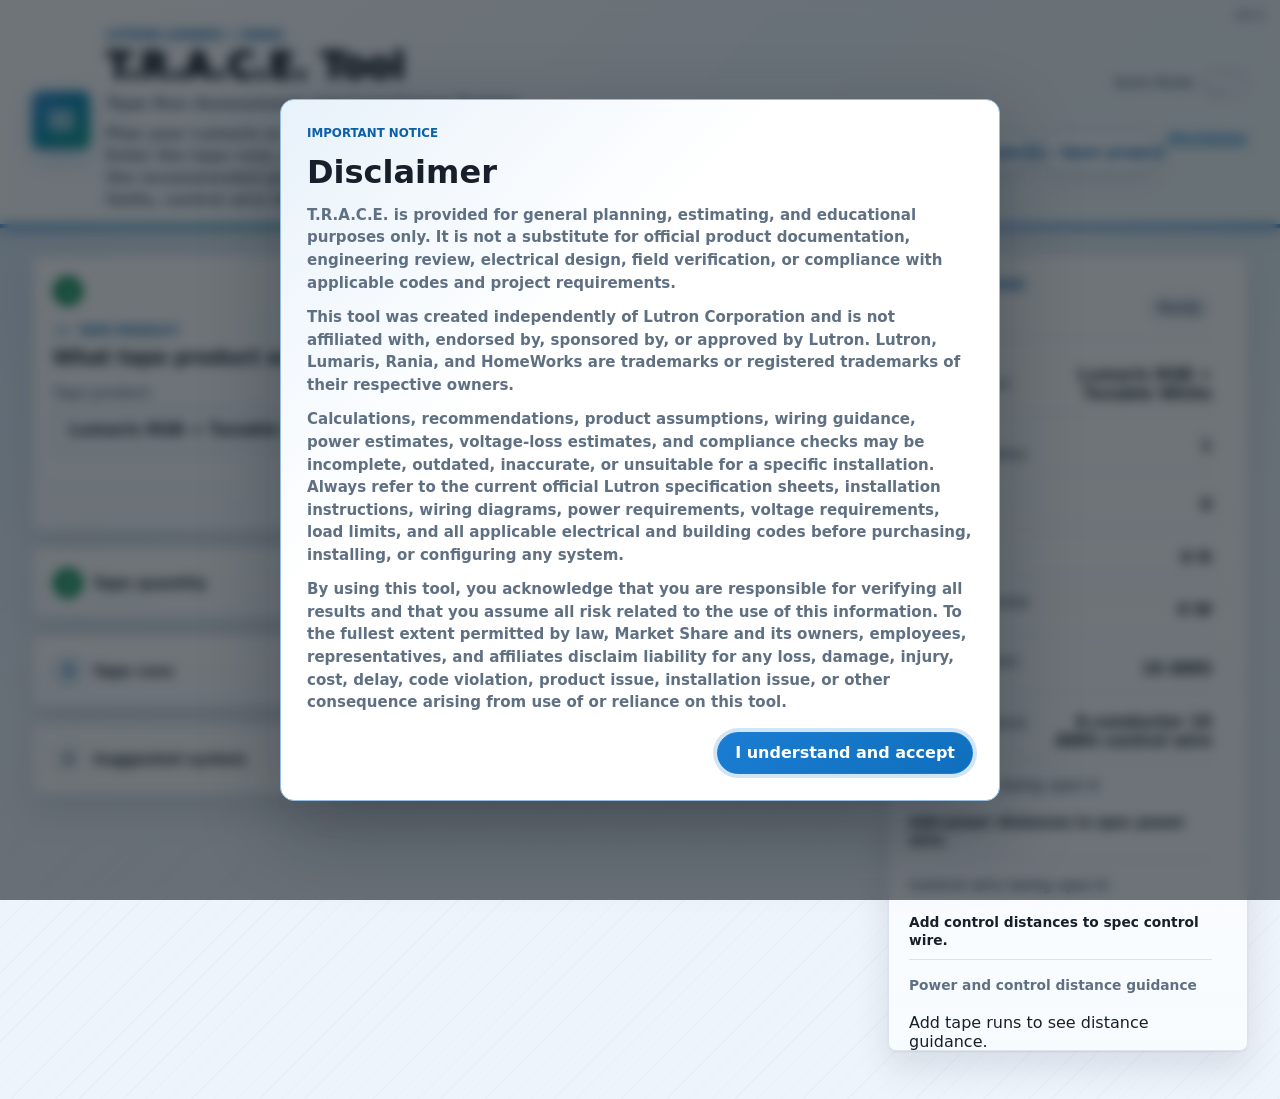
==== commit 056f607d: "v2.1: series network solver and version label - Series and series-parallel chains solved as a resist" ====
--- a/index.html
+++ b/index.html
@@ -14,7 +14,7 @@
       } catch (error) {}
     </script>
     <link rel="stylesheet" href="https://fonts.googleapis.com/css2?family=Material+Symbols+Outlined:opsz,wght,FILL,GRAD@24,400,0,0&icon_names=lightstrip&display=swap">
-    <link rel="stylesheet" href="styles.css?v=wizard-steps-57">
+    <link rel="stylesheet" href="styles.css?v=2.1">
   </head>
   <body>
     <svg class="icon-sprite" aria-hidden="true" focusable="false">
@@ -97,6 +97,7 @@
       </symbol>
     </svg>
     <header class="topbar">
+      <span id="appVersion" class="app-version" title="T.R.A.C.E. version">v2.1</span>
       <div class="brand-lockup">
         <span class="trace-mark" aria-hidden="true">
           <svg class="app-icon"><use href="#icon-lightstrip"></use></svg>
@@ -541,6 +542,6 @@
       </section>
     </div>
 
-    <script src="app.js?v=wizard-steps-57"></script>
+    <script src="app.js?v=2.1"></script>
   </body>
 </html>
--- a/styles.css
+++ b/styles.css
@@ -4628,3 +4628,15 @@
 .wizard-step.is-collapsed .step-collapsed-label {
   display: block;
 }
+
+/* Version label, top right of the header */
+.app-version {
+  position: absolute;
+  top: 8px;
+  right: 16px;
+  z-index: 1;
+  color: var(--muted);
+  font-size: 0.72rem;
+  font-weight: 800;
+  letter-spacing: 0.02em;
+}
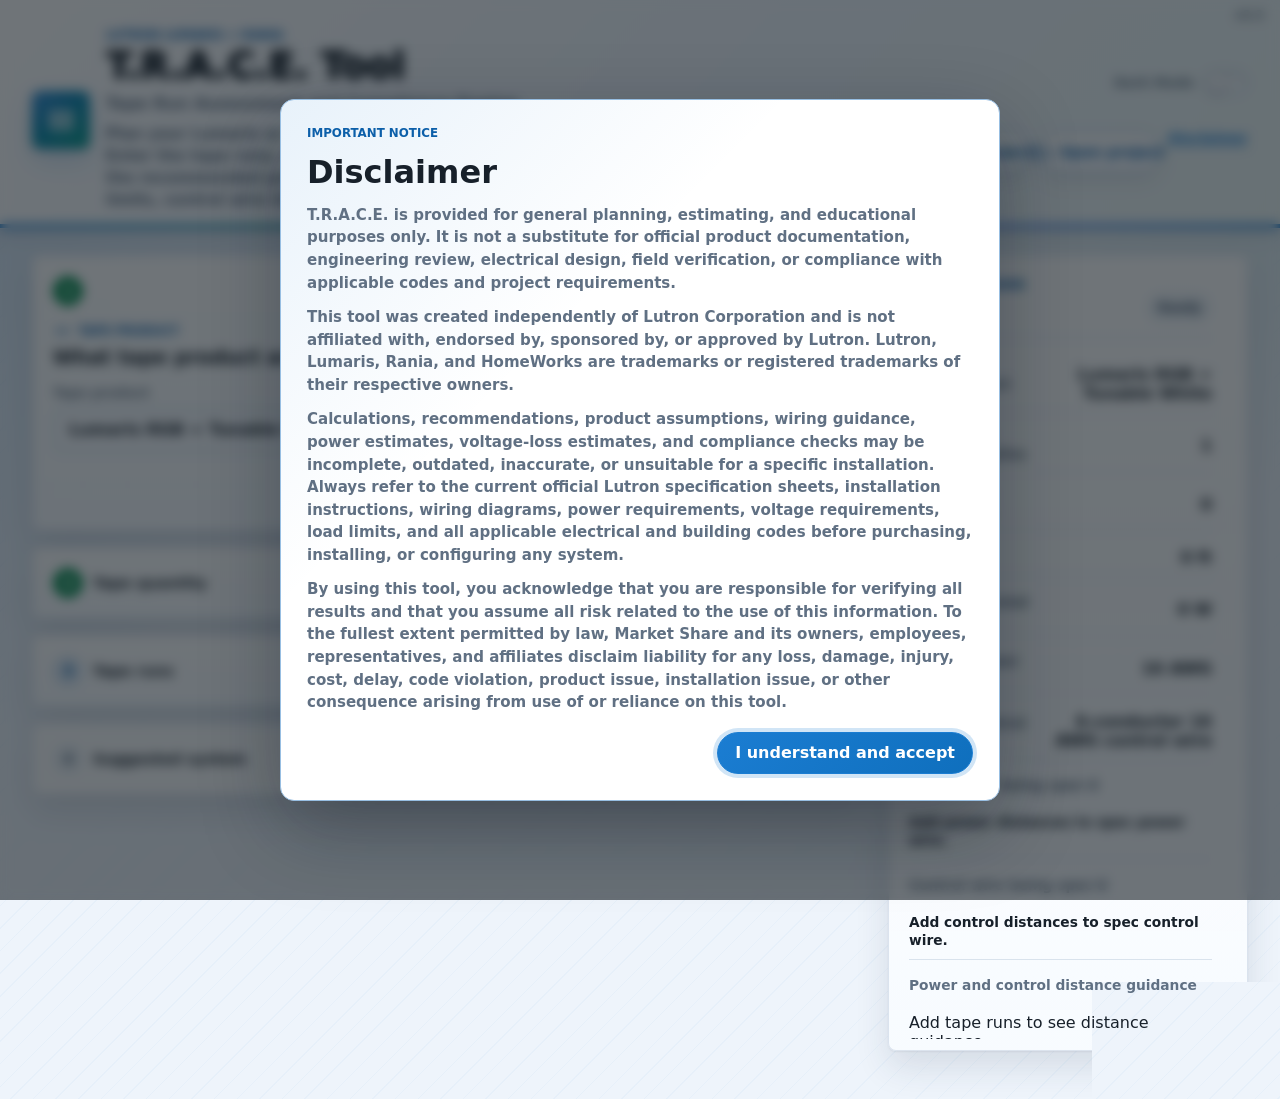
==== commit 63168911: "v2.2: fix control gauge dropdowns changing every wire - Each control wire gauge dropdown now sets on" ====
--- a/index.html
+++ b/index.html
@@ -14,7 +14,7 @@
       } catch (error) {}
     </script>
     <link rel="stylesheet" href="https://fonts.googleapis.com/css2?family=Material+Symbols+Outlined:opsz,wght,FILL,GRAD@24,400,0,0&icon_names=lightstrip&display=swap">
-    <link rel="stylesheet" href="styles.css?v=2.1">
+    <link rel="stylesheet" href="styles.css?v=2.2">
   </head>
   <body>
     <svg class="icon-sprite" aria-hidden="true" focusable="false">
@@ -97,7 +97,7 @@
       </symbol>
     </svg>
     <header class="topbar">
-      <span id="appVersion" class="app-version" title="T.R.A.C.E. version">v2.1</span>
+      <span id="appVersion" class="app-version" title="T.R.A.C.E. version">v2.2</span>
       <div class="brand-lockup">
         <span class="trace-mark" aria-hidden="true">
           <svg class="app-icon"><use href="#icon-lightstrip"></use></svg>
@@ -542,6 +542,6 @@
       </section>
     </div>
 
-    <script src="app.js?v=2.1"></script>
+    <script src="app.js?v=2.2"></script>
   </body>
 </html>
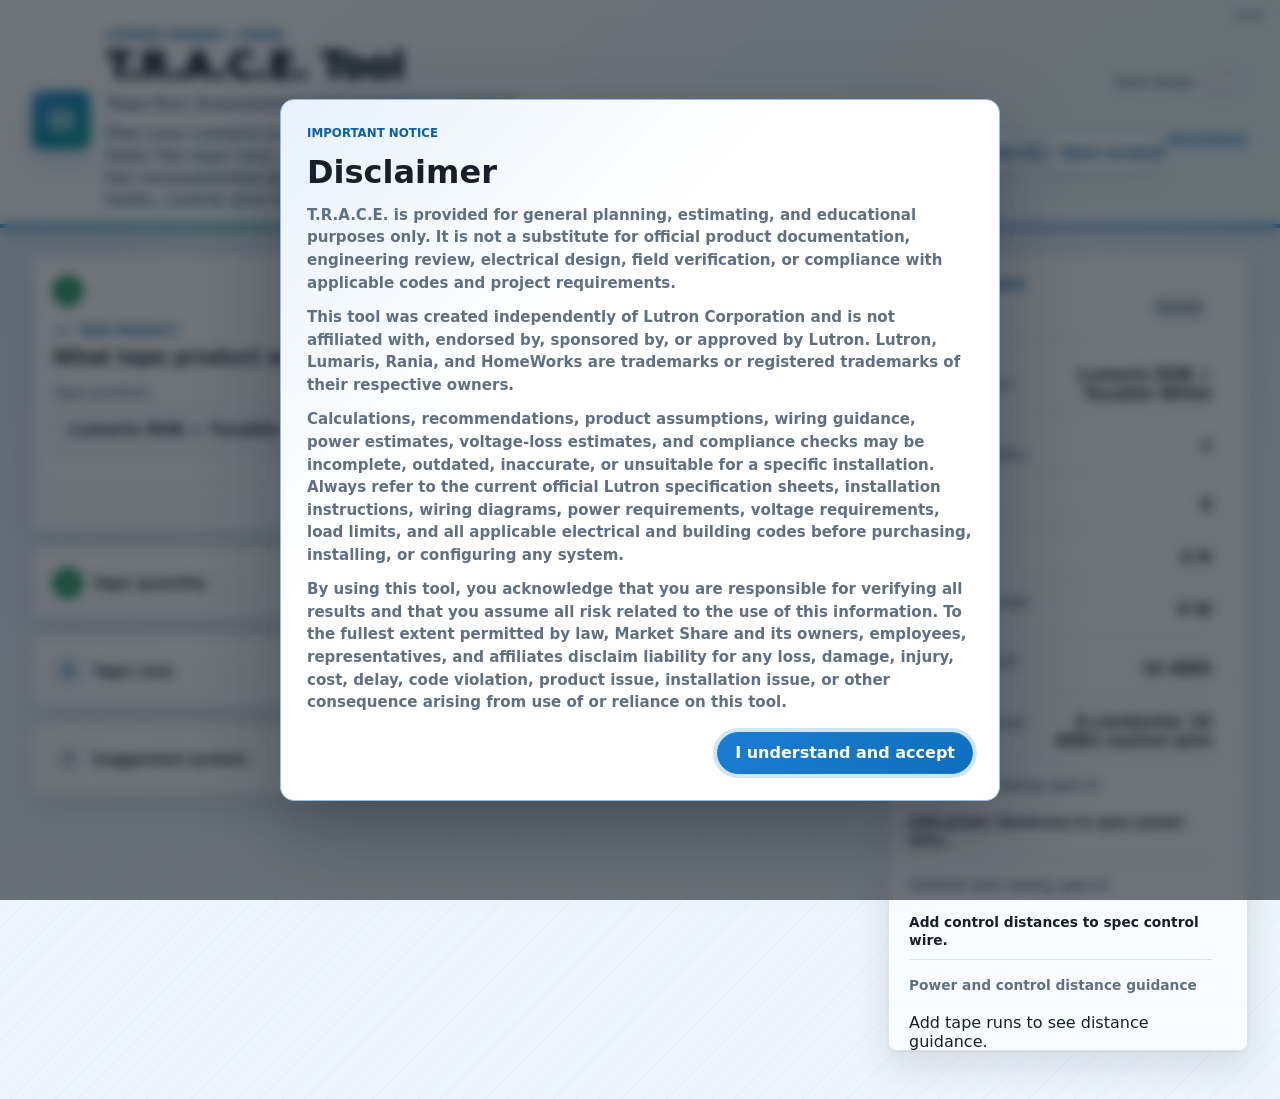
==== commit 4927a9a4: "v2.3: control table reference uses the lead wire gauge The Lutron control cable table assumes one wi" ====
--- a/index.html
+++ b/index.html
@@ -14,7 +14,7 @@
       } catch (error) {}
     </script>
     <link rel="stylesheet" href="https://fonts.googleapis.com/css2?family=Material+Symbols+Outlined:opsz,wght,FILL,GRAD@24,400,0,0&icon_names=lightstrip&display=swap">
-    <link rel="stylesheet" href="styles.css?v=2.2">
+    <link rel="stylesheet" href="styles.css?v=2.3">
   </head>
   <body>
     <svg class="icon-sprite" aria-hidden="true" focusable="false">
@@ -97,7 +97,7 @@
       </symbol>
     </svg>
     <header class="topbar">
-      <span id="appVersion" class="app-version" title="T.R.A.C.E. version">v2.2</span>
+      <span id="appVersion" class="app-version" title="T.R.A.C.E. version">v2.3</span>
       <div class="brand-lockup">
         <span class="trace-mark" aria-hidden="true">
           <svg class="app-icon"><use href="#icon-lightstrip"></use></svg>
@@ -542,6 +542,6 @@
       </section>
     </div>
 
-    <script src="app.js?v=2.2"></script>
+    <script src="app.js?v=2.3"></script>
   </body>
 </html>
